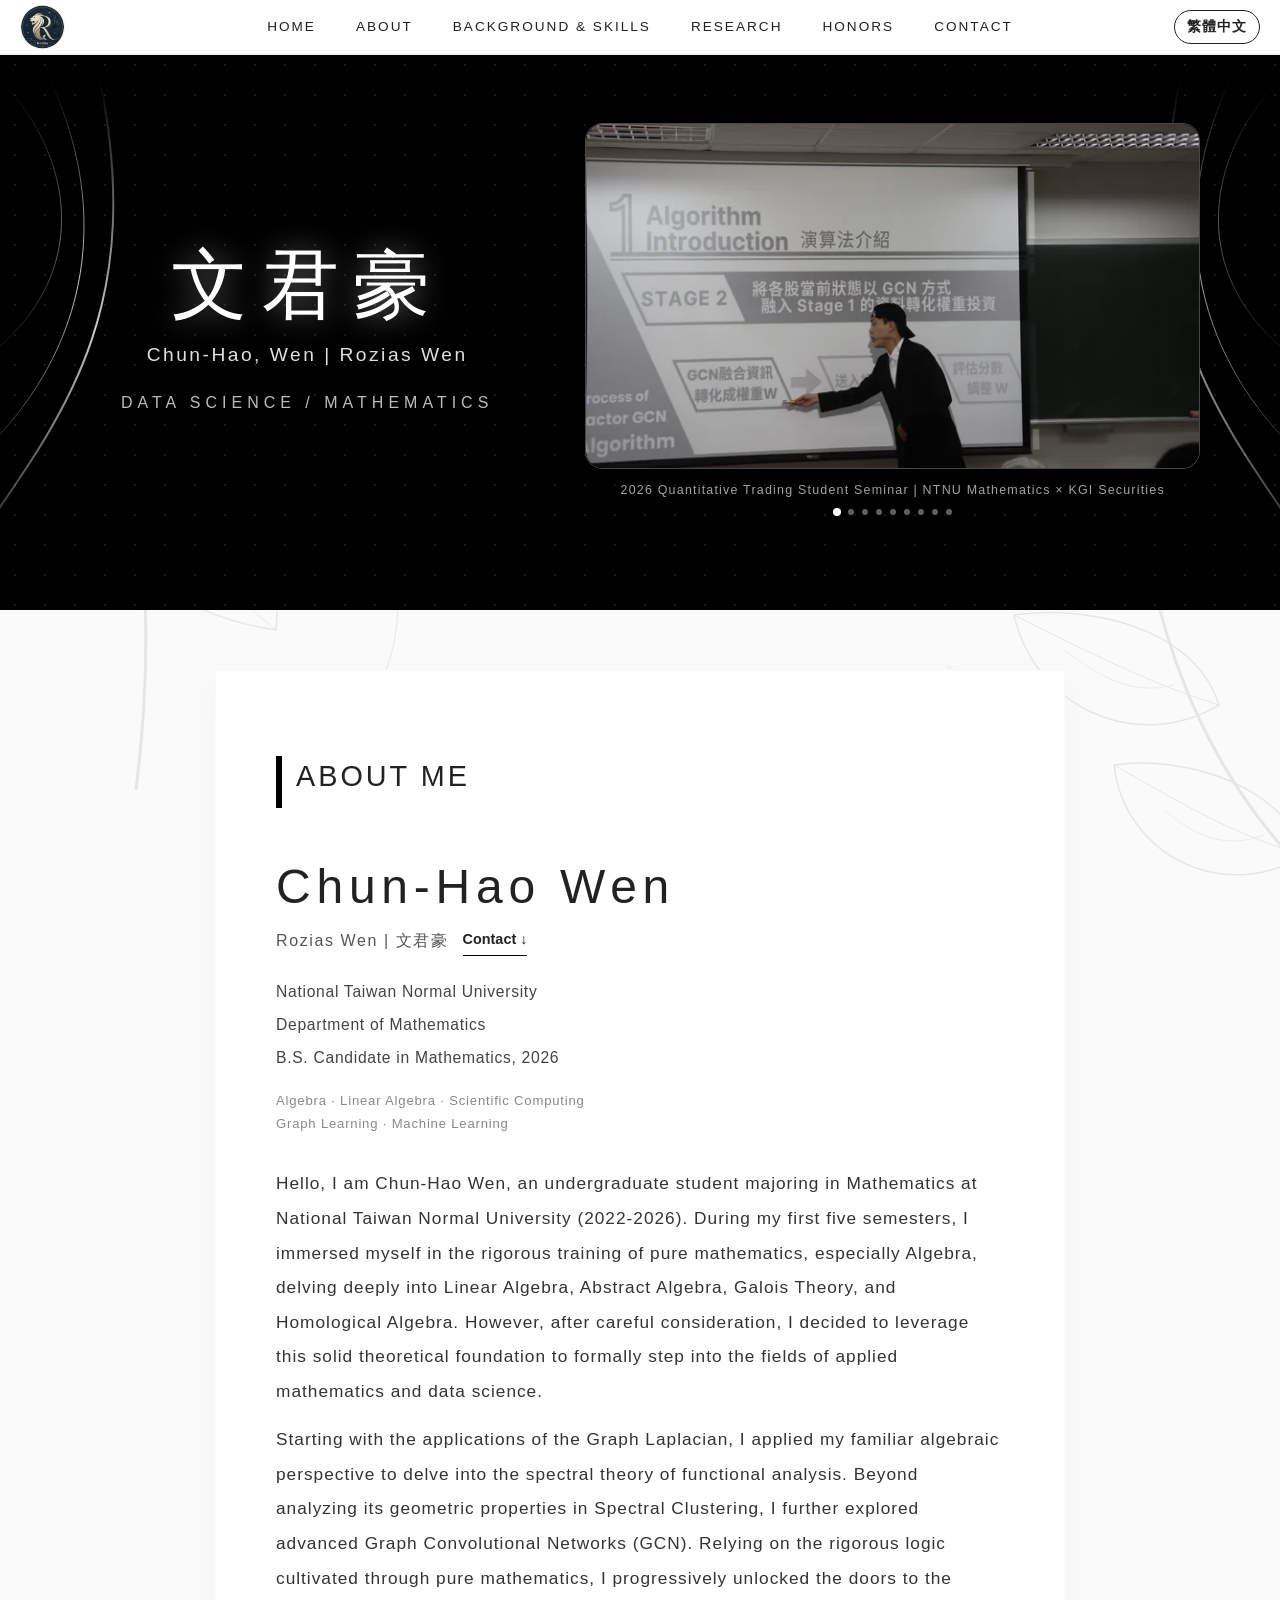
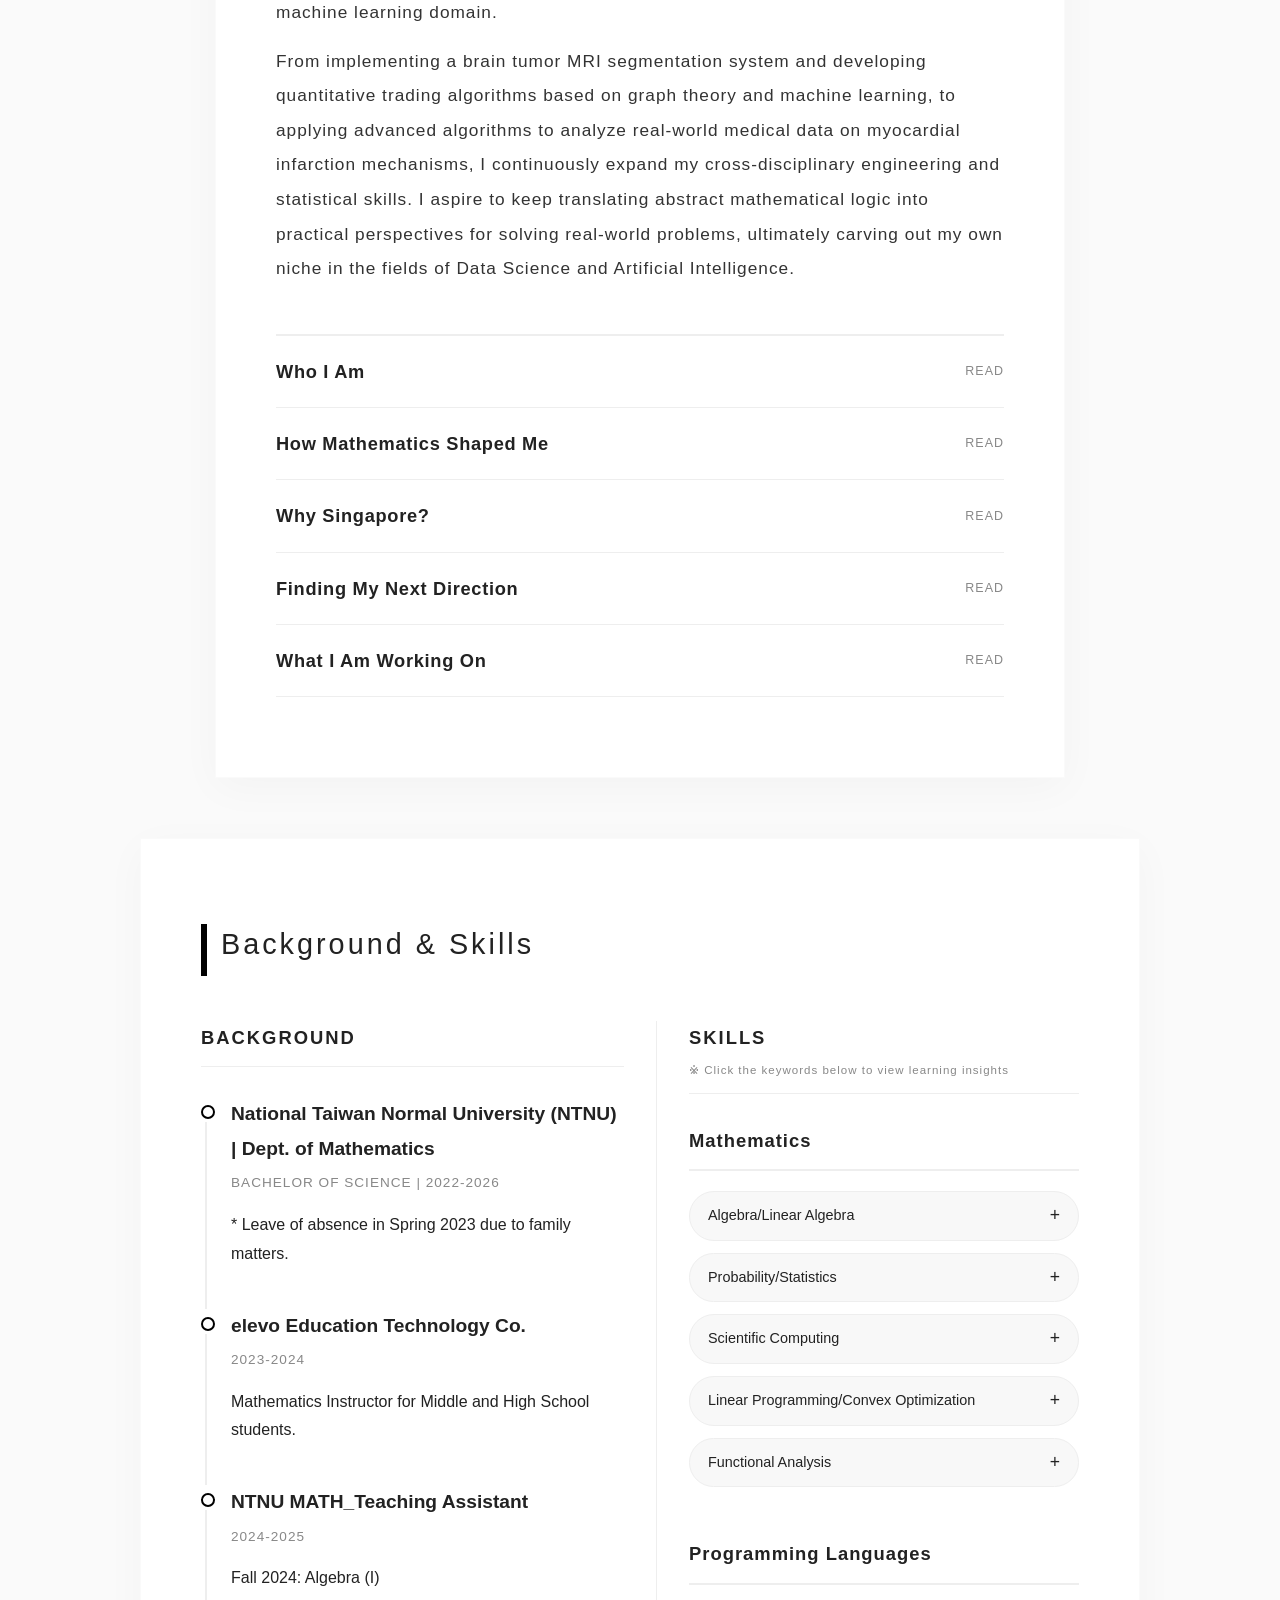
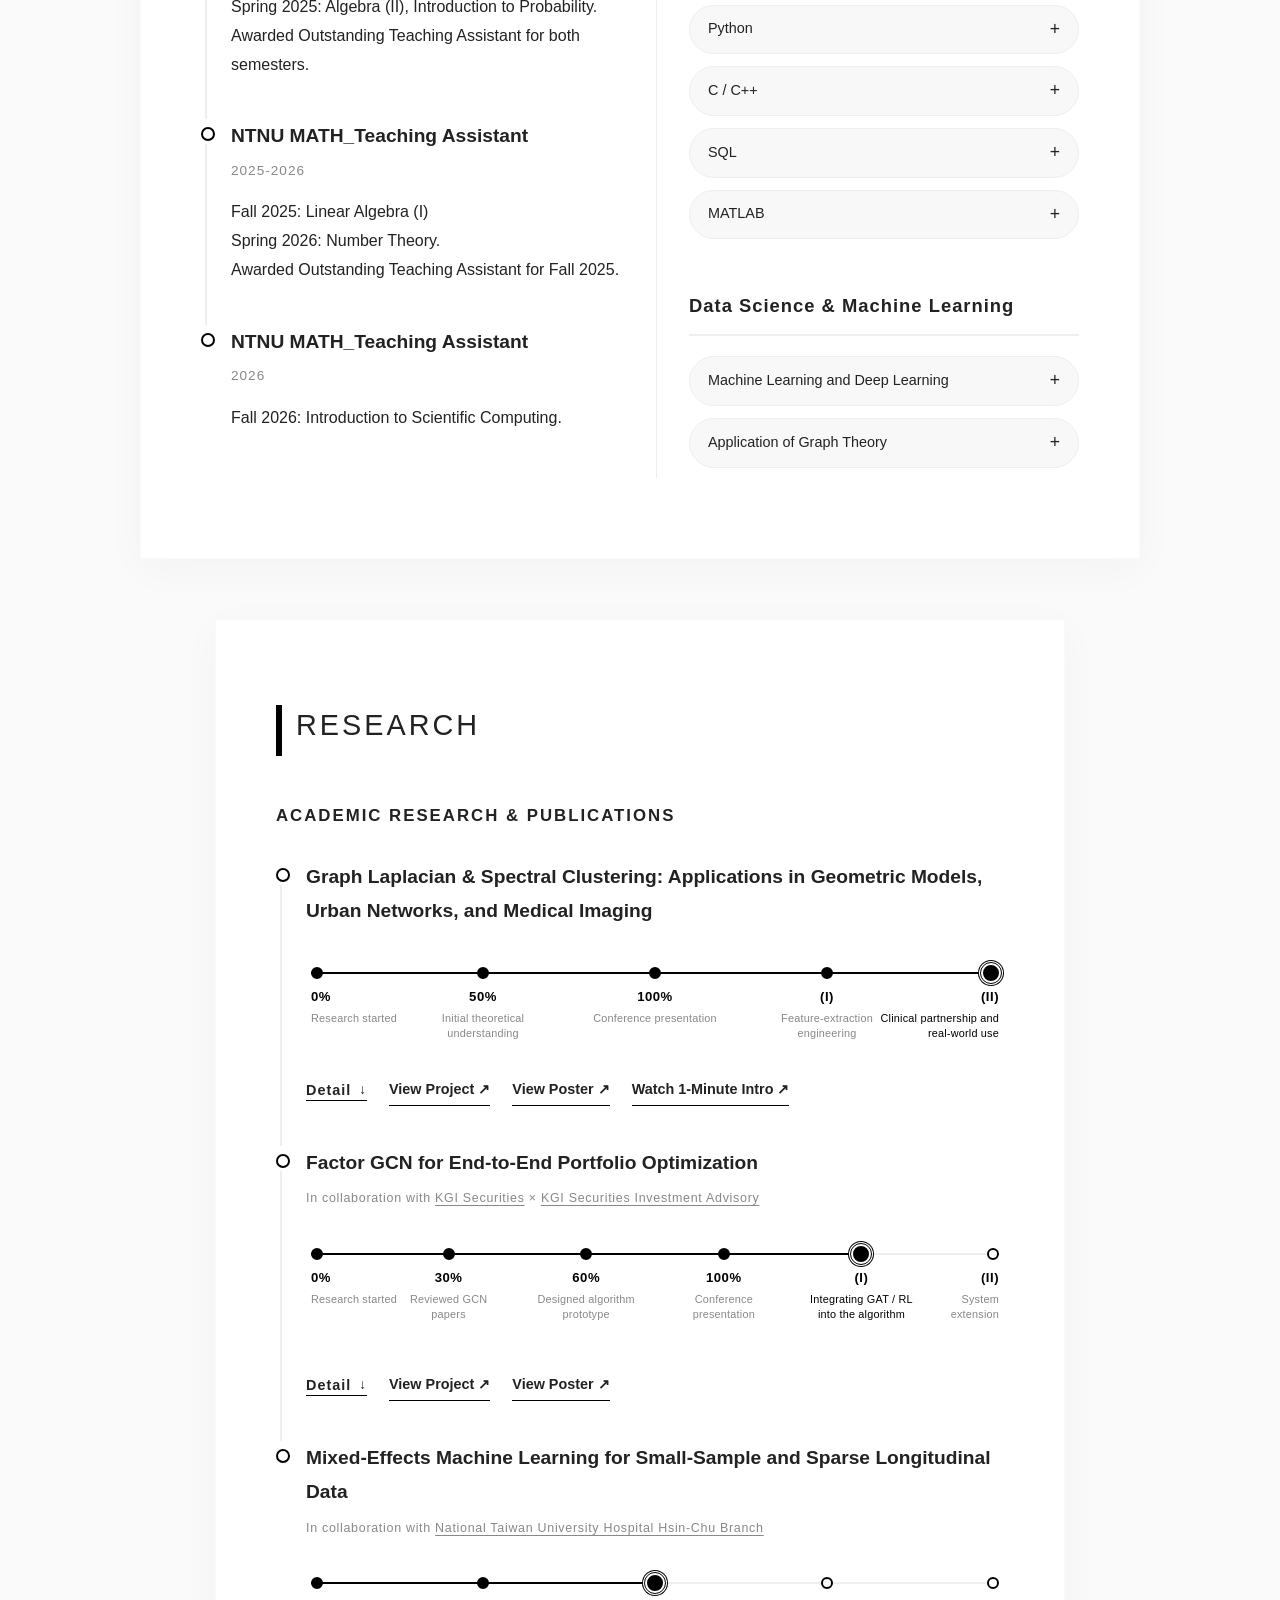
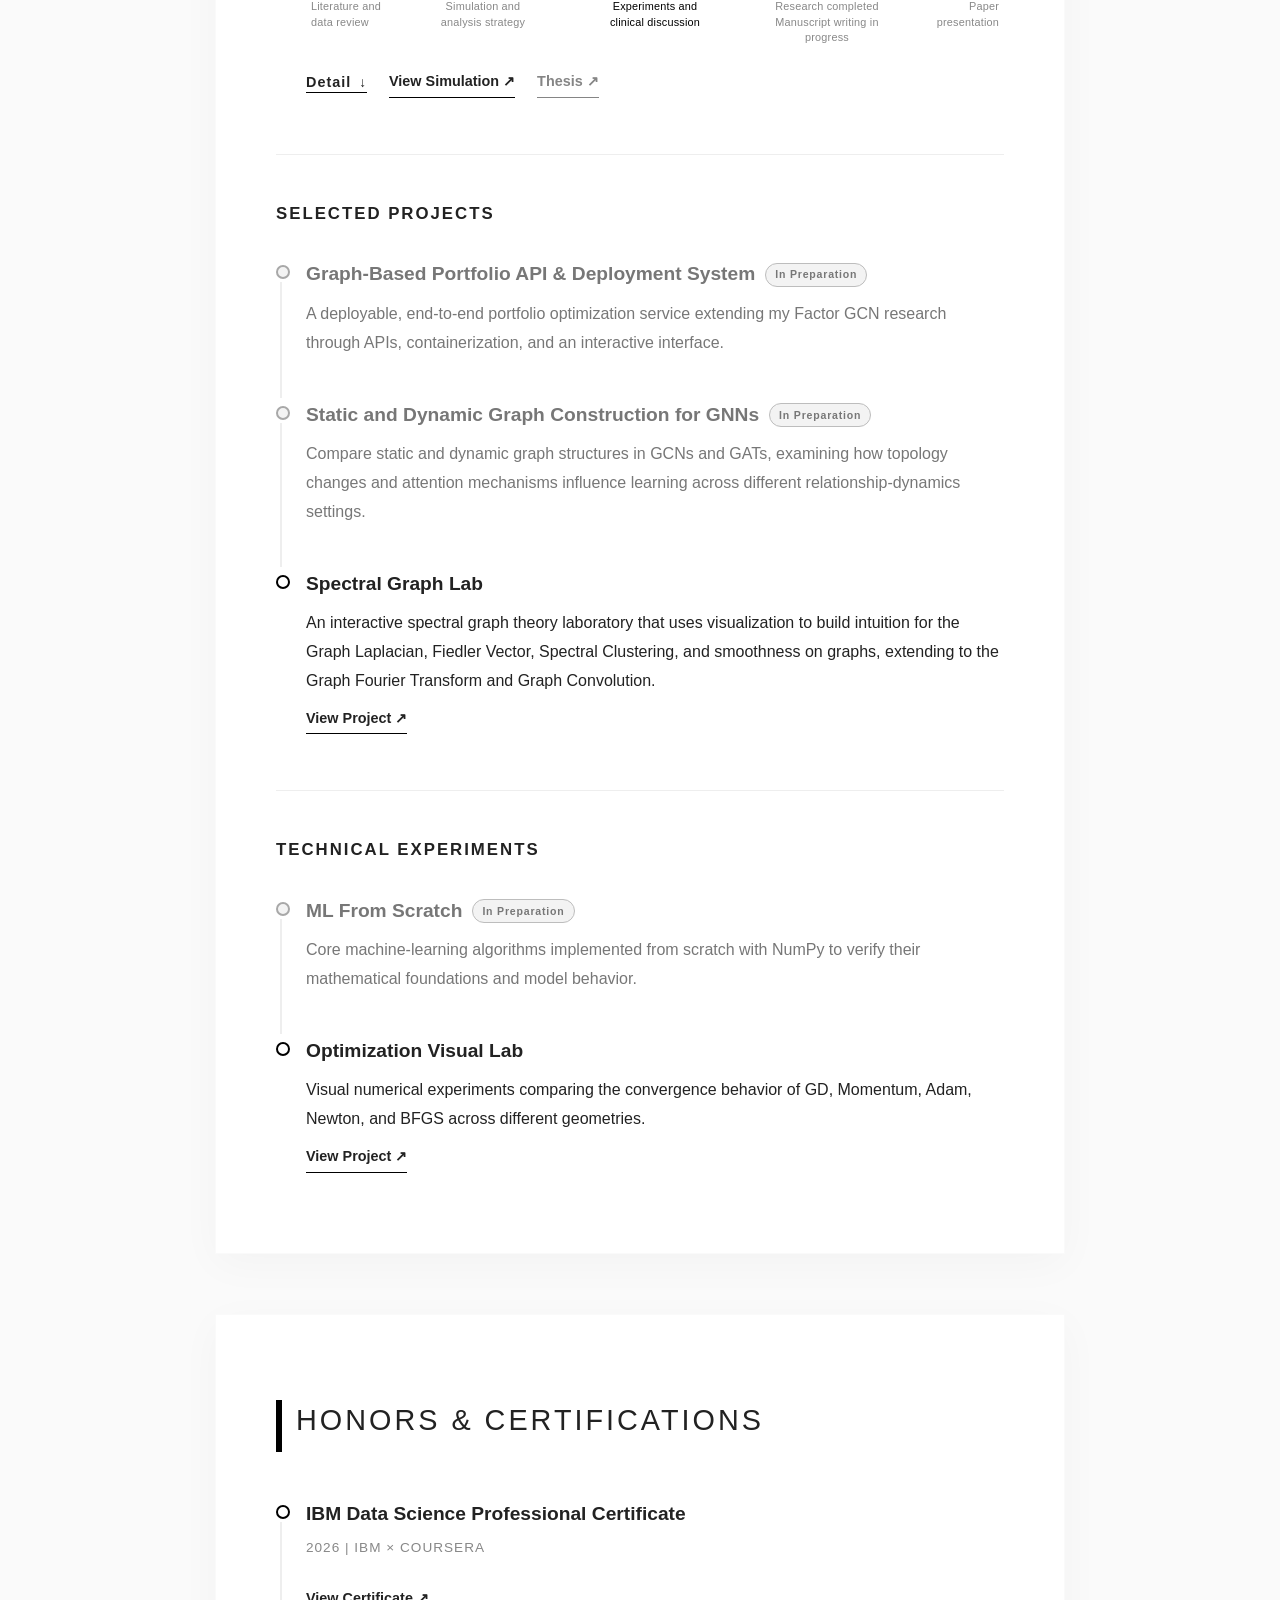
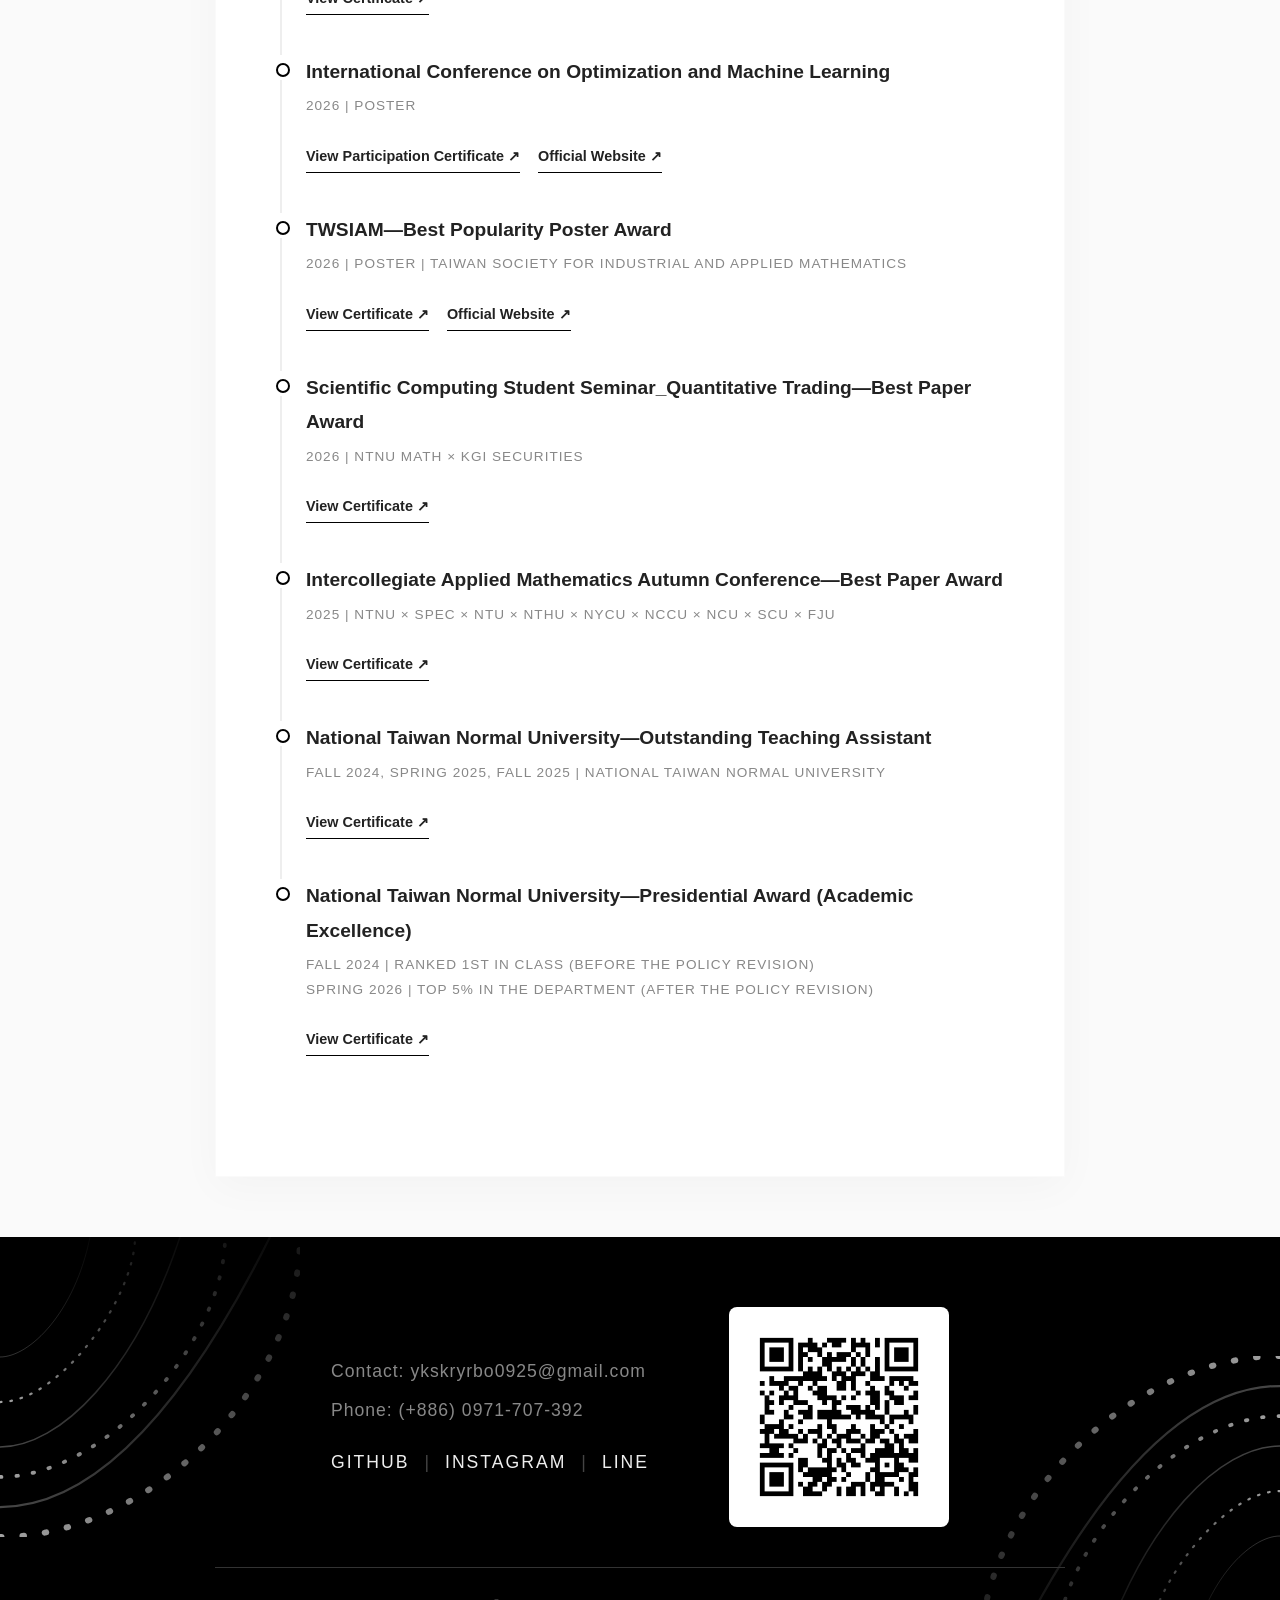
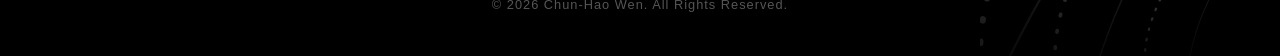
==== index_en.html @ af590670 "Use full university name for teaching assistant honor" ====
<!DOCTYPE html>
<html lang="en">

<head>
    <meta charset="UTF-8">
    <meta name="viewport" content="width=device-width, initial-scale=1.0">
    <title>Rozias | Personal Website</title>
    <link rel="icon" href="assets/optimized/favicon.png" type="image/png">
    <script src="assets/site.js" defer></script>
    <link href="https://fonts.googleapis.com/css2?family=Inter:wght@300;400;600;700&family=Klee+One:wght@400;600&family=Noto+Sans+TC:wght@300;400;600;700&display=swap" rel="stylesheet">
    <style>
        /* 全局設定與黑白灰色彩計畫 */
        :root {
            --bg-color: #fafafa;
            --card-bg: #ffffff;
            --text-color: #222222;
            --gray-light: #eeeeee;
            --gray-medium: #888888;
            --black: #000000;
            --font-desktop: "Helvetica Neue", Arial, "PingFang TC", "Heiti TC", "Microsoft JhengHei", sans-serif;
            --font-mobile: "Inter", "Noto Sans TC", -apple-system, BlinkMacSystemFont, "Segoe UI", "PingFang TC", "Microsoft JhengHei", Arial, sans-serif;
        }

        * {
            margin: 0;
            padding: 0;
            box-sizing: border-box;
            font-family: var(--font-desktop);
            scroll-behavior: smooth;
        }

        html {
            -webkit-text-size-adjust: 100%;
            text-size-adjust: 100%;
        }

        body {
            background-color: var(--bg-color);
            color: var(--text-color);
            line-height: 1.8;
            overflow-x: hidden;
        }

        /* --- 導覽列 --- */
        nav {
            position: fixed;
            top: 0;
            width: 100%;
            background-color: rgba(255, 255, 255, 0.98);
            border-bottom: 1px solid var(--gray-light);
            z-index: 1000;
            padding: 15px 20px;
            box-shadow: 0 2px 10px rgba(0,0,0,0.02);
            display: flex;
            align-items: center;
        }

/* 左側專屬 Icon (Logo) 設定 */
        .nav-logo {
            position: absolute;
            left: 20px;
            top: 50%;
            transform: translateY(-50%);
            display: flex;
            align-items: center;
            z-index: 1001; /* 確保不被遮擋 */
        }

        .nav-logo img {
            height: 45px; /* 控制 Icon 的大小 */
            width: 45px;
            object-fit: cover; /* 確保圖片不變形 */
            border-radius: 50%; /* 如果你想讓方形圖片變成圓形，可以保留這行；如果本來就是透明背景的 Logo，這行可以刪掉 */
            border: 1px solid var(--gray-light); /* 輕微的邊框增加質感，不需要也可刪除 */
            transition: transform 0.3s ease;
        }

        .nav-logo:hover img {
            transform: scale(1.1); /* 滑鼠游標靠近時會微微放大 */
        }


        /* 導覽列連結區塊 (電腦版置中橫排) */
        .nav-links {
            display: flex;
            justify-content: center;
            width: 100%;
        }

        .nav-links a {
            color: var(--text-color);
            text-decoration: none;
            margin: 0 20px;
            font-size: 0.85rem;
            letter-spacing: 2px;
            text-transform: uppercase;
            transition: color 0.3s ease;
        }

        .nav-links a:hover {
            color: var(--gray-medium);
        }

        /* 漢堡按鈕 (電腦版隱藏) */
        .menu-toggle {
            display: none;
            flex-direction: column;
            cursor: pointer;
            padding: 5px;
        }

        .menu-toggle .bar {
            height: 2px;
            width: 20px;
            background-color: var(--text-color);
            margin: 3px 0;
            transition: 0.3s;
        }

        /* 首頁橫幅 (Banner) */
        #home {
            height: 55vh; 
            margin-top: 50px;
            display: flex;
            flex-direction: column;
            justify-content: center;
            align-items: center;
            text-align: center;
            background-color: var(--black);
            max-width: 100%;
            padding: 0 20px;
            position: relative;
            overflow: hidden;
            background-image:radial-gradient(rgba(255,255,255,0.1) 1px, transparent 1px);
            background-repeat: repeat;
            background-size: 30px 30px;
            background-position: 0 0;
        }

        /* 數學幾何流線 */
        .banner-wave {
            position: absolute;
            top: 50%;
            transform: translateY(-50%);
            height: 100%;
            max-height: 500px;
            pointer-events: none;
            z-index: 0;
        }

        .banner-wave-left { left: 0; }
        .banner-wave-right { right: 0; transform: translateY(-50%) scaleX(-1); }

        #home .name-zh {
            font-size: 3.5rem;
            letter-spacing: 16px;
            font-weight: 300;
            margin-bottom: 5px;
            color: #FFFFFF;
            text-shadow: 0 0 30px rgba(255, 255, 255, 0.4);
            z-index: 1;
            margin-right: -16px; 
        }

        #home .name-en {
            font-size: 1.2rem;
            letter-spacing: 5px;
            font-weight: 300;
            color: #E0E0E0;
            margin-bottom: 8px;
            z-index: 1;
        }

        #home .title {
            color: #BBBBBB;
            font-size: 1rem;
            letter-spacing: 6px;
            z-index: 1;
            text-transform: uppercase;
            font-weight: 300;
        }

        /* 內容區塊 (純白卡片設計) */
        .content-box {
            background-color: var(--card-bg);
            padding: 80px 60px;
            max-width: 850px;
            margin: 60px auto; 
            position: relative;
            box-shadow: 0 10px 40px rgba(0,0,0,0.03); 
            border: 1px solid rgba(0,0,0,0.02);
            z-index: 1;
        }

        h2 {
            font-size: 1.8rem;
            font-weight: 400;
            letter-spacing: 3px;
            margin-bottom: 50px;
            position: relative;
            padding-left: 20px;
            display: inline-block;
        }

        h2::before {
            content: '';
            position: absolute;
            left: 0;
            top: 5px;
            width: 6px;
            height: 100%;
            background-color: var(--black);
        }

        .image-placeholder {
            width: 100%;
            height: 350px;
            background-color: #fcfcfc;
            display: flex;
            justify-content: center;
            align-items: center;
            color: var(--gray-medium);
            margin-bottom: 40px;
            border: 1px solid var(--gray-light);
            background-image: repeating-linear-gradient(45deg, transparent, transparent 10px, rgba(0,0,0,0.02) 10px, rgba(0,0,0,0.02) 20px);
        }

        /* 項目列表設計 */
        .list-item {
            margin-bottom: 40px;
            position: relative;
            padding-left: 30px;
        }

        .list-item::before {
            content: '';
            position: absolute;
            left: 0;
            top: 8px;
            width: 10px;
            height: 10px;
            border: 2px solid var(--black);
            border-radius: 50%;
            background-color: var(--card-bg);
        }

        .list-item::after {
            content: '';
            position: absolute;
            left: 4px;
            top: 25px;
            width: 2px;
            height: calc(100% + 15px);
            background-color: var(--gray-light);
        }

        .list-item:last-child::after {
            display: none;
        }

        .list-item h3 {
            font-size: 1.2rem;
            font-weight: 600;
            margin-bottom: 5px;
        }

        .list-item .meta {
            color: var(--gray-medium);
            font-size: 0.85rem;
            letter-spacing: 1px;
            margin-bottom: 15px;
            text-transform: uppercase;
        }

        .research-category + .research-category {
            margin-top: 56px;
            padding-top: 44px;
            border-top: 1px solid var(--gray-light);
        }

        .research-category-title {
            display: flex;
            flex-wrap: wrap;
            align-items: baseline;
            gap: 14px;
            margin: 0 0 28px;
            font-size: 1.05rem;
            font-weight: 600;
            letter-spacing: 2px;
            text-transform: uppercase;
        }

        .research-category-title .secondary-title {
            color: var(--gray-medium);
            font-size: 0.78rem;
            font-weight: 400;
            letter-spacing: 1.5px;
        }

        .research-category .list-item:last-child {
            margin-bottom: 0;
        }

        .research-actions {
            display: flex;
            flex-wrap: wrap;
            align-items: center;
            gap: 22px;
            margin-top: 14px;
        }

        .research-actions .project-link {
            margin-top: 0;
        }

        .research-actions .thesis-placeholder,
        .research-actions .thesis-placeholder:hover {
            appearance: none;
            background: transparent;
            border: 0;
            border-bottom: 1px solid currentColor;
            border-radius: 0;
            padding: 0 0 2px;
            font-family: inherit;
            line-height: inherit;
            letter-spacing: inherit;
            color: #858585;
            opacity: 1;
            cursor: default;
        }

        .research-detail-button {
            appearance: none;
            background: transparent;
            border: 0;
            border-bottom: 1px solid var(--black);
            padding: 0 0 2px;
            display: inline-flex;
            align-items: center;
            gap: 8px;
            cursor: pointer;
            color: var(--text-color);
            font-family: inherit;
            font-size: 0.9rem;
            font-weight: 600;
            letter-spacing: 1px;
            transition: color 0.25s ease, border-color 0.25s ease;
        }

        .research-detail-button::after {
            content: '↓';
            font-size: 0.85rem;
        }

        .research-detail-button[aria-expanded="true"]::after {
            content: '↑';
        }

        .research-detail-button:hover {
            color: var(--gray-medium);
            border-bottom-color: var(--gray-medium);
        }

        .research-detail-button:focus-visible {
            outline: 1px solid var(--black);
            outline-offset: 8px;
        }

        .research-entry-content {
            padding-top: 16px;
        }

        .research-entry-content[hidden] {
            display: none;
        }

        .research-entry-content.is-open {
            animation: reveal-research 0.3s ease-out;
        }

        .research-collaboration {
            margin-top: 7px;
            color: var(--gray-medium);
            font-size: 0.78rem;
            font-weight: 500;
            letter-spacing: 0.7px;
        }

        .research-collaboration a {
            color: inherit;
            text-decoration: underline;
            text-decoration-thickness: 1px;
            text-underline-offset: 3px;
        }

        .research-collaboration a:hover {
            color: var(--text-color);
        }

        .research-note {
            margin-top: 22px;
            padding: 18px 20px;
            border-left: 2px solid var(--black);
            background: #f7f7f7;
        }

        .research-note h4 {
            margin: 0 0 10px;
            font-size: 0.82rem;
            font-weight: 700;
            letter-spacing: 1.4px;
            text-transform: uppercase;
        }

        .research-note p + p {
            margin-top: 10px;
        }

        .research-note-gallery {
            display: grid;
            grid-template-columns: repeat(2, minmax(0, 1fr));
            gap: 14px;
            margin-top: 18px;
        }

        .research-note-gallery figure {
            margin: 0;
        }

        .research-note-gallery img {
            display: block;
            width: 100%;
            height: auto;
            aspect-ratio: 16 / 9;
            object-fit: cover;
            border-radius: 8px;
        }

        .research-note-gallery figcaption {
            margin-top: 7px;
            color: var(--gray-medium);
            font-size: 0.72rem;
            line-height: 1.5;
            letter-spacing: 0.4px;
        }

        .honor-links {
            display: flex;
            flex-wrap: wrap;
            gap: 18px;
        }

        @keyframes reveal-research {
            from {
                opacity: 0;
                transform: translateY(-6px);
            }
            to {
                opacity: 1;
                transform: translateY(0);
            }
        }

        .research-progress {
            --current-progress: 0%;
            margin: 22px 0 12px;
            padding: 14px 0 8px;
        }

        .progress-track {
            height: 16px;
            margin: 0 5px;
            position: relative;
        }

        .progress-track::before,
        .progress-fill {
            content: '';
            position: absolute;
            left: 0;
            right: 0;
            top: 7px;
            height: 2px;
        }

        .progress-track::before {
            background-color: var(--gray-light);
        }

        .progress-fill {
            right: auto;
            width: var(--current-progress);
            background-color: var(--black);
        }

        .progress-dot {
            appearance: none;
            position: absolute;
            top: 2px;
            width: 12px;
            height: 12px;
            padding: 0;
            border: 2px solid var(--black);
            border-radius: 50%;
            background-color: var(--card-bg);
            transform: translateX(-50%);
            cursor: pointer;
            font: inherit;
        }

        .progress-dot::after {
            content: attr(data-tooltip);
            position: absolute;
            left: 50%;
            bottom: calc(100% + 12px);
            width: max-content;
            max-width: min(230px, calc(100vw - 56px));
            padding: 9px 11px;
            background-color: var(--black);
            color: #ffffff;
            font-size: 0.72rem;
            font-weight: 400;
            letter-spacing: 0.3px;
            line-height: 1.5;
            text-align: left;
            white-space: normal;
            opacity: 0;
            visibility: hidden;
            pointer-events: none;
            transform: translate(-50%, 4px);
            transition: opacity 0.2s ease, transform 0.2s ease, visibility 0.2s ease;
            z-index: 20;
        }

        .progress-dot:hover,
        .progress-dot:focus-visible {
            z-index: 20;
        }

        .progress-dot:hover::after,
        .progress-dot:focus-visible::after {
            opacity: 1;
            visibility: visible;
            transform: translate(-50%, 0);
        }

        .progress-dot:focus-visible {
            outline: 1px solid var(--black);
            outline-offset: 6px;
        }

        .progress-dot.start {
            left: 0;
            transform: none;
            background-color: var(--black);
        }

        .progress-dot.start::after {
            left: 0;
            transform: translate(0, 4px);
        }

        .progress-dot.start:hover::after,
        .progress-dot.start:focus-visible::after {
            transform: translate(0, 0);
        }

        .progress-dot.milestone {
            left: var(--step-position);
            background-color: var(--black);
        }

        .progress-dot.future {
            left: var(--step-position);
        }

        .progress-dot.current {
            left: var(--current-progress);
            width: 16px;
            height: 16px;
            top: 0;
            background-color: var(--black);
            box-shadow: 0 0 0 4px var(--card-bg), 0 0 0 5px var(--black);
        }

        .progress-dot.current::before {
            content: '';
            position: absolute;
            inset: -5px;
            box-sizing: border-box;
            border: 1.5px solid var(--black);
            border-radius: 50%;
            pointer-events: none;
            animation: progress-current-ripple 1.35s ease-out infinite;
        }

        @keyframes progress-current-ripple {
            0% { transform: scale(1); opacity: 0.9; }
            100% { transform: scale(2.2); opacity: 0; }
        }

        .progress-dot.end {
            right: 0;
            transform: none;
        }

        .progress-dot.end::after {
            left: auto;
            right: 0;
            transform: translate(0, 4px);
        }

        .progress-dot.end:hover::after,
        .progress-dot.end:focus-visible::after {
            transform: translate(0, 0);
        }

        .progress-scale {
            position: relative;
            min-height: 66px;
            margin: 8px 5px 0;
            color: var(--gray-medium);
            font-size: 0.78rem;
            letter-spacing: 0.5px;
        }

        .progress-scale span {
            position: absolute;
            top: 0;
            width: 18%;
            display: flex;
            flex-direction: column;
            align-items: center;
            text-align: center;
            line-height: 1.25;
        }

        .progress-scale .start {
            left: 0;
            align-items: flex-start;
            text-align: left;
        }

        .progress-scale .milestone {
            left: var(--step-position);
            transform: translateX(-50%);
        }

        .progress-scale .current {
            left: var(--current-progress);
            transform: translateX(-50%);
            color: var(--black);
            font-weight: 600;
        }

        .progress-scale .end {
            right: 0;
            align-items: flex-end;
            text-align: right;
        }

        .progress-scale strong {
            color: var(--black);
            font-size: 0.82rem;
            font-weight: 600;
        }

        .progress-scale small {
            margin-top: 6px;
            font-size: 0.68rem;
            font-weight: 400;
            letter-spacing: 0.2px;
            line-height: 1.4;
        }

        .progress-scale.six-step {
            min-height: 80px;
        }

        .progress-scale.six-step span {
            width: 15%;
        }

        .progress-scale.five-step {
            min-height: 48px;
        }

        .progress-scale.five-step small {
            margin-top: 0;
        }

        @media (max-width: 600px) {
            .progress-dot.current::after {
                left: auto;
                right: -10px;
                transform: translate(0, 4px);
            }

            .progress-dot.current:hover::after,
            .progress-dot.current:focus-visible::after {
                transform: translate(0, 0);
            }
        }

        .research-empty {
            margin: 0;
            padding-left: 30px;
            color: var(--gray-medium);
            font-size: 0.95rem;
            letter-spacing: 1px;
            position: relative;
        }

        .research-empty::before {
            content: '—';
            position: absolute;
            left: 0;
            color: var(--black);
        }

        .planned-project {
            color: #777777;
        }

        .planned-project::before {
            border-color: #a8a8a8;
            background-color: #f3f3f3;
        }

        .planned-project h3,
        .planned-project p {
            color: inherit;
        }

        .planned-project-heading {
            display: flex;
            flex-wrap: wrap;
            align-items: center;
            gap: 10px;
            margin-bottom: 8px;
        }

        .planned-project-heading h3 {
            margin-bottom: 0;
        }

        .preparing-badge {
            display: inline-flex;
            align-items: center;
            min-height: 24px;
            padding: 3px 9px;
            border: 1px solid #bdbdbd;
            border-radius: 999px;
            background: #f3f3f3;
            color: #777777;
            font-size: 0.66rem;
            font-weight: 600;
            letter-spacing: 0.8px;
            line-height: 1;
            white-space: nowrap;
        }

        /* 頁尾 */
        footer {
            background-color: var(--black);
            color: var(--gray-medium);
            padding: 70px 20px 40px;
            font-size: 1.1rem;
            letter-spacing: 1px;
            margin-top: 50px;
            position: relative;
            z-index: 1;
            overflow: hidden;
        }

        .footer-corner-bg {
            position: absolute;
            z-index: -1;
            pointer-events: none;
            width: 300px;
            height: 300px;
            opacity: 0.8;
        }

        .footer-corner-top-left {
            top: 0;
            left: 0;
            transform: rotate(0deg); 
        }

        .footer-corner-bottom-right {
            bottom: 0;
            right: 0;
            transform: rotate(180deg); 
        }

        .footer-content {
            max-width: 850px;
            margin: 0 auto;
        }

        .footer-info {
            display: flex;
            justify-content: center;
            align-items: center;
            gap: 80px;
            margin-bottom: 40px;
            flex-wrap: wrap; 
        }

        .contact-details {
            text-align: left;
        }

        .contact-details p {
            margin-bottom: 8px;
            font-size: 1.1rem;
        }

        .social-links {
            margin: 20px 0 0 0;
            display: flex;
            align-items: center;
            gap: 15px;
        }

        .social-links a {
            color: var(--gray-light);
            text-decoration: none;
            text-transform: uppercase;
            font-size: 1.1rem;
            letter-spacing: 2px;
            transition: color 0.3s ease;
        }

        .social-links a:hover {
            color: #ffffff;
        }

        .social-links .divider {
            color: #444444;
            font-size: 1.1rem;
        }

        .qr-box {
            background-color: #ffffff;
            padding: 10px;
            border-radius: 8px;
            box-shadow: 0 5px 20px rgba(0,0,0,0.5);
            transition: transform 0.4s ease;
        }

        .qr-box img {
            width: 200px;
            height: 200px;
            display: block;
        }

        .qr-box:hover {
            transform: scale(1.05);
        }

        .copyright {
            text-align: center;
            font-size: 0.8rem;
            color: #555555;
            border-top: 1px solid #333333;
            padding-top: 25px;
            margin-top: 20px;
        }

        /* --- About --- */
        .about-profile {
            padding: 4px 0 34px;
            border-bottom: 1px solid var(--gray-light);
        }

        .about-name {
            margin: 0;
            font-size: clamp(2.1rem, 5vw, 3rem);
            font-weight: 400;
            line-height: 1.25;
            letter-spacing: 0.12em;
        }

        .about-name-row {
            display: flex;
            align-items: center;
            justify-content: flex-start;
            gap: 14px;
            flex-wrap: wrap;
        }

        .about-profile-header {
            display: grid;
            grid-template-columns: minmax(0, 1fr) minmax(170px, 220px);
            gap: clamp(28px, 5vw, 56px);
            align-items: start;
        }

        .about-photo-reserve {
            min-height: 215px;
        }

        .about-name-en {
            margin: 10px 0 0;
            color: #555555;
            font-size: 1rem;
            letter-spacing: 1.6px;
        }

        .about-academic-meta {
            margin: 22px 0 0;
            color: #444444;
            font-size: 0.98rem;
            letter-spacing: 0.7px;
        }

        .about-degree-meta {
            margin: 5px 0 0;
            color: #444444;
            font-size: 0.98rem;
            letter-spacing: 0.7px;
        }

        .about-department-meta {
            margin: 5px 0 0;
            color: #444444;
            font-size: 0.98rem;
            letter-spacing: 0.7px;
        }

        .about-subjects {
            margin: 18px 0 0;
            color: var(--gray-medium);
            font-size: 0.82rem;
            line-height: 1.75;
            letter-spacing: 0.8px;
        }

        .about-contact-link {
            margin-top: 0;
        }

        .about-introduction {
            margin: 30px 0 10px;
        }

        .about-introduction.handwriting {
            font-family: "Klee One", cursive, sans-serif;
            font-size: 1.08rem;
            line-height: 2;
            letter-spacing: 1px;
        }

        .about-introduction p {
            margin: 0 0 14px;
        }

        .about-disclosures {
            border-top: 1px solid var(--gray-light);
        }

        .about-disclosure {
            border-bottom: 1px solid var(--gray-light);
        }

        .about-disclosure summary {
            list-style: none;
            display: flex;
            align-items: center;
            justify-content: space-between;
            gap: 24px;
            padding: 22px 0;
            cursor: pointer;
        }

        .about-disclosure summary::-webkit-details-marker {
            display: none;
        }

        .about-disclosure summary:focus-visible {
            outline: 2px solid var(--black);
            outline-offset: 5px;
        }

        .about-disclosure-title {
            font-size: 1.14rem;
            font-weight: 600;
            line-height: 1.5;
            letter-spacing: 0.7px;
        }

        .about-disclosure-action {
            flex: 0 0 auto;
            color: var(--gray-medium);
            font-size: 0.78rem;
            letter-spacing: 1px;
            text-transform: uppercase;
            transition: color 0.25s ease;
        }

        .about-disclosure:hover .about-disclosure-action,
        .about-disclosure[open] .about-disclosure-action {
            color: var(--black);
        }

        .about-disclosure-body {
            padding: 0 0 28px;
        }

        .about-disclosure-body p {
            margin: 0;
        }

        .about-empty {
            min-height: 2px;
        }

        .handwriting {
            font-family: "Klee One", cursive, sans-serif;
            font-size: 1.15rem;
            line-height: 2;
            color: #333333;
            letter-spacing: 1px;
        }

        .project-link {
            display: inline-block;
            margin-top: 10px;
            font-size: 0.9rem;
            font-weight: 600;
            color: var(--text-color);
            text-decoration: none;
            border-bottom: 1px solid var(--black);
            padding-bottom: 2px;
            transition: color 0.3s ease, border-color 0.3s ease;
        }

        .project-link:hover {
            color: var(--gray-medium);
            border-bottom-color: var(--gray-medium);
        }

        .simulation-placeholder {
            padding: 0 0 2px;
            cursor: pointer;
        }

        .simulation-placeholder:hover {
            color: var(--gray-medium);
            border-bottom-color: var(--gray-medium);
        }

        .fade-in {
            opacity: 0;
            transform: translateY(30px);
            transition: opacity 0.8s ease-out, transform 0.8s ease-out;
        }

        .fade-in.appear {
            opacity: 1;
            transform: translateY(0);
        }

        /* 手繪感植物線條背景 */
        .organic-bg {
            position: fixed;
            z-index: -2;
            opacity: 0.08;
            pointer-events: none;
        }
        
        .organic-top-left {
            top: 10%;
            left: -5%;
            width: 45vw;
            max-width: 500px;
        }

        .organic-bottom-right {
            bottom: -5%;
            right: -5%;
            width: 45vw;
            max-width: 500px;
            transform: rotate(180deg);
        }
        
        /* --- 專業技能 (獨立面板切換設計) --- */
        /* --- 區塊操作提示小字 --- */
        .hint-text {
            color: var(--gray-medium);
            font-size: 0.85rem;
            margin-top: -35px;    /* 往上拉近標題 */
            margin-bottom: 40px;  /* 往下推開膠囊內容 */
            padding-left: 20px;   /* 讓它跟標題的文字左側對齊 */
            letter-spacing: 1px;
        }
        .skills-grid {
            display: grid;
            grid-template-columns: 1fr;
            gap: 40px;
            margin-top: 10px;
        }

        .skill-category h3 {
            font-size: 1.15rem;
            font-weight: 600;
            margin-bottom: 20px;
            color: var(--text-color);
            border-bottom: 2px solid var(--gray-light);
            padding-bottom: 12px;
            letter-spacing: 1px;
        }

        /* 標籤按鈕區 (完全獨立於文字) */
        .interactive-tags {
            display: flex;
            flex-wrap: wrap;
            align-items: flex-start;
            gap: 12px;
            margin-bottom: 10px;
        }

        .interactive-tags.stacked-tags {
            display: grid;
            grid-template-columns: minmax(0, 1fr);
        }

        .stacked-tags .tag-button {
            width: 100%;
            justify-content: space-between;
            white-space: normal;
        }

        .tag-button {
            display: inline-flex;
            align-items: center;
            gap: 10px;
            background-color: #f8f8f8;
            color: var(--text-color);
            padding: 8px 18px;
            border-radius: 25px;
            font-size: 0.9rem;
            border: 1px solid var(--gray-light);
            cursor: pointer;
            transition: all 0.3s ease;
            user-select: none;
            white-space: nowrap;
        }

        /* 按鈕啟動與懸浮樣式 */
        .tag-button:hover, .tag-button.active {
            background-color: var(--black);
            color: #ffffff;
            border-color: var(--black);
            box-shadow: 0 4px 10px rgba(0,0,0,0.1);
        }

        .tag-button .plus {
            font-size: 1.1rem;
            font-weight: 300;
            transition: transform 0.4s ease;
        }

        .tag-button.active .plus {
            transform: rotate(45deg); /* 把 + 轉成 × */
        }

        /* 說明文字面板區：點擊後移至對應膠囊正下方 */
        .tag-panels {
            display: none;
        }

        .tag-panel {
            display: none;
            background-color: #fcfcfc;
            border-radius: 12px;
            border: 1px solid var(--gray-light);
        }

        /* 說明文字展開時 */
        .tag-panel.active {
            display: block;
            padding: 20px;
            animation: tag-panel-reveal 0.35s ease both;
        }

        .interactive-tags > .tag-panel {
            flex: 0 0 100%;
            width: 100%;
        }

        .stacked-tags > .tag-panel {
            grid-column: 1 / -1;
        }

        @keyframes tag-panel-reveal {
            from {
                opacity: 0;
                transform: translateY(-6px);
            }
            to {
                opacity: 1;
                transform: translateY(0);
            }
        }

        .tag-panel p {
            margin: 0;
        }

        .combined-section {
            max-width: 1000px;
        }

        .background-skills-grid {
            display: grid;
            grid-template-columns: repeat(2, minmax(0, 1fr));
            gap: 32px;
            align-items: start;
        }

        .background-panel {
            grid-column: 1;
            grid-row: 1;
        }

        .skills-panel {
            grid-column: 2;
            grid-row: 1;
            border-left: 1px solid var(--gray-light);
            padding-left: 32px;
        }

        .combined-panel-title {
            margin: 0 0 30px;
            padding-bottom: 12px;
            border-bottom: 1px solid var(--gray-light);
            font-size: 1.15rem;
            font-weight: 600;
            letter-spacing: 2px;
            text-transform: uppercase;
        }

        .skills-panel-heading {
            display: flex;
            flex-wrap: wrap;
            align-items: baseline;
            gap: 6px 14px;
            margin-bottom: 30px;
            padding-bottom: 12px;
            border-bottom: 1px solid var(--gray-light);
        }

        .skills-panel-heading .combined-panel-title {
            margin: 0;
            padding: 0;
            border-bottom: 0;
        }

        .skills-panel-heading .hint-text {
            margin: 0;
            padding: 0;
            font-size: 0.72rem;
        }

        @media (max-width: 900px) {
            .background-skills-grid {
                grid-template-columns: 1fr;
                gap: 48px;
            }

            .background-panel {
                grid-column: 1;
                grid-row: 1;
            }

            .skills-panel {
                grid-column: 1;
                grid-row: 2;
                border-left: 0;
                border-top: 1px solid var(--gray-light);
                padding: 44px 0 0;
            }
        }

        /* --- 語言切換按鈕 (電腦版) --- */
        /* 使用絕對定位靠右，這樣不會影響到中間選單的完美置中 */
        .lang-switch {
            position: absolute;
            right: 20px;
            color: var(--text-color);
            text-decoration: none;
            font-size: 0.85rem;
            font-weight: 600;
            letter-spacing: 1px;
            border: 1px solid var(--text-color);
            padding: 4px 12px;
            border-radius: 20px; /* 膠囊形狀 */
            transition: all 0.3s ease;
        }

        .lang-switch:hover {
            background-color: var(--black);
            color: #ffffff;
            border-color: var(--black);
        }

        /* --- 手機與平板版專屬設定 --- */
        @media (max-width: 768px) {
            nav {
                justify-content: flex-end; 
            }

            .menu-toggle {
                display: flex; 
            }

            .nav-links {
                display: none; 
                flex-direction: column;
                position: absolute;
                top: 100%;
                left: 0;
                width: 100%;
                background-color: rgba(255, 255, 255, 0.98);
                border-bottom: 1px solid var(--gray-light);
                text-align: center;
                padding: 10px 0;
                box-shadow: 0 5px 10px rgba(0,0,0,0.05);
            }

            .nav-links.active {
                display: flex;
            }

            .nav-links a {
                margin: 15px 0; 
            }

            /* 手機版語言按鈕：取消絕對定位，與漢堡按鈕並排靠右 */
            .lang-switch {
                position: relative;
                right: auto;
                margin-right: 20px; /* 跟右邊的漢堡按鈕拉開一點呼吸空間 */
            }
            
            .content-box {
                margin: 40px 20px;  
                padding: 40px 25px; 
            }

            .organic-top-left, .organic-bottom-right {
                width: 70vw; 
            }

            .skills-grid {
                grid-template-columns: 1fr;
                gap: 35px;
            }

            #home .name-zh {
                font-size: 2.5rem;   
                letter-spacing: 10px;
                margin-right: -10px;
            }
            
            #home .name-en {
                font-size: 0.95rem;  
            }
            
            #home {
                margin-top: 50px;
                height: 65vh; 
            }

            .footer-info {
                flex-direction: column;
                text-align: center;
                gap: 35px;
            }
            .contact-details {
                text-align: center;
            }
            .social-links {
                justify-content: center;
            }
        }

        /* Homepage name and photo carousel */
        #home {
            height: auto;
            min-height: 560px;
            padding: 48px clamp(24px, 5vw, 72px);
            align-items: stretch;
            text-align: center;
        }
        .hero-layout {
            width: 100%;
            max-width: 1120px;
            margin: 0 auto;
            display: grid;
            grid-template-columns: minmax(340px, 0.85fr) minmax(520px, 1.15fr);
            align-items: center;
            gap: clamp(42px, 4vw, 58px);
            position: relative;
            z-index: 2;
        }
        .hero-intro {
            display: flex;
            flex-direction: column;
            align-items: center;
            text-align: center;
            min-width: 0;
        }
        #home .name-zh {
            margin: 0 0 12px;
            font-size: clamp(3.5rem, 6vw, 5.5rem);
            letter-spacing: 14px;
            line-height: 1.1;
        }
        #home .name-en {
            margin: 0 0 18px;
            font-size: clamp(1rem, 1.5vw, 1.25rem);
            letter-spacing: 2.5px;
            line-height: 1.7;
        }
        #home .title {
            margin: 0;
            letter-spacing: 5px;
        }
        .hero-media {
            width: 100%;
            position: relative;
            isolation: isolate;
        }
        .hero-frame {
            width: 100%;
            aspect-ratio: 16 / 9;
            position: relative;
            overflow: hidden;
            isolation: isolate;
            background: #000000;
            border: 1px solid rgba(255, 255, 255, 0.28);
            border-radius: 18px;
            box-shadow: 0 24px 60px rgba(0, 0, 0, 0.42), 0 0 0 1px rgba(255, 255, 255, 0.05) inset;
        }
        .hero-slideshow {
            position: absolute;
            inset: 0;
            z-index: 0;
            opacity: 1;
            transition: opacity 0.5s ease;
            background: #000000;
        }
        .hero-slide {
            position: absolute;
            inset: 0;
            display: grid;
            place-items: center;
            opacity: 0;
            transition: opacity 0.8s ease;
            background: #000000;
        }
        .hero-slide.active { opacity: 1; }
        .hero-slide img {
            width: 100%;
            height: 100%;
            object-fit: contain;
            background: #000000;
        }
        .hero-caption {
            display: none;
        }
        .hero-meta {
            min-height: 68px;
            padding: 12px 12px 0;
            display: flex;
            flex-direction: column;
            align-items: center;
            justify-content: flex-start;
            gap: 9px;
        }
        #home:not(.has-banner-images) .hero-meta { visibility: hidden; }
        .hero-caption-display {
            min-height: 1.5em;
            margin: 0;
            color: rgba(255, 255, 255, 0.82);
            font-size: 0.78rem;
            line-height: 1.5;
            letter-spacing: 1.2px;
            text-align: center;
            white-space: pre-line;
        }
        .banner-wave { z-index: 1; }
        .hero-dots {
            display: flex;
            align-items: center;
            gap: 8px;
        }
        .hero-dot {
            appearance: none;
            width: 6px;
            height: 6px;
            padding: 0;
            border: 0;
            border-radius: 50%;
            background: rgba(255, 255, 255, 0.42);
            cursor: pointer;
            transition: transform 0.35s ease, background 0.35s ease;
        }
        .hero-dot.active {
            background: #ffffff;
            transform: scale(1.35);
        }
        .hero-dot:hover { background: rgba(255, 255, 255, 0.78); }
        .hero-dot:focus-visible {
            outline: 1px solid rgba(255, 255, 255, 0.92);
            outline-offset: 4px;
        }
        @media (max-width: 900px) {
            #home {
                min-height: 0;
                padding: 48px 24px 56px;
            }
            .hero-layout {
                grid-template-columns: 1fr;
                gap: 30px;
            }
            .hero-intro {
                align-items: center;
                text-align: center;
            }
            #home .name-zh {
                font-size: clamp(3rem, 12vw, 4.5rem);
                letter-spacing: 12px;
                margin-right: -12px;
            }
            #home .name-en {
                font-size: 0.95rem;
                letter-spacing: 1.8px;
            }
            .hero-media {
                max-width: 760px;
                margin: 0 auto;
            }
            .hero-meta { min-height: 72px; }
        }
        @media (max-width: 600px) {
            * {
                font-family: var(--font-mobile);
            }
            body {
                line-height: 1.7;
                font-synthesis: none;
            }
            h2 {
                font-size: 1.5rem;
                letter-spacing: 1.4px;
            }
            .handwriting {
                font-family: var(--font-mobile);
                font-size: 1rem;
                line-height: 1.85;
                letter-spacing: 0;
            }
            .about-name {
                font-size: 2rem;
                letter-spacing: 0.08em;
            }
            .about-name-row {
                align-items: flex-start;
                gap: 12px;
            }
            .about-profile-header {
                grid-template-columns: 1fr;
            }
            .about-photo-reserve {
                display: none;
            }
            .about-name-en,
            .about-academic-meta,
            .about-department-meta,
            .about-degree-meta,
            .about-subjects {
                letter-spacing: 0.35px;
            }
            .about-introduction {
                margin-top: 26px;
            }
            .about-introduction.handwriting {
                font-family: var(--font-mobile);
                font-size: 0.98rem;
                line-height: 1.68;
                letter-spacing: 0;
            }
            .about-introduction p {
                margin-bottom: 14px;
            }
            .about-disclosure summary {
                gap: 14px;
                padding: 19px 0;
            }
            .about-disclosure-title {
                font-size: 1.02rem;
                letter-spacing: 0.35px;
            }
            .about-disclosure-action {
                letter-spacing: 0.35px;
            }
            .list-item h3 {
                font-size: 1.08rem;
                line-height: 1.55;
            }
            .list-item .meta,
            .research-category-title,
            .research-category-title .secondary-title,
            .combined-panel-title,
            .skill-category h3,
            .hint-text,
            .research-detail-button,
            .project-link {
                letter-spacing: 0.4px;
            }
            .progress-scale,
            .progress-scale small {
                letter-spacing: 0;
            }
            #home .name-zh {
                font-size: clamp(2.65rem, 13vw, 3.35rem);
                letter-spacing: 8px;
                margin-right: -8px;
            }
            #home .name-en {
                letter-spacing: 1.2px;
            }
            #home .title {
                font-size: 0.88rem;
                letter-spacing: 2.8px;
            }
            .hero-caption-display {
                letter-spacing: 0.4px;
            }
            .research-collaboration {
                letter-spacing: 0.2px;
            }
            .research-note {
                padding: 16px;
            }
            .research-note-gallery {
                grid-template-columns: 1fr;
            }
        }
        @media (prefers-reduced-motion: reduce) {
            .hero-slideshow, .hero-slide, .hero-dot { transition: none; }
            .research-entry-content.is-open { animation: none; }
            .progress-dot::after { transition: none; }
            .progress-dot.current::before { animation: none; }
            .progress-dot.current::before { display: none; }
        }
    </style>
</head>

<body>

    <svg class="organic-bg organic-top-left" viewBox="0 0 500 700" fill="none" stroke="#000000" xmlns="http://www.w3.org/2000/svg">
        <path d="M-50,0 C100,100 250,300 200,700" stroke-width="3" stroke-linecap="round"/>
        <path d="M40,90 C120,40 220,90 230,180 C160,190 60,160 40,90 Z" stroke-width="1.5"/>
        <path d="M40,90 C110,110 160,140 230,180" stroke-width="1"/> 
        <path d="M80,110 C120,95 150,110 180,135" stroke-width="0.8"/>
        <path d="M125,240 C210,190 310,240 330,330 C260,340 150,320 125,240 Z" stroke-width="1.5"/>
        <path d="M125,240 C190,260 250,290 330,330" stroke-width="1"/>
        <path d="M170,260 C210,250 240,265 280,295" stroke-width="0.8"/>
        <path d="M185,420 C270,390 350,450 340,540 C270,530 180,490 185,420 Z" stroke-width="1.5"/>
        <path d="M185,420 C240,450 280,490 340,540" stroke-width="1"/>
        <path d="M280,100 C350,150 320,250 400,280" stroke-width="1" stroke-dasharray="4 4"/>
        <path d="M380,450 C450,420 480,500 450,580" stroke-width="1"/>
    </svg>

    <svg class="organic-bg organic-bottom-right" viewBox="0 0 500 700" fill="none" stroke="#000000" xmlns="http://www.w3.org/2000/svg">
        <path d="M-50,0 C100,100 250,300 200,700" stroke-width="3" stroke-linecap="round"/>
        <path d="M40,90 C120,40 220,90 230,180 C160,190 60,160 40,90 Z" stroke-width="1.5"/>
        <path d="M40,90 C110,110 160,140 230,180" stroke-width="1"/>
        <path d="M80,110 C120,95 150,110 180,135" stroke-width="0.8"/>
        <path d="M125,240 C210,190 310,240 330,330 C260,340 150,320 125,240 Z" stroke-width="1.5"/>
        <path d="M125,240 C190,260 250,290 330,330" stroke-width="1"/>
        <path d="M170,260 C210,250 240,265 280,295" stroke-width="0.8"/>
        <path d="M185,420 C270,390 350,450 340,540 C270,530 180,490 185,420 Z" stroke-width="1.5"/>
        <path d="M185,420 C240,450 280,490 340,540" stroke-width="1"/>
        <path d="M280,100 C350,150 320,250 400,280" stroke-width="1" stroke-dasharray="4 4"/>
    </svg>

    <nav>
        <a href="#" class="nav-logo">
            <img src="assets/optimized/icon.webp" alt="Rozias Icon" width="512" height="512" decoding="async">
        </a>

        <div class="nav-links" id="nav-links">
            <a href="#">Home</a>
            <a href="#about">About</a>
            <a href="#background-skills">Background & Skills</a>
            <a href="#research">Research</a>
            <a href="#honors">Honors</a>
            <a href="#contact">Contact</a>
        </div>

        <a href="index.html" class="lang-switch">繁體中文</a>

        <div class="menu-toggle" id="mobile-menu">
            <span class="bar"></span>
            <span class="bar"></span>
            <span class="bar"></span>
        </div>
    </nav>

    <section id="home" aria-label="Homepage banner">
        <svg class="banner-wave banner-wave-left" viewBox="0 0 200 500" fill="none" xmlns="http://www.w3.org/2000/svg">
            <defs>
                <linearGradient id="sharpGrad" x1="0%" y1="100%" x2="0%" y2="0%">
                    <stop offset="0%" stop-color="#FFFFFF" stop-opacity="0" />
                    <stop offset="50%" stop-color="#FFFFFF" stop-opacity="0.8" />
                    <stop offset="100%" stop-color="#FFFFFF" stop-opacity="0" />
                </linearGradient>
            </defs>
            <path d="M-50,500 C50,350 150,250 100,0" stroke="url(#sharpGrad)" stroke-width="2" stroke-linecap="round"/>
            <path d="M-50,400 C80,300 120,150 50,0" stroke="url(#sharpGrad)" stroke-width="1" stroke-linecap="round"/>
            <path d="M-50,300 C100,220 80,80 0,0" stroke="url(#sharpGrad)" stroke-width="0.5" stroke-linecap="round"/>
        </svg>

        <svg class="banner-wave banner-wave-right" viewBox="0 0 200 500" fill="none" xmlns="http://www.w3.org/2000/svg">
            <path d="M-50,500 C50,350 150,250 100,0" stroke="url(#sharpGrad)" stroke-width="2" stroke-linecap="round"/>
            <path d="M-50,400 C80,300 120,150 50,0" stroke="url(#sharpGrad)" stroke-width="1" stroke-linecap="round"/>
            <path d="M-50,300 C100,220 80,80 0,0" stroke="url(#sharpGrad)" stroke-width="0.5" stroke-linecap="round"/>
        </svg>

        <div class="hero-layout">
            <div class="hero-intro">
                <h1 class="fade-in name-zh">文君豪</h1>
                <div class="fade-in name-en">Chun-Hao, Wen | Rozias Wen</div>
                <p class="fade-in title">Data Science / Mathematics</p>
            </div>

            <div class="hero-media" aria-label="Automatic research and activity photo carousel">
                <div class="hero-frame">
                    <div class="hero-slideshow" data-banner-carousel aria-live="off">
                        <figure class="hero-slide active"><img src="assets/optimized/banner-00.webp" alt="Presenting quantitative trading research at the Scientific Computing Student Seminar" fetchpriority="high" width="1280" height="720" decoding="async" srcset="assets/optimized/banner-00-640.webp 640w, assets/optimized/banner-00.webp 1280w" sizes="(max-width: 900px) calc(100vw - 48px), 620px"><figcaption class="hero-caption">2026 Quantitative Trading Student Seminar | NTNU Mathematics × KGI Securities</figcaption></figure>
                        <figure class="hero-slide"><img data-src="assets/optimized/banner-01.webp" alt="Presenting a research poster at ICOML 2026" loading="lazy" width="1280" height="720" decoding="async" data-srcset="assets/optimized/banner-01-640.webp 640w, assets/optimized/banner-01.webp 1280w" sizes="(max-width: 900px) calc(100vw - 48px), 620px"><figcaption class="hero-caption">ICOML 2026 | Research poster presentation and academic exchange</figcaption></figure>
                        <figure class="hero-slide"><img data-src="assets/optimized/banner-02.webp" alt="Discussing research with international scholars at ICOML 2026" loading="lazy" width="1280" height="720" decoding="async" data-srcset="assets/optimized/banner-02-640.webp 640w, assets/optimized/banner-02.webp 1280w" sizes="(max-width: 900px) calc(100vw - 48px), 620px"><figcaption class="hero-caption">ICOML 2026 | Discussing research methods and findings with scholars</figcaption></figure>
                        <figure class="hero-slide"><img data-src="assets/optimized/banner-03.webp" alt="National Taiwan Normal University team photo at the 2026 TWSIAM Annual Meeting" loading="lazy" width="1280" height="720" decoding="async" data-srcset="assets/optimized/banner-03-640.webp 640w, assets/optimized/banner-03.webp 1280w" sizes="(max-width: 900px) calc(100vw - 48px), 620px"><figcaption class="hero-caption">2026 TWSIAM Annual Meeting | National Taiwan Normal University team photo</figcaption></figure>
                        <figure class="hero-slide"><img data-src="assets/optimized/banner-04.webp" alt="Algebra teaching assistant session" loading="lazy" width="959" height="540" decoding="async" data-srcset="assets/optimized/banner-04-640.webp 640w, assets/optimized/banner-04.webp 959w" sizes="(max-width: 900px) calc(100vw - 48px), 620px"><figcaption class="hero-caption">Algebra Teaching Assistant Session</figcaption></figure>
                        <figure class="hero-slide"><img data-src="assets/optimized/banner-05.webp" alt="Attending the 2025 Intercollegiate Applied Mathematics Student Seminar" loading="lazy" width="1280" height="720" decoding="async" data-srcset="assets/optimized/banner-05-640.webp 640w, assets/optimized/banner-05.webp 1280w" sizes="(max-width: 900px) calc(100vw - 48px), 620px"><figcaption class="hero-caption">2025 Intercollegiate Applied Mathematics Student Seminar</figcaption></figure>
                        <figure class="hero-slide"><img data-src="assets/optimized/banner-06.webp" alt="Research exchange at ICOML 2026" loading="lazy" width="1280" height="720" decoding="async" data-srcset="assets/optimized/banner-06-640.webp 640w, assets/optimized/banner-06.webp 1280w" sizes="(max-width: 900px) calc(100vw - 48px), 620px"><figcaption class="hero-caption">ICOML 2026 | Research exchange and discussion</figcaption></figure>
                        <figure class="hero-slide"><img data-src="assets/optimized/banner-07.webp" alt="Presenting a brain tumor spectral clustering poster at the 2026 TWSIAM Annual Meeting" loading="lazy" width="1108" height="886" decoding="async" data-srcset="assets/optimized/banner-07-640.webp 640w, assets/optimized/banner-07.webp 1108w" sizes="(max-width: 900px) calc(100vw - 48px), 620px"><figcaption class="hero-caption">2026 TWSIAM Annual Meeting | Brain tumor spectral clustering poster</figcaption></figure>
                        <figure class="hero-slide"><img data-src="assets/optimized/banner-08.webp" alt="ICOML 2026 staff group photo" loading="lazy" width="1280" height="720" decoding="async" data-srcset="assets/optimized/banner-08-640.webp 640w, assets/optimized/banner-08.webp 1280w" sizes="(max-width: 900px) calc(100vw - 48px), 620px"><figcaption class="hero-caption">ICOML 2026 | Staff group photo</figcaption></figure>
                    </div>
                </div>
                <div class="hero-meta">
                    <p class="hero-caption-display" data-banner-caption aria-live="polite">2026 Quantitative Trading Student Seminar | NTNU Mathematics × KGI Securities</p>
                    <div class="hero-dots" data-banner-dots aria-label="Select a carousel photo">
                        <button type="button" class="hero-dot active" aria-label="Show photo 1" aria-current="true"></button>
                        <button type="button" class="hero-dot" aria-label="Show photo 2"></button>
                        <button type="button" class="hero-dot" aria-label="Show photo 3"></button>
                        <button type="button" class="hero-dot" aria-label="Show photo 4"></button>
                        <button type="button" class="hero-dot" aria-label="Show photo 5"></button>
                        <button type="button" class="hero-dot" aria-label="Show photo 6"></button>
                        <button type="button" class="hero-dot" aria-label="Show photo 7"></button>
                        <button type="button" class="hero-dot" aria-label="Show photo 8"></button>
                        <button type="button" class="hero-dot" aria-label="Show photo 9"></button>
                    </div>
                </div>
            </div>
        </div>
    </section>

    <section id="about" class="content-box">
        <h2 class="fade-in">ABOUT ME</h2>
        <div class="about-profile fade-in">
            <div class="about-profile-header">
                <div class="about-profile-info">
                    <p class="about-name">Chun-Hao Wen</p>
                    <div class="about-name-row">
                        <p class="about-name-en">Rozias Wen | 文君豪</p>
                        <a href="#contact" class="project-link about-contact-link">Contact ↓</a>
                    </div>
                    <p class="about-academic-meta">National Taiwan Normal University</p>
                    <p class="about-department-meta">Department of Mathematics</p>
                    <p class="about-degree-meta">B.S. Candidate in Mathematics, 2026</p>
                    <p class="about-subjects">Algebra · Linear Algebra · Scientific Computing<br>Graph Learning · Machine Learning</p>
                </div>
                <div class="about-photo-reserve" aria-hidden="true"></div>
            </div>
            <div class="about-introduction handwriting">
                <p>Hello, I am Chun-Hao Wen, an undergraduate student majoring in Mathematics at National Taiwan Normal University (2022-2026). During my first five semesters, I immersed myself in the rigorous training of pure mathematics, especially Algebra, delving deeply into Linear Algebra, Abstract Algebra, Galois Theory, and Homological Algebra. However, after careful consideration, I decided to leverage this solid theoretical foundation to formally step into the fields of applied mathematics and data science.</p>
                <p>Starting with the applications of the Graph Laplacian, I applied my familiar algebraic perspective to delve into the spectral theory of functional analysis. Beyond analyzing its geometric properties in Spectral Clustering, I further explored advanced Graph Convolutional Networks (GCN). Relying on the rigorous logic cultivated through pure mathematics, I progressively unlocked the doors to the machine learning domain.</p>
                <p>From implementing a brain tumor MRI segmentation system and developing quantitative trading algorithms based on graph theory and machine learning, to applying advanced algorithms to analyze real-world medical data on myocardial infarction mechanisms, I continuously expand my cross-disciplinary engineering and statistical skills. I aspire to keep translating abstract mathematical logic into practical perspectives for solving real-world problems, ultimately carving out my own niche in the fields of Data Science and Artificial Intelligence.</p>
            </div>
        </div>

        <div class="about-disclosures">
            <details class="about-disclosure fade-in">
                <summary>
                    <span class="about-disclosure-title">Who I Am</span>
                    <span class="about-disclosure-action">Read</span>
                </summary>
                <div class="about-disclosure-body about-empty" aria-hidden="true"></div>
            </details>

            <details class="about-disclosure fade-in">
                <summary>
                    <span class="about-disclosure-title">How Mathematics Shaped Me</span>
                    <span class="about-disclosure-action">Read</span>
                </summary>
                <div class="about-disclosure-body">
                    <p class="handwriting">Algebra and linear algebra first made the idea of mathematical structure feel tangible to me. I came to see mathematics not simply as calculation, but as a language for understanding relationships and form. That fascination once made me want to continue deeply into pure mathematics; it also led me to self-study Galois Theory over the summer and explore Homological Algebra. Even as my research interests expanded, this training remains the starting point for how I frame problems, build models, and pursue rigor.</p>
                </div>
            </details>

            <details class="about-disclosure fade-in">
                <summary>
                    <span class="about-disclosure-title">Why Singapore?</span>
                    <span class="about-disclosure-action">Read</span>
                </summary>
                <div class="about-disclosure-body">
                    <p class="handwriting">My first visit to Singapore in 2018 left a strong impression of a city shaped by development and order. Returning in early 2025 and speaking with local students made the learning environment I seek much clearer: efficient, ambitious, and grounded in high personal standards. It is a place I would honestly call my own idea of a utopia. That aspiration has led me to set my sights on graduate study in machine learning, data science, or artificial intelligence at NUS or NTU.</p>
                </div>
            </details>

            <details class="about-disclosure fade-in">
                <summary>
                    <span class="about-disclosure-title">Finding My Next Direction</span>
                    <span class="about-disclosure-action">Read</span>
                </summary>
                <div class="about-disclosure-body">
                    <p class="handwriting">Moving toward machine learning was not a rejection of pure mathematics. It was a deliberate choice after reflecting on my temperament, interests, and the kinds of problems I want to work on. Receiving the Best Paper Award at the 2025 Intercollegiate Applied Mathematics Autumn Conference showed me that my mathematical ideas could travel into new settings, while scientific computing revealed the connection among models, data, and algorithms. From Graph Laplacian to GCN, I found that my training in pure mathematics and logical reasoning had not been left behind; it had opened a new door into ML.</p>
                </div>
            </details>

            <details class="about-disclosure fade-in">
                <summary>
                    <span class="about-disclosure-title">What I Am Working On</span>
                    <span class="about-disclosure-action">Read</span>
                </summary>
                <div class="about-disclosure-body about-empty" aria-hidden="true"></div>
            </details>
        </div>
    </section>

    <section id="background-skills" class="content-box combined-section">
        <h2 class="fade-in">Background & Skills</h2>

        <div class="background-skills-grid">
            <div id="skills" class="combined-panel skills-panel">
                <div class="skills-panel-heading fade-in">
                    <h3 class="combined-panel-title">Skills</h3>
                    <p class="hint-text">※ Click the keywords below to view learning insights</p>
                </div>
        
        <div class="skills-grid fade-in">
            <div class="skill-category">
                <h3>Mathematics</h3>
                <div class="interactive-tags stacked-tags">
                    <div class="tag-button" data-target="math-1">Algebra/Linear Algebra <span class="plus">+</span></div>
                    <div class="tag-button" data-target="math-2">Probability/Statistics <span class="plus">+</span></div>
                    <div class="tag-button" data-target="math-3">Scientific Computing <span class="plus">+</span></div>
                    <div class="tag-button" data-target="math-4">Linear Programming/Convex Optimization <span class="plus">+</span></div>
                    <div class="tag-button" data-target="math-5">Functional Analysis <span class="plus">+</span></div>
                </div>
                <div class="tag-panels">
                    <div class="tag-panel" id="math-1">
                        <p class="handwriting">Algebra explores the "structural" nature of mathematics. When writing code or analyzing real-world problems, algebra and linear algebra help me rapidly construct clear mathematical models in my mind. Linear relationships are ubiquitous in real life; especially in computer science, the concepts of matrices and vector spaces serve as the core foundational logic for data processing, graph architectures, and modern machine learning.</p>
                    </div>
                    <div class="tag-panel" id="math-2">
                        <p class="handwriting">Probability and statistics are the sciences of quantifying "uncertainty," providing a rigorous mathematical perspective for ML. They enable me to uncover the underlying distribution patterns of data and accurately assess risks. When facing real-world data full of noise or complex structures, this knowledge allows me to build robust prediction models tailored to various scenarios and establish objective, solid criteria for evaluating model performance by strictly clarifying different types of errors.</p>
                    </div>
                    <div class="tag-panel" id="math-3">
                        <p class="handwriting">Scientific computing is the critical bridge connecting pure mathematical theory with computer implementation. While pursuing theoretical precision, handling inevitable computational errors and limit approximations in practice is crucial. It trained me to build a mindset centered on "computational cost," "algorithm efficiency," and "convergence," applying rigorous mathematical knowledge to provide precise ideas and strict proofs for efficient code that solves real-world problems.</p>
                    </div>
                    <div class="tag-panel" id="math-4">
                        <p class="handwriting">Currently studying and actively researching in this domain.</p>
                    </div>
                    <div class="tag-panel" id="math-5">
                        <p class="handwriting">Functional analysis is a core mathematical branch exploring function spaces and operator theory. To thoroughly understand the foundational logic of Spectral Theory within Graph Laplacian, I initiated a self-study of this subject. By analyzing the properties of infinite-dimensional spaces and operator behaviors, I aim to gain a macroscopic perspective on optimization problems in machine learning and lay a solid theoretical foundation for delving into model generalization.</p>
                    </div>
                </div>
            </div>

            <div class="skill-category">
                <h3>Programming Languages</h3>
                <div class="interactive-tags stacked-tags">
                    <div class="tag-button" data-target="prog-1">Python <span class="plus">+</span></div>
                    <div class="tag-button" data-target="prog-2">C / C++ <span class="plus">+</span></div>
                    <div class="tag-button" data-target="prog-3">SQL <span class="plus">+</span></div>
                    <div class="tag-button" data-target="prog-4">MATLAB <span class="plus">+</span></div>
                </div>
                <div class="tag-panels">
                    <div class="tag-panel" id="prog-1">
                        <p class="handwriting">As the primary language for realizing data science, Python, which I have cultivated since high school, offers powerful and flexible development features. In the Special Topics in Scientific Computing course, it provided tremendous assistance across various technical levels: from complex data cleaning and building intricate models to the final data visualization, it has been my most powerful asset.</p>
                    </div>
                    <div class="tag-panel" id="prog-2">
                        <p class="handwriting">Learning C language is the ultimate refinement of low-level computational thinking and memory management, and one of the most rewarding skills I acquired while studying at the National Taiwan University of Science and Technology (NTUST). It trained me to analyze programs from a hardware perspective and deeply understand the principles of instruction compilation and low-level execution, laying an irreplaceable foundation for implementing high-performance algorithms and complex data structures.</p>
                    </div>
                    <div class="tag-panel" id="prog-3">
                        <p class="handwriting">Through the IBM Data Science Professional Certificate program, I mastered this essential tool for navigating and extracting massive real-world datasets. For a math major with rigorous logical training, the relational thinking of SQL resonates strongly, allowing me to highly efficiently refine key features required for modeling from vast databases.</p>
                    </div>
                    <div class="tag-panel" id="prog-4">
                        <p class="handwriting">MATLAB is a vital mathematical language I deeply mastered during college. It provides an unparalleled environment for matrix operations and numerical analysis; to me, it is not merely a "giant scientific calculator" but my most proficient engine when constructing pure math models and rapidly verifying algorithm prototypes.</p>
                    </div>
                </div>
            </div>

            <div class="skill-category">
                <h3>Data Science & Machine Learning</h3>
                <div class="interactive-tags stacked-tags">
                    <div class="tag-button" data-target="ds-1">Machine Learning and Deep Learning <span class="plus">+</span></div>
                    <div class="tag-button" data-target="ds-2">Application of Graph Theory <span class="plus">+</span></div>
                </div>
                <div class="tag-panels">
                    <div class="tag-panel" id="ds-1">
                        <p class="handwriting">Machine learning is my starting point in data science. Although I couldn't formally enroll in the "Introduction to Machine Learning" course at NTU due to capacity limits, I learned its core architectures and operational principles through recorded lectures. Looking forward, I am setting my sights on the Master's program in Data Science and Machine Learning (DSML) at the National University of Singapore (NUS), hoping to construct a more complete and profound ML knowledge system in a top-tier academic institution.</p>
                    </div>
                    <div class="tag-panel" id="ds-2">
                        <p class="handwriting">Graph theory is, in my view, the most intuitive and powerful tool to translate the complex networks and topological structures of the real world into mathematical language, with linear algebra acting as its core operational foundation. Even without formally taking a graph theory course, I have deeply implemented its concepts in my research. From investigating the spectral properties of Graph Laplacian to constructing Graph Convolutional Networks (GCN) and Graph Attention Networks (GAT) to extract complex node features, the integration of graph theory and machine learning is my current and most passionate research focus.</p>
                    </div>
                </div>
            </div>
                </div>
            </div>

            <div id="background" class="combined-panel background-panel">
                <h3 class="combined-panel-title fade-in">Background</h3>
        
        <div class="list-item fade-in">
            <h3>National Taiwan Normal University (NTNU) | Dept. of Mathematics</h3>
            <div class="meta">Bachelor of Science | 2022-2026</div>
            <p>* Leave of absence in Spring 2023 due to family matters.</p>
        </div>

        <div class="list-item fade-in">
            <h3>elevo Education Technology Co.</h3>
            <div class="meta">2023-2024</div>
            <p>Mathematics Instructor for Middle and High School students.</p>
        </div>

        <div class="list-item fade-in">
            <h3>NTNU MATH_Teaching Assistant</h3>
            <div class="meta">2024-2025</div>
            <p>Fall 2024: Algebra (I)<br>Spring 2025: Algebra (II), Introduction to Probability.</p>
            <p>Awarded Outstanding Teaching Assistant for both semesters.</p>
        </div>

        <div class="list-item fade-in">
            <h3>NTNU MATH_Teaching Assistant</h3>
            <div class="meta">2025-2026</div>
            <p>Fall 2025: Linear Algebra (I)<br>Spring 2026: Number Theory.</p>
            <p>Awarded Outstanding Teaching Assistant for Fall 2025.</p>
        </div>

        <div class="list-item fade-in">
            <h3>NTNU MATH_Teaching Assistant</h3>
            <div class="meta">2026</div>
            <p>Fall 2026: Introduction to Scientific Computing.</p>
        </div>
                </div>
            </div>
    </section>

    <section id="research" class="content-box">
        <h2 class="fade-in">RESEARCH</h2>

        <div class="research-category">
            <h3 class="research-category-title fade-in">Academic Research & Publications</h3>

            <div class="list-item research-project fade-in">
                <h3>Graph Laplacian & Spectral Clustering: Applications in Geometric Models, Urban Networks, and Medical Imaging</h3>

                <div class="research-progress" style="--current-progress: 100%;" aria-label="Brain tumor research progress: 0% research started, 50% initial theoretical understanding, 100% conference presentation, Extension I feature-extraction engineering, Extension II clinical partnership and real-world use; currently at Extension II">
                    <div class="progress-track">
                        <span class="progress-fill" aria-hidden="true"></span>
                        <button type="button" class="progress-dot start" data-tooltip="Established the research problem and spectral-clustering framework" aria-label="0%: Established the research problem and spectral-clustering framework"></button>
                        <button type="button" class="progress-dot milestone" style="--step-position: 25%;" data-tooltip="Developed an initial understanding of Graph Laplacian and spectral-clustering theory" aria-label="50%: Developed an initial understanding of Graph Laplacian and spectral-clustering theory"></button>
                        <button type="button" class="progress-dot milestone" style="--step-position: 50%;" data-tooltip="Presented at a conference and achieved the original research goal" aria-label="100%: Presented at a conference and achieved the original research goal"></button>
                        <button type="button" class="progress-dot milestone" style="--step-position: 75%;" data-tooltip="Added feature-extraction engineering for brain MRI image segmentation" aria-label="Extension I: Added feature-extraction engineering for brain MRI image segmentation"></button>
                        <button type="button" class="progress-dot current" style="transform: translateX(-100%);" data-tooltip="Seeking clinical partners for real-world use and feedback" aria-label="Current Extension II: Seeking clinical partners for real-world use and feedback"></button>
                    </div>
                    <div class="progress-scale" aria-hidden="true">
                        <span class="start"><strong>0%</strong><small>Research started</small></span>
                        <span class="milestone" style="--step-position: 25%;"><strong>50%</strong><small>Initial theoretical understanding</small></span>
                        <span class="milestone" style="--step-position: 50%;"><strong>100%</strong><small>Conference presentation</small></span>
                        <span class="milestone" style="--step-position: 75%;"><strong>(I)</strong><small>Feature-extraction engineering</small></span>
                        <span class="current" style="transform: translateX(-100%); align-items: flex-end; text-align: right;"><strong>(II)</strong><small>Clinical partnership and real-world use</small></span>
                    </div>
                </div>

                <div class="research-actions">
                    <button type="button" class="research-detail-button" aria-expanded="false" aria-controls="brain-tumor-detail-en">Detail</button>
                    <a href="https://rozias0925.github.io/FY26-Graph-Clustering-Intro/" target="_blank" rel="noopener" class="project-link">View Project ↗</a>
                    <a href="assets/posters/brain-tumor-spectral-clustering-poster.pdf?v=20260828-2" target="_blank" rel="noopener" class="project-link">View Poster ↗</a>
                    <a href="https://drive.google.com/file/d/1hTg62XypVPyWt7PBU8AVuaSjZH34FYay/view?usp=drive_link" target="_blank" rel="noopener" class="project-link">Watch 1-Minute Intro ↗</a>
                </div>
                <div class="research-entry-content" id="brain-tumor-detail-en" hidden>
                    <p>
                        Utilized the Stanford Bunny geometric model to demonstrate the core of the algorithm, and empirically validated sociology theories (like urban economics) that are typically hard to prove by integrating modern ML methods. Later applied this algorithmic framework to the medical AI field, accurately identifying brain tumor images to assist clinical diagnoses, aiming to effectively reduce the workload of medical professionals.
                    </p>
                    <p style="margin-top: 10px;">
                        The second phase of the research introduced Feature Extraction Engineering to segment MRI images into tumor and non-tumor regions. Future work aims to incorporate the Dice Coefficient for continuous improvement, developing a clinical assistant tool.
                    </p>
                    <aside class="research-note" aria-label="Research contributions and presentations">
                        <h4>Note</h4>
                        <p>This project was conducted jointly with Hsin-Yi Ko, a fellow student in the Department of Mathematics. My primary contributions included mathematical and theoretical study, research conception and methodology design, algorithm implementation, and subsequent extensions; Hsin-Yi Ko primarily contributed through joint discussions and oral presentations.</p>
                        <p>As the project continued to evolve, successive stages were presented at the 2025 Intercollegiate Applied Mathematics Conference, the 2026 TWSIAM Annual Meeting, and ICOML 2026.</p>
                        <div class="research-note-gallery" aria-label="Brain tumor research presentation photos">
                            <figure>
                                <img src="assets/optimized/brain-tumor-twsiam-2026.webp" alt="Chun-Hao Wen with co-researcher Hsin-Yi Ko at the 2026 TWSIAM Annual Meeting" loading="lazy" width="1200" height="675" decoding="async" srcset="assets/optimized/brain-tumor-twsiam-2026-640.webp 640w, assets/optimized/brain-tumor-twsiam-2026.webp 1200w" sizes="(max-width: 700px) calc(100vw - 64px), 480px">
                                <figcaption>2026 TWSIAM | With co-researcher Hsin-Yi Ko</figcaption>
                            </figure>
                            <figure>
                                <img src="assets/optimized/brain-tumor-icoml-2026.webp" alt="Chun-Hao Wen presenting the brain tumor spectral-clustering research at ICOML 2026" loading="lazy" width="1200" height="800" decoding="async" srcset="assets/optimized/brain-tumor-icoml-2026-640.webp 640w, assets/optimized/brain-tumor-icoml-2026.webp 1200w" sizes="(max-width: 700px) calc(100vw - 64px), 480px">
                                <figcaption>ICOML 2026 | Brain tumor spectral-clustering research exchange</figcaption>
                            </figure>
                        </div>
                    </aside>
                </div>
            </div>

            <div class="list-item research-project fade-in">
                <h3>Factor GCN for End-to-End Portfolio Optimization</h3>
                <div class="research-collaboration">In collaboration with <a href="https://www.kgi.com.tw/zh-tw/" target="_blank" rel="noopener">KGI Securities</a> × <a href="https://www.kgisia.com.tw/zh-tw/" target="_blank" rel="noopener">KGI Securities Investment Advisory</a></div>

                <div class="research-progress" style="--current-progress: 80%;" aria-label="Factor GCN research progress: 0% research started, 30% reviewed GCN papers, 60% designed the algorithm prototype, 100% conference presentation, Extension I integrating GAT and RL into the algorithm, Extension II system extension; currently at Extension I">
                    <div class="progress-track">
                        <span class="progress-fill" aria-hidden="true"></span>
                        <button type="button" class="progress-dot start" data-tooltip="Defined the end-to-end portfolio-optimization research direction" aria-label="0%: Defined the end-to-end portfolio-optimization research direction"></button>
                        <button type="button" class="progress-dot milestone" style="--step-position: 20%;" data-tooltip="Reviewed GCN papers and organized the model architecture" aria-label="30%: Reviewed GCN papers and organized the model architecture"></button>
                        <button type="button" class="progress-dot milestone" style="--step-position: 40%;" data-tooltip="Designed the Factor GCN algorithm prototype and weight-output pipeline" aria-label="60%: Designed the Factor GCN algorithm prototype and weight-output pipeline"></button>
                        <button type="button" class="progress-dot milestone" style="--step-position: 60%;" data-tooltip="Presented at a conference and achieved the original research goal" aria-label="100%: Presented at a conference and achieved the original research goal"></button>
                        <button type="button" class="progress-dot current" data-tooltip="Continuing the KGI Securities collaboration to integrate GAT and RL into the algorithm" aria-label="Current Extension I: Continuing the KGI Securities collaboration to integrate GAT and RL into the algorithm"></button>
                        <button type="button" class="progress-dot end" data-tooltip="Extend the complete system and explore future deployment" aria-label="Extension II: Extend the complete system and explore future deployment"></button>
                    </div>
                    <div class="progress-scale six-step" aria-hidden="true">
                        <span class="start"><strong>0%</strong><small>Research started</small></span>
                        <span class="milestone" style="--step-position: 20%;"><strong>30%</strong><small>Reviewed GCN papers</small></span>
                        <span class="milestone" style="--step-position: 40%;"><strong>60%</strong><small>Designed algorithm prototype</small></span>
                        <span class="milestone" style="--step-position: 60%;"><strong>100%</strong><small>Conference presentation</small></span>
                        <span class="current"><strong>(I)</strong><small>Integrating GAT / RL into the algorithm</small></span>
                        <span class="end"><strong>(II)</strong><small>System<br>extension</small></span>
                    </div>
                </div>

                <div class="research-actions">
                    <button type="button" class="research-detail-button" aria-expanded="false" aria-controls="factor-gcn-detail-en">Detail</button>
                    <a href="https://rozias0925.github.io/FY26-Graph-Portfolio/" target="_blank" rel="noopener" class="project-link">View Project ↗</a>
                    <a href="assets/posters/factor-gcn-portfolio-optimization-poster.pdf" target="_blank" rel="noopener" class="project-link">View Poster ↗</a>
                </div>
                <div class="research-entry-content" id="factor-gcn-detail-en" hidden>
                    <p>
                        To overcome the pain points of traditional portfolios being susceptible to "spurious correlations" and the HRP model being limited by historical price noise, this research proposed a Factor GCN model based on graph theory architecture. Through Graph Convolutional Networks, the algorithm deeply fuses long-term fundamental factors with short-term momentum features, effectively filtering market noise, and dynamically outputs optimal asset allocation weights in an end-to-end manner to maximize the return per unit of risk.
                    </p>
                    <aside class="research-note" aria-label="Research advising and presentations">
                        <h4>Note</h4>
                        <p>This is an independent research project advised by 戴立庭, a quantitative researcher at KGI Securities, who provided financial-domain knowledge and guidance on research direction and model refinement.</p>
                        <p>The project was presented at the 2026 Scientific Computing Student Seminar_Quantitative Trading and ICOML 2026.</p>
                        <div class="research-note-gallery" aria-label="Factor GCN presentation photos">
                            <figure>
                                <img src="assets/optimized/factor-gcn-presentation-2026.webp" alt="Chun-Hao Wen presenting Factor GCN quantitative trading research at the 2026 Scientific Computing Student Seminar" loading="lazy" width="1200" height="800" decoding="async" srcset="assets/optimized/factor-gcn-presentation-2026-640.webp 640w, assets/optimized/factor-gcn-presentation-2026.webp 1200w" sizes="(max-width: 700px) calc(100vw - 64px), 480px">
                                <figcaption>2026 Scientific Computing Student Seminar | Quantitative Trading</figcaption>
                            </figure>
                            <figure>
                                <img src="assets/optimized/banner-01.webp" alt="Presenting the Factor GCN research poster at ICOML 2026" loading="lazy" width="1280" height="720" decoding="async" srcset="assets/optimized/banner-01-640.webp 640w, assets/optimized/banner-01.webp 1280w" sizes="(max-width: 700px) calc(100vw - 64px), 480px">
                                <figcaption>ICOML 2026 | Research poster presentation</figcaption>
                            </figure>
                        </div>
                    </aside>
                </div>
            </div>

            <div class="list-item research-project fade-in">
                <h3>Mixed-Effects Machine Learning for Small-Sample and Sparse Longitudinal Data</h3>
                <div class="research-collaboration">In collaboration with <a href="https://www.hch.gov.tw/" target="_blank" rel="noopener">National Taiwan University Hospital Hsin-Chu Branch</a></div>

                <div class="research-progress medical-research-progress" style="--current-progress: 50%;" aria-label="Medical research progress: literature and data review, simulation and analysis strategy, experiments and clinical discussion, research completed and manuscript writing in progress, paper presentation; currently at experiments and clinical discussion">
                    <div class="progress-track">
                        <span class="progress-fill" aria-hidden="true"></span>
                        <button type="button" class="progress-dot start" data-tooltip="Review relevant data and literature to establish the research question and methodology" aria-label="Phase one: Literature and data review"></button>
                        <button type="button" class="progress-dot milestone" style="--step-position: 25%;" data-tooltip="Completed simulations and established the analysis strategy" aria-label="Phase two: Simulation and analysis strategy"></button>
                        <button type="button" class="progress-dot current" data-tooltip="Conduct experiments and continue discussion with clinical collaborators" aria-label="Current phase three: Experiments and clinical discussion"></button>
                        <button type="button" class="progress-dot future" style="--step-position: 75%;" data-tooltip="Research completed; manuscript writing in progress" aria-label="Phase four: Research completed, manuscript writing in progress"></button>
                        <button type="button" class="progress-dot end" data-tooltip="Complete paper presentation" aria-label="Phase five: Paper presentation"></button>
                    </div>
                    <div class="progress-scale five-step" aria-hidden="true">
                        <span class="start"><small>Literature and<br>data review</small></span>
                        <span class="milestone" style="--step-position: 25%;"><small>Simulation and<br>analysis strategy</small></span>
                        <span class="current"><small>Experiments and<br>clinical discussion</small></span>
                        <span class="milestone" style="--step-position: 75%;"><small>Research completed<br>Manuscript writing in progress</small></span>
                        <span class="end"><small>Paper<br>presentation</small></span>
                    </div>
                </div>
                <div class="research-actions">
                    <button type="button" class="research-detail-button" aria-expanded="false" aria-controls="medical-research-detail-en">Detail</button>
                    <a href="https://rozias0925.github.io/Rozias-Website/thesis/#en-overview" target="_blank" rel="noopener noreferrer" class="project-link">View Simulation ↗</a>
                    <button type="button" class="project-link thesis-placeholder" disabled>Thesis ↗</button>
                </div>
                <div class="research-entry-content" id="medical-research-detail-en" hidden>
                    <p>
                        This joint study with National Taiwan University Hospital Hsinchu Branch now includes a public simulation report covering the designs, scenarios, and aggregate results of two studies on small-sample longitudinal prediction, variable selection, function recovery, and direction identification. All simulation data are synthetic; no patient information was used.
                    </p>
                </div>
            </div>
        </div>

        <div class="research-category">
            <h3 class="research-category-title fade-in">Selected Projects</h3>

            <div class="list-item planned-project fade-in">
                <div class="planned-project-heading">
                    <h3>Graph-Based Portfolio API &amp; Deployment System</h3>
                    <span class="preparing-badge">In Preparation</span>
                </div>
                <p>A deployable, end-to-end portfolio optimization service extending my Factor GCN research through APIs, containerization, and an interactive interface.</p>
            </div>

            <div class="list-item planned-project fade-in">
                <div class="planned-project-heading">
                    <h3>Static and Dynamic Graph Construction for GNNs</h3>
                    <span class="preparing-badge">In Preparation</span>
                </div>
                <p>Compare static and dynamic graph structures in GCNs and GATs, examining how topology changes and attention mechanisms influence learning across different relationship-dynamics settings.</p>
            </div>

            <div class="list-item fade-in">
                <div class="planned-project-heading">
                    <h3>Spectral Graph Lab</h3>
                </div>
                <p>An interactive spectral graph theory laboratory that uses visualization to build intuition for the Graph Laplacian, Fiedler Vector, Spectral Clustering, and smoothness on graphs, extending to the Graph Fourier Transform and Graph Convolution.</p>
                <a href="https://rozias0925.github.io/FY26-Spectral-Graph-Lab/" target="_blank" rel="noopener" class="project-link">View Project ↗</a>
            </div>
        </div>

        <div class="research-category">
            <h3 class="research-category-title fade-in">Technical Experiments</h3>

            <div class="list-item planned-project fade-in">
                <div class="planned-project-heading">
                    <h3>ML From Scratch</h3>
                    <span class="preparing-badge">In Preparation</span>
                </div>
                <p>Core machine-learning algorithms implemented from scratch with NumPy to verify their mathematical foundations and model behavior.</p>
            </div>

            <div class="list-item fade-in">
                <div class="planned-project-heading">
                    <h3>Optimization Visual Lab</h3>
                </div>
                <p>Visual numerical experiments comparing the convergence behavior of GD, Momentum, Adam, Newton, and BFGS across different geometries.</p>
                <a href="https://rozias0925.github.io/FY26-Optimization-Lab/" target="_blank" rel="noopener" class="project-link">View Project ↗</a>
            </div>
        </div>
    </section>

    <section id="honors" class="content-box">
        <h2 class="fade-in">HONORS & CERTIFICATIONS</h2>

        <div class="list-item fade-in">
            <h3>IBM Data Science Professional Certificate</h3>
            <div class="meta">2026 | IBM × Coursera</div>
            <a href="assets/certificates/ibm-data-science-professional-certificate.pdf" target="_blank" rel="noopener" class="project-link">View Certificate ↗</a>
        </div>

        <div class="list-item fade-in">
            <h3>International Conference on Optimization and Machine Learning</h3>
            <div class="meta">2026 | Poster</div>
            <div class="honor-links">
                <a href="assets/certificates/icoml-participation-certificate-2026.pdf" target="_blank" rel="noopener" class="project-link">View Participation Certificate ↗</a>
                <a href="https://www.math.ntnu.edu.tw/workshop/icoml2026/" target="_blank" rel="noopener" class="project-link">Official Website ↗</a>
            </div>
        </div>

        <div class="list-item fade-in">
            <h3>TWSIAM—Best Popularity Poster Award</h3>
            <div class="meta">2026 | Poster | Taiwan Society for Industrial and Applied Mathematics</div>
            <div class="honor-links">
                <a href="assets/certificates/tsiamm-best-popularity-poster-award-2026.pdf" target="_blank" rel="noopener" class="project-link">View Certificate ↗</a>
                <a href="https://twsiam2026.math.fju.edu.tw/" target="_blank" rel="noopener" class="project-link">Official Website ↗</a>
            </div>
        </div>

        <div class="list-item fade-in">
            <h3>Scientific Computing Student Seminar_Quantitative Trading—Best Paper Award</h3>
            <div class="meta">2026 | NTNU Math × KGI Securities</div>
            <a href="assets/certificates/scientific-computing-best-paper-award-2026.pdf" target="_blank" rel="noopener" class="project-link">View Certificate ↗</a>
        </div>

        <div class="list-item fade-in">
            <h3>Intercollegiate Applied Mathematics Autumn Conference—Best Paper Award</h3>
            <div class="meta">2025 | NTNU × SPEC × NTU × NTHU × NYCU × NCCU × NCU × SCU × FJU</div>
            <a href="assets/certificates/intercollegiate-applied-math-best-paper-award-2025.pdf" target="_blank" rel="noopener" class="project-link">View Certificate ↗</a>
        </div>

        <div class="list-item fade-in">
            <h3>National Taiwan Normal University—Outstanding Teaching Assistant</h3>
            <div class="meta">Fall 2024, Spring 2025, Fall 2025 | National Taiwan Normal University</div>
            <a href="assets/certificates/outstanding-teaching-assistant.pdf" target="_blank" rel="noopener" class="project-link">View Certificate ↗</a>
        </div>

        <div class="list-item fade-in">
            <h3>National Taiwan Normal University—Presidential Award (Academic Excellence)</h3>
            <div class="meta">Fall 2024 | Ranked 1st in class (before the policy revision)<br>Spring 2026 | Top 5% in the department (after the policy revision)</div>
            <a href="assets/certificates/presidential-award-academic-excellence-fall-2024.pdf" target="_blank" rel="noopener" class="project-link">View Certificate ↗</a>
        </div>
    </section>

    <footer id="contact">
        <svg class="footer-corner-bg footer-corner-top-left" viewBox="0 0 200 200" xmlns="http://www.w3.org/2000/svg">
            <defs>
                <linearGradient id="fadeGrad" x1="0%" y1="100%" x2="100%" y2="0%">
                    <stop offset="0%" stop-color="rgba(255,255,255,0.35)" />
                    <stop offset="100%" stop-color="rgba(255,255,255,0.05)" />
                </linearGradient>
                <linearGradient id="fadeGradDot" x1="0%" y1="100%" x2="100%" y2="0%">
                    <stop offset="0%" stop-color="rgba(255,255,255,0.8)" />
                    <stop offset="100%" stop-color="rgba(255,255,255,0.1)" />
                </linearGradient>
            </defs>
            <path d="M 0 180 C 60 180 120 120 180 0" fill="none" stroke="url(#fadeGrad)" stroke-width="1.5" />
            <path d="M 0 140 C 40 140 90 90 120 0" fill="none" stroke="url(#fadeGrad)" stroke-width="1" />
            <path d="M 0 80 C 20 80 50 50 60 0" fill="none" stroke="url(#fadeGrad)" stroke-width="0.5" />
            <path d="M 0 200 C 100 200 200 100 200 0" fill="none" stroke="url(#fadeGradDot)" stroke-width="4" stroke-dasharray="1 14" stroke-linecap="round" />
            <path d="M 0 160 C 70 160 150 70 150 0" fill="none" stroke="url(#fadeGradDot)" stroke-width="2.5" stroke-dasharray="1 10" stroke-linecap="round" />
            <path d="M 0 110 C 40 110 90 40 90 0" fill="none" stroke="url(#fadeGradDot)" stroke-width="1.5" stroke-dasharray="1 6" stroke-linecap="round" />
        </svg>

        <svg class="footer-corner-bg footer-corner-bottom-right" viewBox="0 0 200 200" xmlns="http://www.w3.org/2000/svg">
            <path d="M 0 180 C 60 180 120 120 180 0" fill="none" stroke="url(#fadeGrad)" stroke-width="1.5" />
            <path d="M 0 140 C 40 140 90 90 120 0" fill="none" stroke="url(#fadeGrad)" stroke-width="1" />
            <path d="M 0 80 C 20 80 50 50 60 0" fill="none" stroke="url(#fadeGrad)" stroke-width="0.5" />
            <path d="M 0 200 C 100 200 200 100 200 0" fill="none" stroke="url(#fadeGradDot)" stroke-width="4" stroke-dasharray="1 14" stroke-linecap="round" />
            <path d="M 0 160 C 70 160 150 70 150 0" fill="none" stroke="url(#fadeGradDot)" stroke-width="2.5" stroke-dasharray="1 10" stroke-linecap="round" />
            <path d="M 0 110 C 40 110 90 40 90 0" fill="none" stroke="url(#fadeGradDot)" stroke-width="1.5" stroke-dasharray="1 6" stroke-linecap="round" />
        </svg>

        <div class="footer-content">
            <div class="footer-info fade-in">
                <div class="contact-details">
                    <p>Contact: ykskryrbo0925@gmail.com</p>
                    <p>Phone: (+886) 0971-707-392</p>
                    <div class="social-links">
                        <a href="https://github.com/Rozias0925" target="_blank" rel="noopener noreferrer">GitHub</a>
                        <span class="divider">|</span>
                        <a href="https://www.instagram.com/rozias_9_25/" target="_blank" rel="noopener">Instagram</a>
                        <span class="divider">|</span>
                        <a href="https://l.messenger.com/l.php?u=https%3A%2F%2Fline.me%2Fti%2Fp%2FM-xq8_Zrvc" target="_blank" rel="noopener">LINE</a>
                    </div>
                </div>

                <div class="qr-box">
                    <img src="line_contact.png" alt="LINE QR Code" width="250" height="250" loading="lazy" decoding="async">
                </div>
            </div>

            <p class="copyright">&copy; 2026 Chun-Hao Wen. All Rights Reserved.</p>
        </div>
    </footer>

    <script>
        document.addEventListener("DOMContentLoaded", function() {
            document.querySelectorAll('.research-detail-button').forEach(button => {
                const panel = document.getElementById(button.getAttribute('aria-controls'));
                if (!panel) return;

                button.addEventListener('click', () => {
                    const willOpen = button.getAttribute('aria-expanded') !== 'true';
                    button.setAttribute('aria-expanded', String(willOpen));
                    panel.hidden = !willOpen;
                    panel.classList.toggle('is-open', willOpen);
                });
            });

            // 滑動顯示特效
            const faders = document.querySelectorAll('.fade-in');

            const appearOptions = {
                threshold: 0.1,
                rootMargin: "0px 0px -20px 0px"
            };

            const appearOnScroll = new IntersectionObserver(function(entries) {
                entries.forEach(entry => {
                    if (entry.isIntersecting) {
                        entry.target.classList.add('appear');
                    } else {
                        entry.target.classList.remove('appear');
                    }
                });
            }, appearOptions);

            faders.forEach(fader => {
                appearOnScroll.observe(fader);
            });

            // 漢堡選單互動邏輯
            const mobileMenu = document.getElementById('mobile-menu');
            const navLinks = document.getElementById('nav-links');

            mobileMenu.addEventListener('click', function() {
                navLinks.classList.toggle('active');
            });

            const links = navLinks.querySelectorAll('a');
            links.forEach(link => {
                link.addEventListener('click', () => {
                    navLinks.classList.remove('active');
                });
            });

            // Move each skill description directly beneath the selected pill.
            const tagButtons = document.querySelectorAll('.tag-button');
            
            tagButtons.forEach(button => {
                button.addEventListener('click', () => {
                    const targetId = button.getAttribute('data-target');
                    const targetPanel = document.getElementById(targetId);
                    const currentCategory = button.closest('.skill-category');
                    const isActive = button.classList.contains('active');
                    const activeBtn = currentCategory.querySelector('.tag-button.active');
                    const activePanel = currentCategory.querySelector('.tag-panel.active');
                    
                    if (isActive) {
                        button.classList.remove('active');
                        targetPanel.classList.remove('active');
                    } else {
                        if (activePanel) {
                            activeBtn.classList.remove('active');
                            activePanel.classList.remove('active');
                        }

                        button.insertAdjacentElement('afterend', targetPanel);
                        requestAnimationFrame(() => {
                            button.classList.add('active');
                            targetPanel.classList.add('active');
                        });
                    }
                });
            });

        });

        // --- 點擊右下角 Icon 絲滑回到頂端 ---
            const backToTopBtn = document.getElementById('back-to-top');
            if (backToTopBtn) {
                backToTopBtn.addEventListener('click', function(e) {
                    e.preventDefault(); // 阻止原本預設的跳轉，避免網址列多出 '#'
                    window.scrollTo({
                        top: 0,
                        behavior: 'smooth' // 觸發「刷～」的絲滑滑動效果
                    });
                });
            }
            
    </script>

</body>
</html>
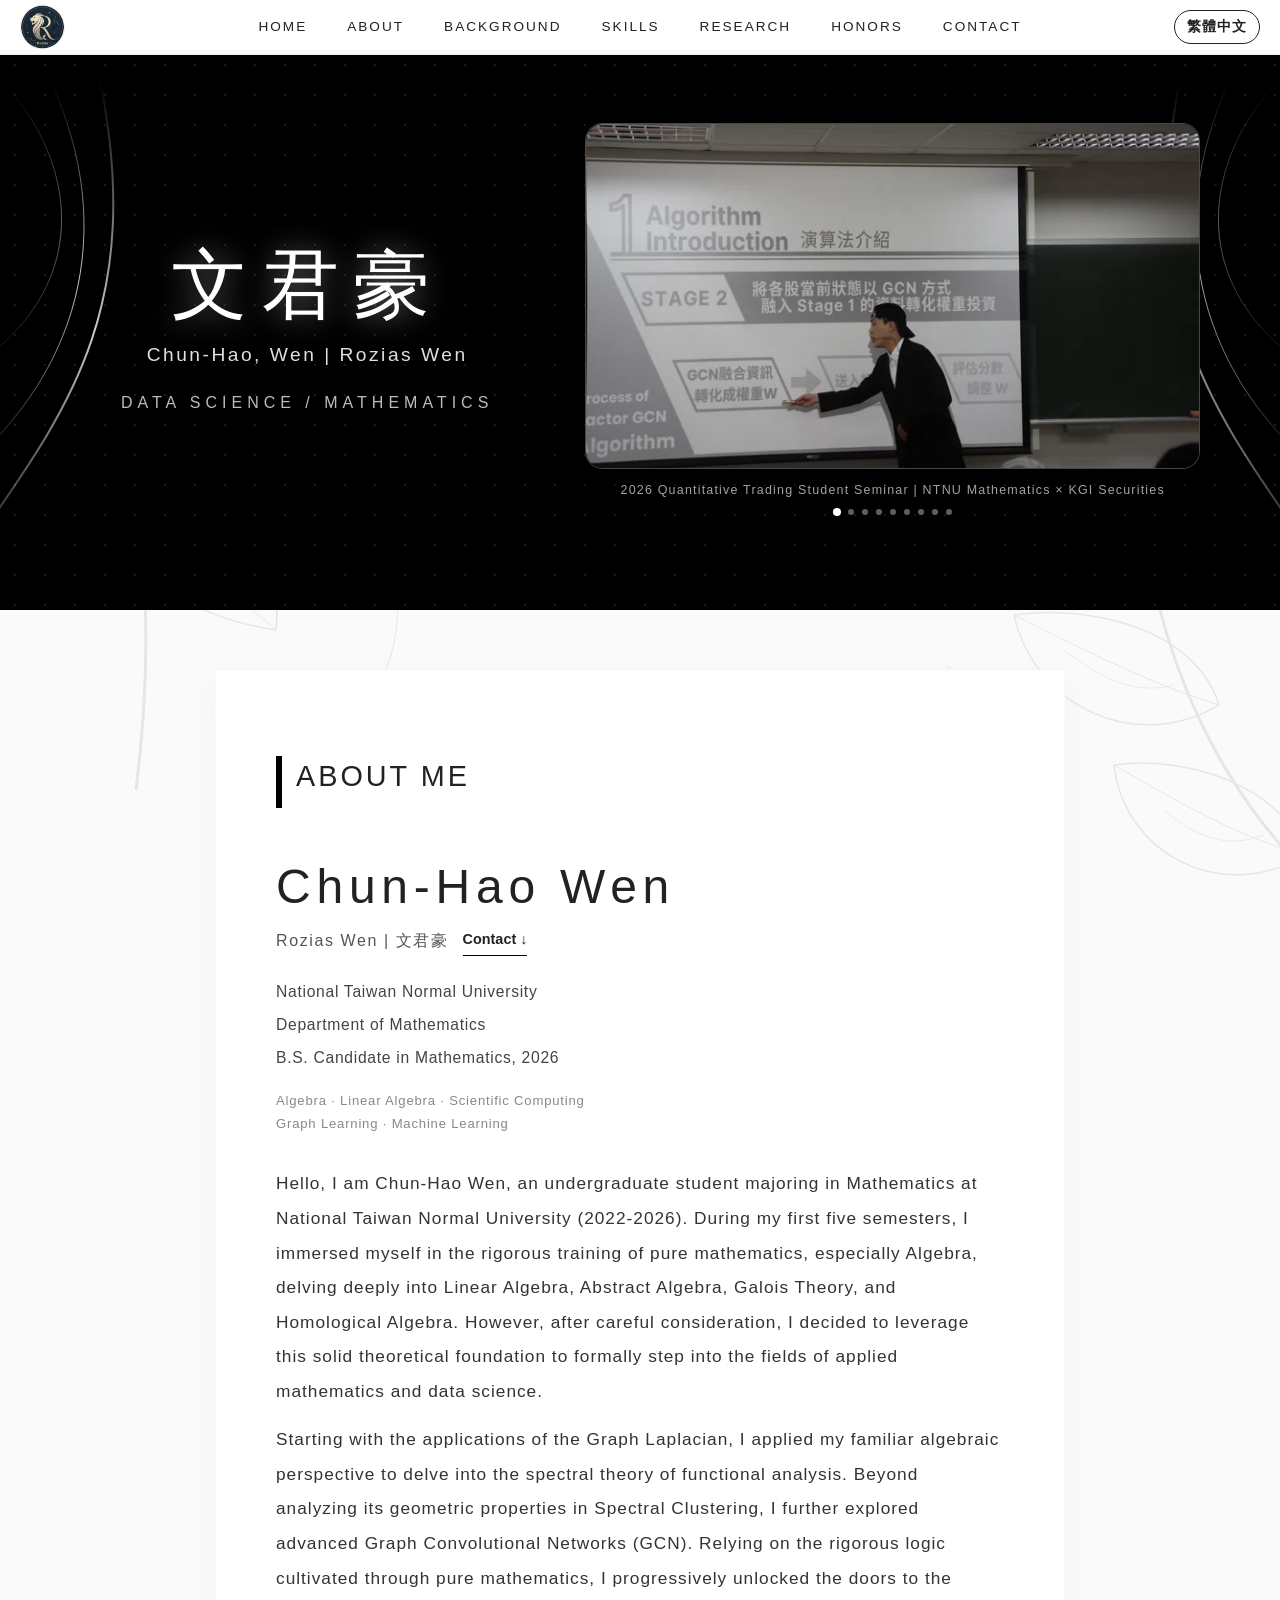
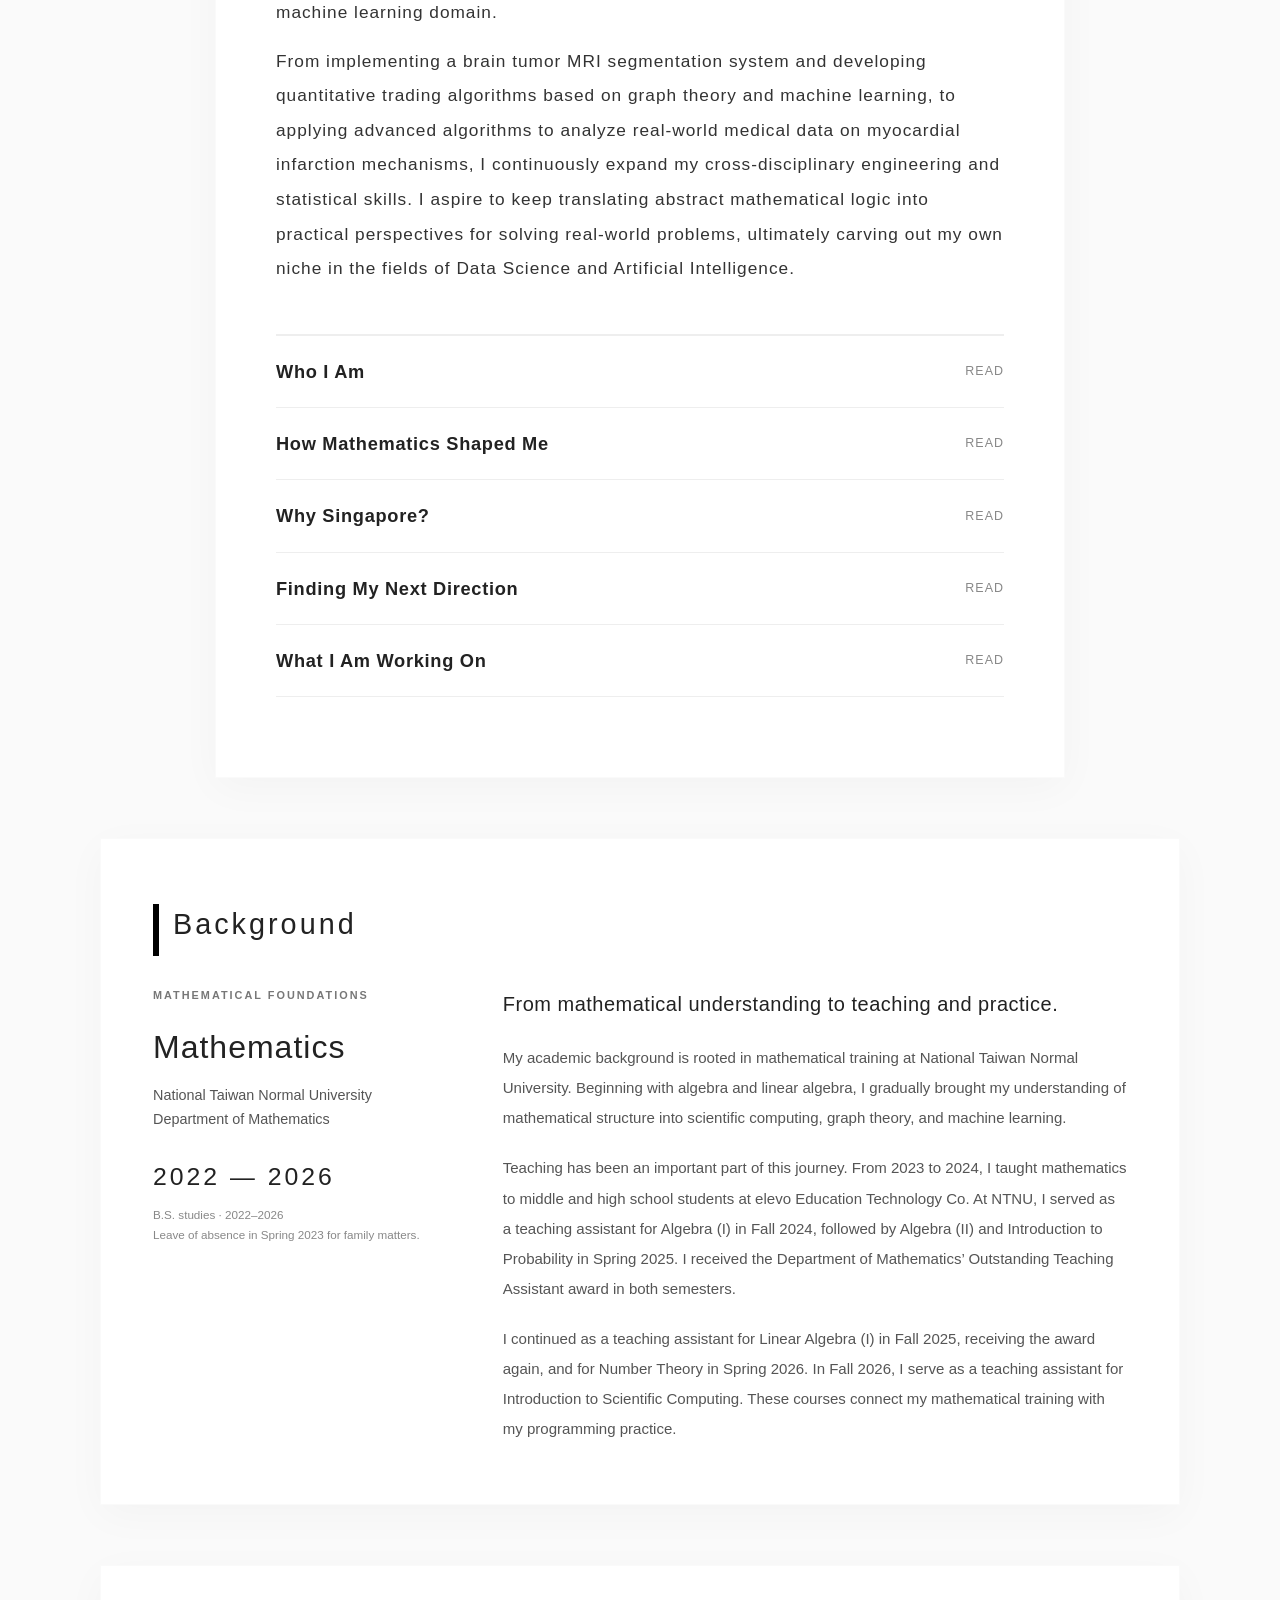
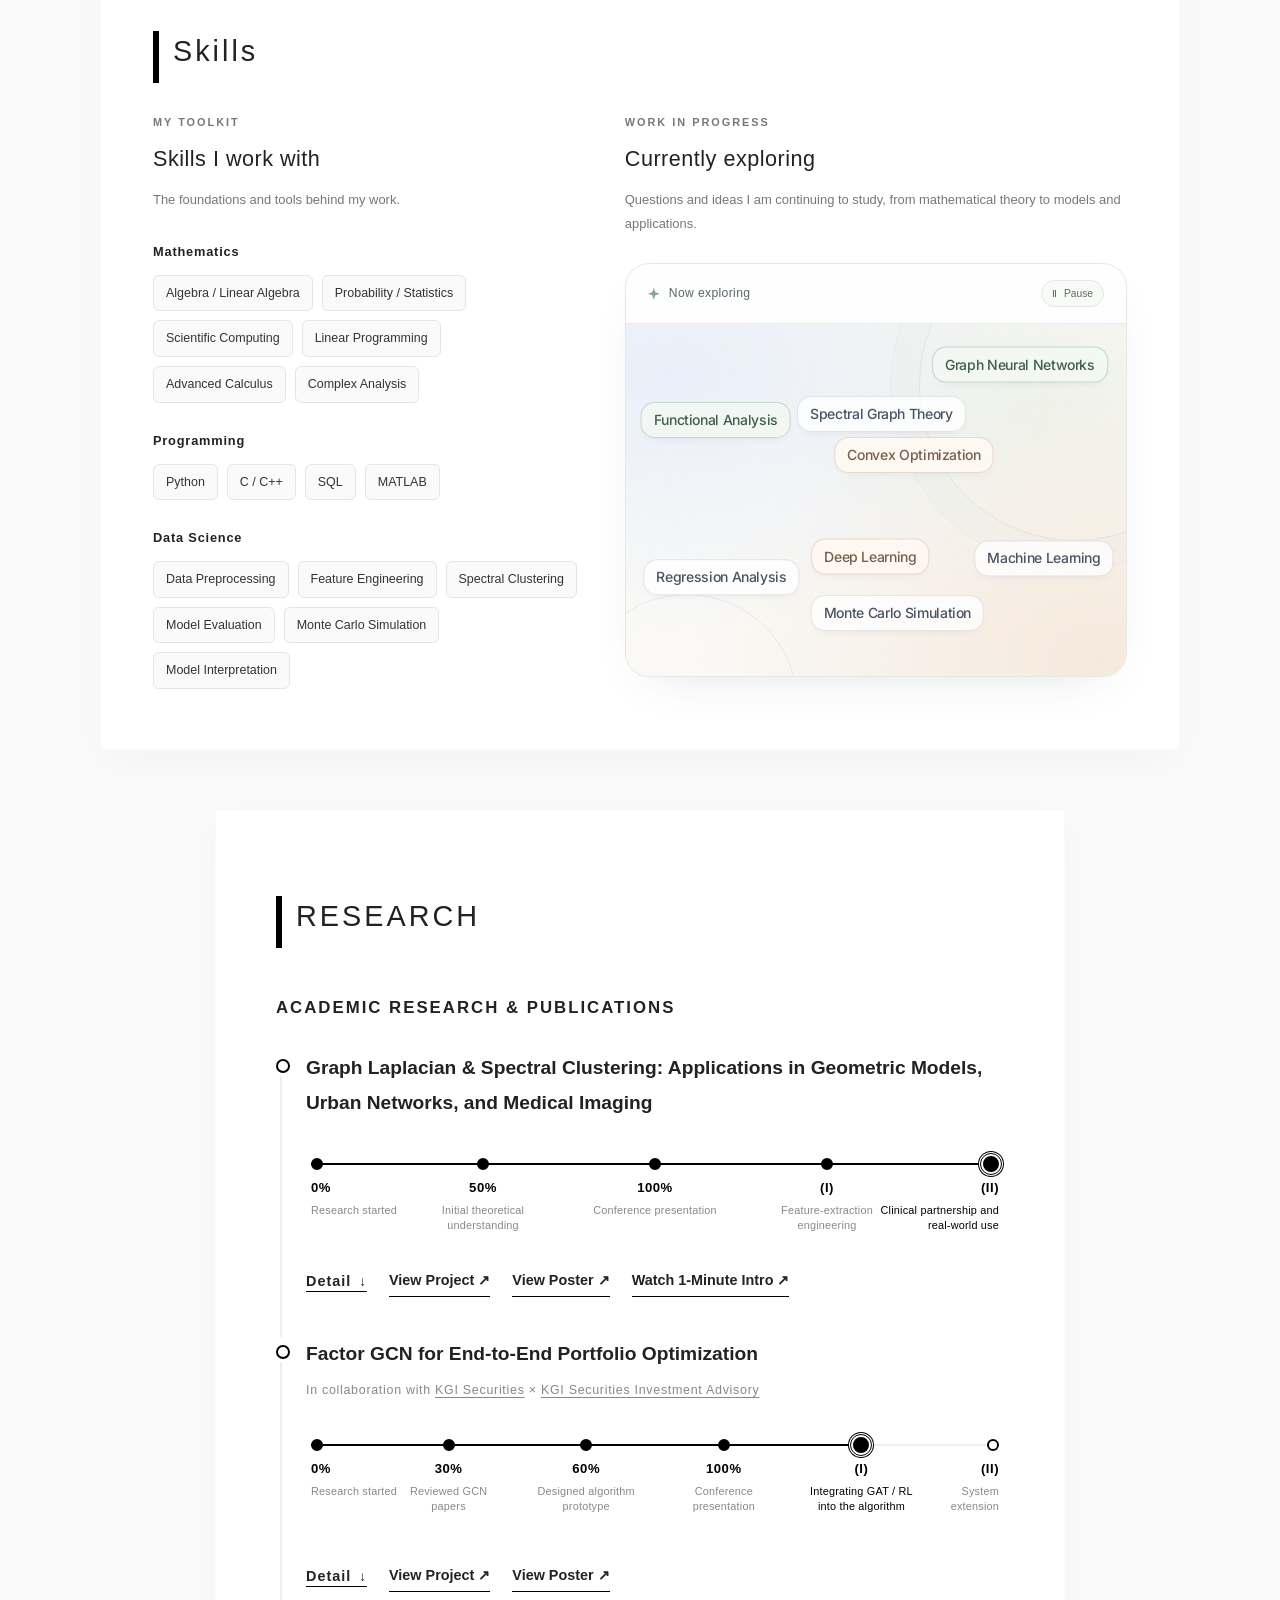
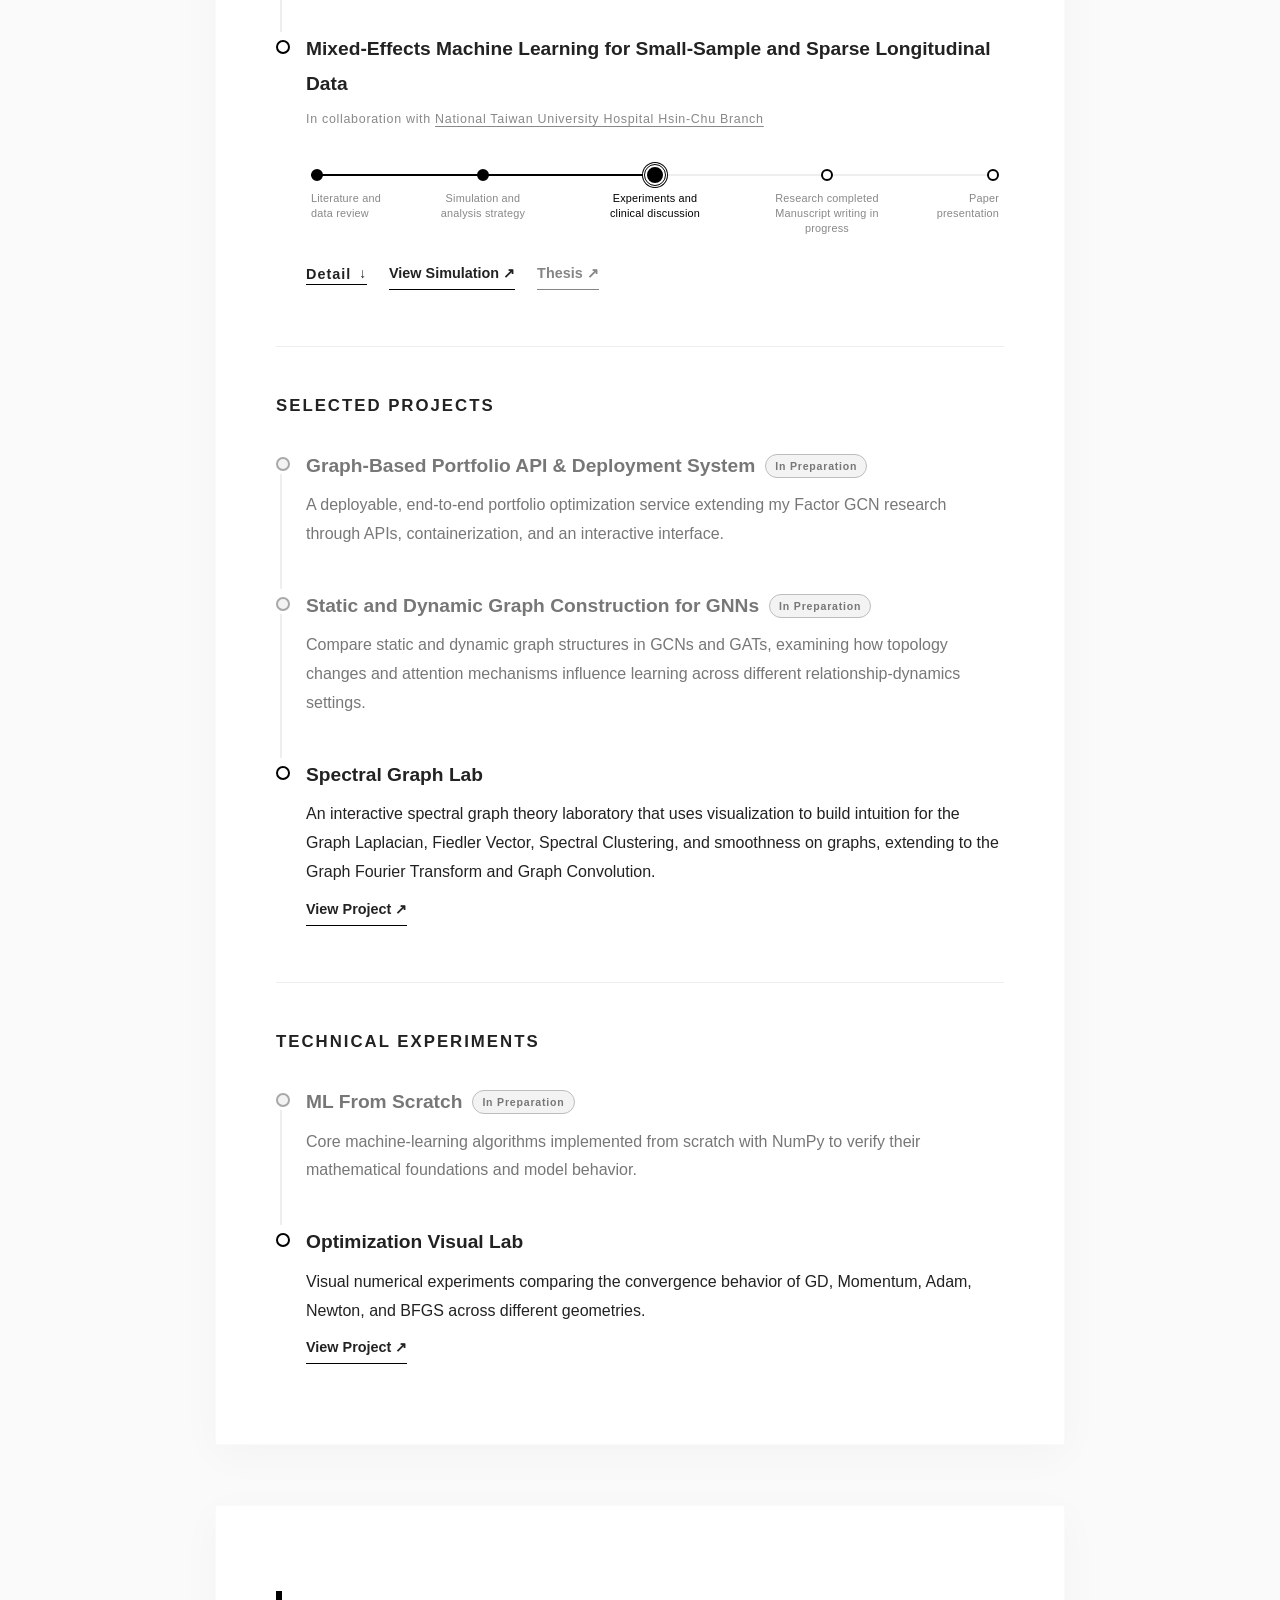
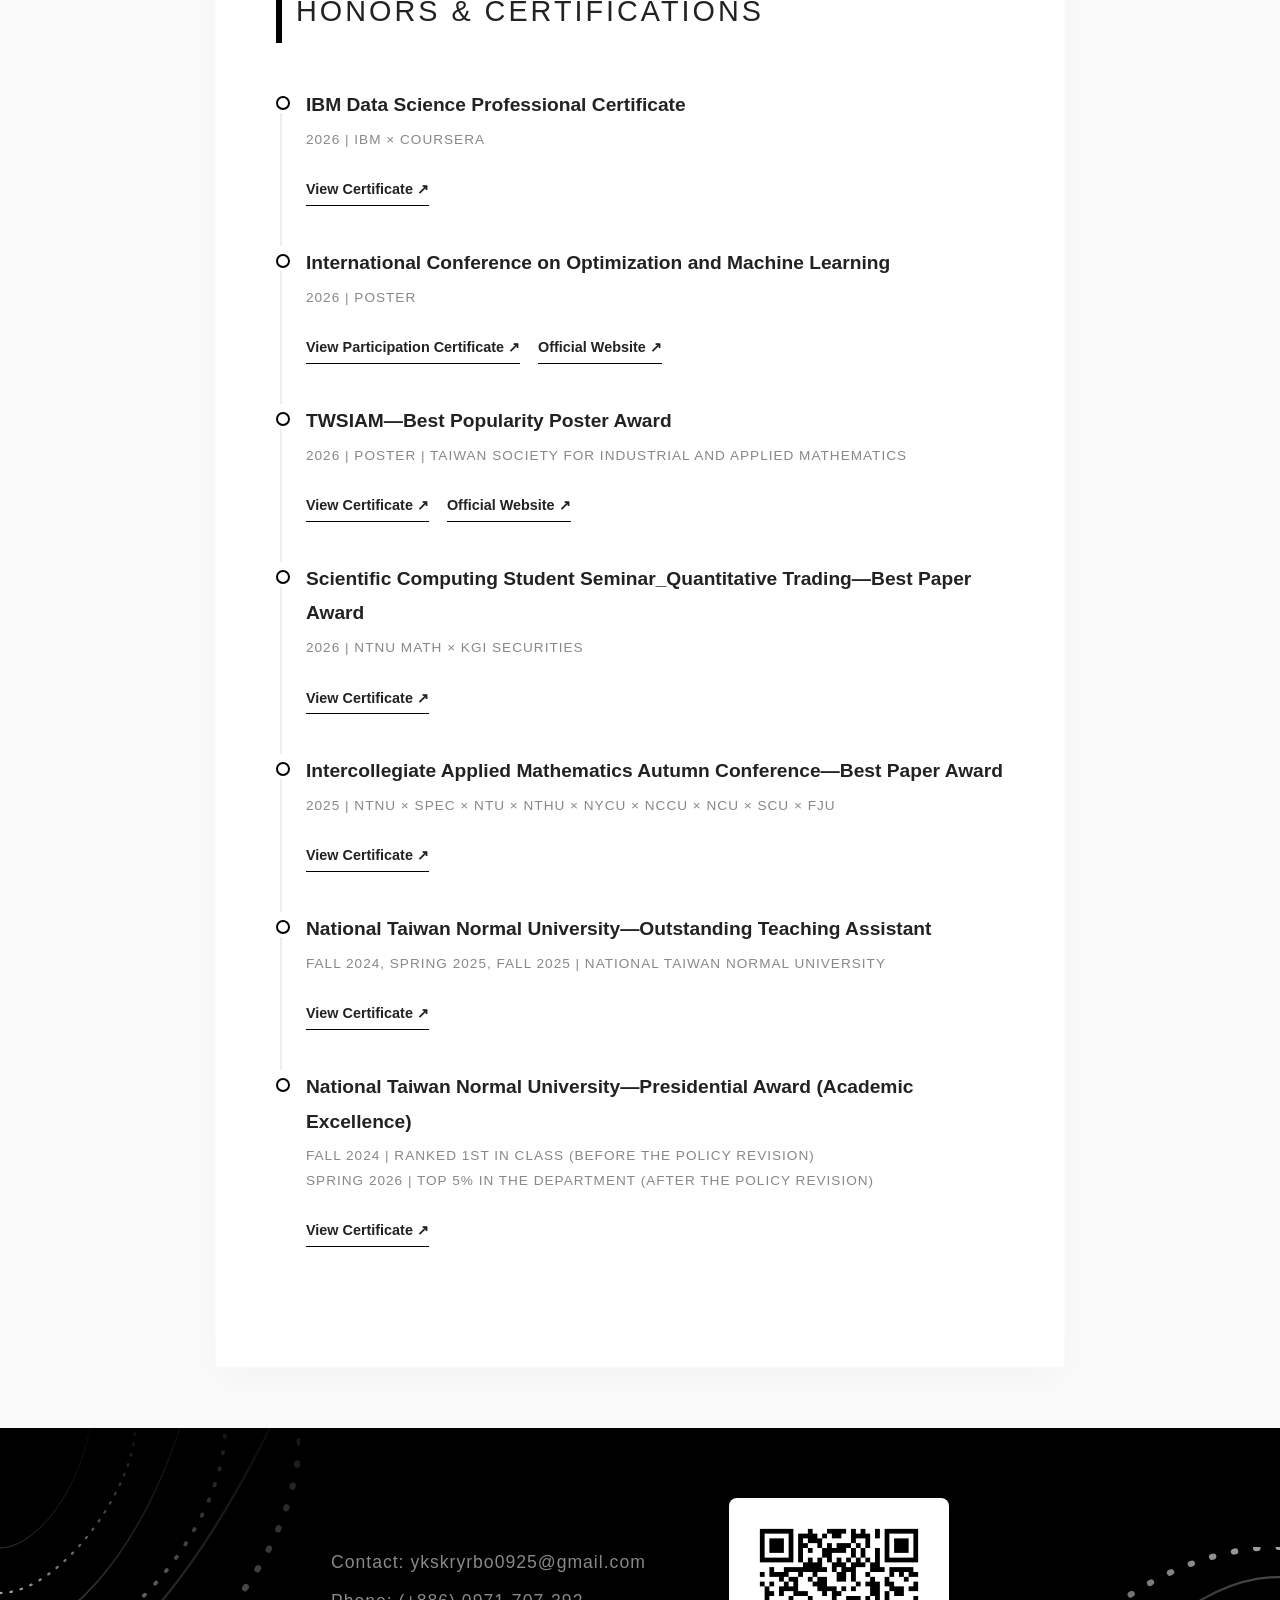
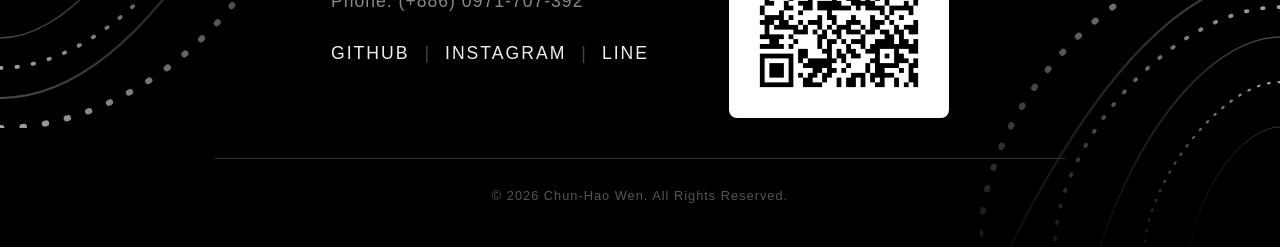
==== commit 924adea3: "Separate background and redesign animated skills wall" ====
--- a/index_en.html
+++ b/index_en.html
@@ -7,6 +7,7 @@
     <title>Rozias | Personal Website</title>
     <link rel="icon" href="assets/optimized/favicon.png" type="image/png">
     <script src="assets/site.js" defer></script>
+    <script src="assets/skills-wall.js" defer></script>
     <link href="https://fonts.googleapis.com/css2?family=Inter:wght@300;400;600;700&family=Klee+One:wght@400;600&family=Noto+Sans+TC:wght@300;400;600;700&display=swap" rel="stylesheet">
     <style>
         /* 全局設定與黑白灰色彩計畫 */
@@ -1086,206 +1087,7 @@
             transform: rotate(180deg);
         }
         
-        /* --- 專業技能 (獨立面板切換設計) --- */
-        /* --- 區塊操作提示小字 --- */
-        .hint-text {
-            color: var(--gray-medium);
-            font-size: 0.85rem;
-            margin-top: -35px;    /* 往上拉近標題 */
-            margin-bottom: 40px;  /* 往下推開膠囊內容 */
-            padding-left: 20px;   /* 讓它跟標題的文字左側對齊 */
-            letter-spacing: 1px;
-        }
-        .skills-grid {
-            display: grid;
-            grid-template-columns: 1fr;
-            gap: 40px;
-            margin-top: 10px;
-        }
-
-        .skill-category h3 {
-            font-size: 1.15rem;
-            font-weight: 600;
-            margin-bottom: 20px;
-            color: var(--text-color);
-            border-bottom: 2px solid var(--gray-light);
-            padding-bottom: 12px;
-            letter-spacing: 1px;
-        }
-
-        /* 標籤按鈕區 (完全獨立於文字) */
-        .interactive-tags {
-            display: flex;
-            flex-wrap: wrap;
-            align-items: flex-start;
-            gap: 12px;
-            margin-bottom: 10px;
-        }
-
-        .interactive-tags.stacked-tags {
-            display: grid;
-            grid-template-columns: minmax(0, 1fr);
-        }
-
-        .stacked-tags .tag-button {
-            width: 100%;
-            justify-content: space-between;
-            white-space: normal;
-        }
-
-        .tag-button {
-            display: inline-flex;
-            align-items: center;
-            gap: 10px;
-            background-color: #f8f8f8;
-            color: var(--text-color);
-            padding: 8px 18px;
-            border-radius: 25px;
-            font-size: 0.9rem;
-            border: 1px solid var(--gray-light);
-            cursor: pointer;
-            transition: all 0.3s ease;
-            user-select: none;
-            white-space: nowrap;
-        }
-
-        /* 按鈕啟動與懸浮樣式 */
-        .tag-button:hover, .tag-button.active {
-            background-color: var(--black);
-            color: #ffffff;
-            border-color: var(--black);
-            box-shadow: 0 4px 10px rgba(0,0,0,0.1);
-        }
-
-        .tag-button .plus {
-            font-size: 1.1rem;
-            font-weight: 300;
-            transition: transform 0.4s ease;
-        }
-
-        .tag-button.active .plus {
-            transform: rotate(45deg); /* 把 + 轉成 × */
-        }
-
-        /* 說明文字面板區：點擊後移至對應膠囊正下方 */
-        .tag-panels {
-            display: none;
-        }
-
-        .tag-panel {
-            display: none;
-            background-color: #fcfcfc;
-            border-radius: 12px;
-            border: 1px solid var(--gray-light);
-        }
-
-        /* 說明文字展開時 */
-        .tag-panel.active {
-            display: block;
-            padding: 20px;
-            animation: tag-panel-reveal 0.35s ease both;
-        }
-
-        .interactive-tags > .tag-panel {
-            flex: 0 0 100%;
-            width: 100%;
-        }
-
-        .stacked-tags > .tag-panel {
-            grid-column: 1 / -1;
-        }
-
-        @keyframes tag-panel-reveal {
-            from {
-                opacity: 0;
-                transform: translateY(-6px);
-            }
-            to {
-                opacity: 1;
-                transform: translateY(0);
-            }
-        }
-
-        .tag-panel p {
-            margin: 0;
-        }
-
-        .combined-section {
-            max-width: 1000px;
-        }
-
-        .background-skills-grid {
-            display: grid;
-            grid-template-columns: repeat(2, minmax(0, 1fr));
-            gap: 32px;
-            align-items: start;
-        }
-
-        .background-panel {
-            grid-column: 1;
-            grid-row: 1;
-        }
-
-        .skills-panel {
-            grid-column: 2;
-            grid-row: 1;
-            border-left: 1px solid var(--gray-light);
-            padding-left: 32px;
-        }
-
-        .combined-panel-title {
-            margin: 0 0 30px;
-            padding-bottom: 12px;
-            border-bottom: 1px solid var(--gray-light);
-            font-size: 1.15rem;
-            font-weight: 600;
-            letter-spacing: 2px;
-            text-transform: uppercase;
-        }
-
-        .skills-panel-heading {
-            display: flex;
-            flex-wrap: wrap;
-            align-items: baseline;
-            gap: 6px 14px;
-            margin-bottom: 30px;
-            padding-bottom: 12px;
-            border-bottom: 1px solid var(--gray-light);
-        }
-
-        .skills-panel-heading .combined-panel-title {
-            margin: 0;
-            padding: 0;
-            border-bottom: 0;
-        }
-
-        .skills-panel-heading .hint-text {
-            margin: 0;
-            padding: 0;
-            font-size: 0.72rem;
-        }
-
-        @media (max-width: 900px) {
-            .background-skills-grid {
-                grid-template-columns: 1fr;
-                gap: 48px;
-            }
-
-            .background-panel {
-                grid-column: 1;
-                grid-row: 1;
-            }
-
-            .skills-panel {
-                grid-column: 1;
-                grid-row: 2;
-                border-left: 0;
-                border-top: 1px solid var(--gray-light);
-                padding: 44px 0 0;
-            }
-        }
-
-        /* --- 語言切換按鈕 (電腦版) --- */
+        /* --- 語言切換按鈕 --- */
         /* 使用絕對定位靠右，這樣不會影響到中間選單的完美置中 */
         .lang-switch {
             position: absolute;
@@ -1355,10 +1157,6 @@
                 width: 70vw; 
             }
 
-            .skills-grid {
-                grid-template-columns: 1fr;
-                gap: 35px;
-            }
 
             #home .name-zh {
                 font-size: 2.5rem;   
@@ -1616,9 +1414,6 @@
             .list-item .meta,
             .research-category-title,
             .research-category-title .secondary-title,
-            .combined-panel-title,
-            .skill-category h3,
-            .hint-text,
             .research-detail-button,
             .project-link {
                 letter-spacing: 0.4px;
@@ -1660,6 +1455,7 @@
             .progress-dot.current::before { display: none; }
         }
     </style>
+    <link rel="stylesheet" href="assets/profile.css">
 </head>
 
 <body>
@@ -1699,7 +1495,8 @@
         <div class="nav-links" id="nav-links">
             <a href="#">Home</a>
             <a href="#about">About</a>
-            <a href="#background-skills">Background & Skills</a>
+            <a href="#background">Background</a>
+            <a href="#skills">Skills</a>
             <a href="#research">Research</a>
             <a href="#honors">Honors</a>
             <a href="#contact">Contact</a>
@@ -1846,123 +1643,90 @@
         </div>
     </section>
 
-    <section id="background-skills" class="content-box combined-section">
-        <h2 class="fade-in">Background & Skills</h2>
-
-        <div class="background-skills-grid">
-            <div id="skills" class="combined-panel skills-panel">
-                <div class="skills-panel-heading fade-in">
-                    <h3 class="combined-panel-title">Skills</h3>
-                    <p class="hint-text">※ Click the keywords below to view learning insights</p>
-                </div>
-        
-        <div class="skills-grid fade-in">
-            <div class="skill-category">
-                <h3>Mathematics</h3>
-                <div class="interactive-tags stacked-tags">
-                    <div class="tag-button" data-target="math-1">Algebra/Linear Algebra <span class="plus">+</span></div>
-                    <div class="tag-button" data-target="math-2">Probability/Statistics <span class="plus">+</span></div>
-                    <div class="tag-button" data-target="math-3">Scientific Computing <span class="plus">+</span></div>
-                    <div class="tag-button" data-target="math-4">Linear Programming/Convex Optimization <span class="plus">+</span></div>
-                    <div class="tag-button" data-target="math-5">Functional Analysis <span class="plus">+</span></div>
-                </div>
-                <div class="tag-panels">
-                    <div class="tag-panel" id="math-1">
-                        <p class="handwriting">Algebra explores the "structural" nature of mathematics. When writing code or analyzing real-world problems, algebra and linear algebra help me rapidly construct clear mathematical models in my mind. Linear relationships are ubiquitous in real life; especially in computer science, the concepts of matrices and vector spaces serve as the core foundational logic for data processing, graph architectures, and modern machine learning.</p>
+    <section id="background" class="content-box">
+        <span id="background-skills" class="legacy-profile-anchor" aria-hidden="true"></span>
+        <h2 class="fade-in">Background</h2>
+        <div class="background-layout">
+            <div class="background-study fade-in">
+                <p class="profile-eyebrow">Mathematical foundations</p>
+                <h3 class="background-degree">Mathematics</h3>
+                <p class="background-school">National Taiwan Normal University<br>Department of Mathematics</p>
+                <p class="background-years">2022 — 2026</p>
+                <p class="background-note">B.S. studies · 2022–2026<br>Leave of absence in Spring 2023 for family matters.</p>
+            </div>
+            <div class="background-story fade-in">
+                <h3>From mathematical understanding to teaching and practice.</h3>
+                <p data-background-paragraph="0">My academic background is rooted in mathematical training at National Taiwan Normal University. Beginning with algebra and linear algebra, I gradually brought my understanding of mathematical structure into scientific computing, graph theory, and machine learning.</p>
+                <p data-background-paragraph="1">Teaching has been an important part of this journey. From 2023 to 2024, I taught mathematics to middle and high school students at elevo Education Technology Co. At NTNU, I served as a teaching assistant for Algebra (I) in Fall 2024, followed by Algebra (II) and Introduction to Probability in Spring 2025. I received the Department of Mathematics’ Outstanding Teaching Assistant award in both semesters.</p>
+                <p data-background-paragraph="2">I continued as a teaching assistant for Linear Algebra (I) in Fall 2025, receiving the award again, and for Number Theory in Spring 2026. In Fall 2026, I serve as a teaching assistant for Introduction to Scientific Computing. These courses connect my mathematical training with my programming practice.</p>
+            </div>
+        </div>
+    </section>
+
+    <section id="skills" class="content-box">
+        <h2 class="fade-in">Skills</h2>
+        <div class="skills-layout">
+            <div id="skills-established" class="skills-established fade-in">
+                <p class="profile-eyebrow">My toolkit</p>
+                <h3 class="skills-column-heading">Skills I work with</h3>
+                <p class="skills-intro">The foundations and tools behind my work.</p>
+                <div class="skill-category">
+                    <h4>Mathematics</h4>
+                    <div class="skill-tags">
+                        <span class="skill-tag">Algebra / Linear Algebra</span>
+                        <span class="skill-tag">Probability / Statistics</span>
+                        <span class="skill-tag">Scientific Computing</span>
+                        <span class="skill-tag">Linear Programming</span>
+                        <span class="skill-tag">Advanced Calculus</span>
+                        <span class="skill-tag">Complex Analysis</span>
                     </div>
-                    <div class="tag-panel" id="math-2">
-                        <p class="handwriting">Probability and statistics are the sciences of quantifying "uncertainty," providing a rigorous mathematical perspective for ML. They enable me to uncover the underlying distribution patterns of data and accurately assess risks. When facing real-world data full of noise or complex structures, this knowledge allows me to build robust prediction models tailored to various scenarios and establish objective, solid criteria for evaluating model performance by strictly clarifying different types of errors.</p>
+                </div>
+                <div class="skill-category">
+                    <h4>Programming</h4>
+                    <div class="skill-tags">
+                        <span class="skill-tag">Python</span>
+                        <span class="skill-tag">C / C++</span>
+                        <span class="skill-tag">SQL</span>
+                        <span class="skill-tag">MATLAB</span>
                     </div>
-                    <div class="tag-panel" id="math-3">
-                        <p class="handwriting">Scientific computing is the critical bridge connecting pure mathematical theory with computer implementation. While pursuing theoretical precision, handling inevitable computational errors and limit approximations in practice is crucial. It trained me to build a mindset centered on "computational cost," "algorithm efficiency," and "convergence," applying rigorous mathematical knowledge to provide precise ideas and strict proofs for efficient code that solves real-world problems.</p>
+                </div>
+                <div class="skill-category">
+                    <h4>Data Science</h4>
+                    <div class="skill-tags">
+                        <span class="skill-tag">Data Preprocessing</span>
+                        <span class="skill-tag">Feature Engineering</span>
+                        <span class="skill-tag">Spectral Clustering</span>
+                        <span class="skill-tag">Model Evaluation</span>
+                        <span class="skill-tag">Monte Carlo Simulation</span>
+                        <span class="skill-tag">Model Interpretation</span>
                     </div>
-                    <div class="tag-panel" id="math-4">
-                        <p class="handwriting">Currently studying and actively researching in this domain.</p>
+                </div>
+            </div>
+            <div id="skills-exploring" class="skills-exploring fade-in">
+                <p class="profile-eyebrow">Work in progress</p>
+                <h3 class="skills-column-heading">Currently exploring</h3>
+                <p class="skills-intro">Questions and ideas I am continuing to study, from mathematical theory to models and applications.</p>
+                <div class="learning-monitor">
+                    <div class="monitor-toolbar">
+                        <span class="monitor-channel">Now exploring</span>
+                        <button type="button" class="wall-toggle" data-wall-toggle data-pause-label="Pause" data-resume-label="Resume" aria-pressed="false" aria-controls="learning-wall">
+                            <span data-wall-toggle-icon aria-hidden="true">Ⅱ</span>
+                            <span data-wall-toggle-label>Pause</span>
+                        </button>
                     </div>
-                    <div class="tag-panel" id="math-5">
-                        <p class="handwriting">Functional analysis is a core mathematical branch exploring function spaces and operator theory. To thoroughly understand the foundational logic of Spectral Theory within Graph Laplacian, I initiated a self-study of this subject. By analyzing the properties of infinite-dimensional spaces and operator behaviors, I aim to gain a macroscopic perspective on optimization problems in machine learning and lay a solid theoretical foundation for delving into model generalization.</p>
+                    <div id="learning-wall" class="learning-wall" data-skills-wall role="group" aria-label="Topics I am currently studying">
+                        <span class="learning-keyword" data-weight="large">Functional Analysis</span>
+                        <span class="learning-keyword" data-weight="medium">Spectral Graph Theory</span>
+                        <span class="learning-keyword" data-weight="medium">Convex Optimization</span>
+                        <span class="learning-keyword" data-weight="large">Graph Neural Networks</span>
+                        <span class="learning-keyword" data-weight="medium">Regression Analysis</span>
+                        <span class="learning-keyword" data-weight="medium">Deep Learning</span>
+                        <span class="learning-keyword" data-weight="medium">Monte Carlo Simulation</span>
+                        <span class="learning-keyword" data-weight="medium">Machine Learning</span>
                     </div>
                 </div>
             </div>
-
-            <div class="skill-category">
-                <h3>Programming Languages</h3>
-                <div class="interactive-tags stacked-tags">
-                    <div class="tag-button" data-target="prog-1">Python <span class="plus">+</span></div>
-                    <div class="tag-button" data-target="prog-2">C / C++ <span class="plus">+</span></div>
-                    <div class="tag-button" data-target="prog-3">SQL <span class="plus">+</span></div>
-                    <div class="tag-button" data-target="prog-4">MATLAB <span class="plus">+</span></div>
-                </div>
-                <div class="tag-panels">
-                    <div class="tag-panel" id="prog-1">
-                        <p class="handwriting">As the primary language for realizing data science, Python, which I have cultivated since high school, offers powerful and flexible development features. In the Special Topics in Scientific Computing course, it provided tremendous assistance across various technical levels: from complex data cleaning and building intricate models to the final data visualization, it has been my most powerful asset.</p>
-                    </div>
-                    <div class="tag-panel" id="prog-2">
-                        <p class="handwriting">Learning C language is the ultimate refinement of low-level computational thinking and memory management, and one of the most rewarding skills I acquired while studying at the National Taiwan University of Science and Technology (NTUST). It trained me to analyze programs from a hardware perspective and deeply understand the principles of instruction compilation and low-level execution, laying an irreplaceable foundation for implementing high-performance algorithms and complex data structures.</p>
-                    </div>
-                    <div class="tag-panel" id="prog-3">
-                        <p class="handwriting">Through the IBM Data Science Professional Certificate program, I mastered this essential tool for navigating and extracting massive real-world datasets. For a math major with rigorous logical training, the relational thinking of SQL resonates strongly, allowing me to highly efficiently refine key features required for modeling from vast databases.</p>
-                    </div>
-                    <div class="tag-panel" id="prog-4">
-                        <p class="handwriting">MATLAB is a vital mathematical language I deeply mastered during college. It provides an unparalleled environment for matrix operations and numerical analysis; to me, it is not merely a "giant scientific calculator" but my most proficient engine when constructing pure math models and rapidly verifying algorithm prototypes.</p>
-                    </div>
-                </div>
-            </div>
-
-            <div class="skill-category">
-                <h3>Data Science & Machine Learning</h3>
-                <div class="interactive-tags stacked-tags">
-                    <div class="tag-button" data-target="ds-1">Machine Learning and Deep Learning <span class="plus">+</span></div>
-                    <div class="tag-button" data-target="ds-2">Application of Graph Theory <span class="plus">+</span></div>
-                </div>
-                <div class="tag-panels">
-                    <div class="tag-panel" id="ds-1">
-                        <p class="handwriting">Machine learning is my starting point in data science. Although I couldn't formally enroll in the "Introduction to Machine Learning" course at NTU due to capacity limits, I learned its core architectures and operational principles through recorded lectures. Looking forward, I am setting my sights on the Master's program in Data Science and Machine Learning (DSML) at the National University of Singapore (NUS), hoping to construct a more complete and profound ML knowledge system in a top-tier academic institution.</p>
-                    </div>
-                    <div class="tag-panel" id="ds-2">
-                        <p class="handwriting">Graph theory is, in my view, the most intuitive and powerful tool to translate the complex networks and topological structures of the real world into mathematical language, with linear algebra acting as its core operational foundation. Even without formally taking a graph theory course, I have deeply implemented its concepts in my research. From investigating the spectral properties of Graph Laplacian to constructing Graph Convolutional Networks (GCN) and Graph Attention Networks (GAT) to extract complex node features, the integration of graph theory and machine learning is my current and most passionate research focus.</p>
-                    </div>
-                </div>
-            </div>
-                </div>
-            </div>
-
-            <div id="background" class="combined-panel background-panel">
-                <h3 class="combined-panel-title fade-in">Background</h3>
-        
-        <div class="list-item fade-in">
-            <h3>National Taiwan Normal University (NTNU) | Dept. of Mathematics</h3>
-            <div class="meta">Bachelor of Science | 2022-2026</div>
-            <p>* Leave of absence in Spring 2023 due to family matters.</p>
         </div>
-
-        <div class="list-item fade-in">
-            <h3>elevo Education Technology Co.</h3>
-            <div class="meta">2023-2024</div>
-            <p>Mathematics Instructor for Middle and High School students.</p>
-        </div>
-
-        <div class="list-item fade-in">
-            <h3>NTNU MATH_Teaching Assistant</h3>
-            <div class="meta">2024-2025</div>
-            <p>Fall 2024: Algebra (I)<br>Spring 2025: Algebra (II), Introduction to Probability.</p>
-            <p>Awarded Outstanding Teaching Assistant for both semesters.</p>
-        </div>
-
-        <div class="list-item fade-in">
-            <h3>NTNU MATH_Teaching Assistant</h3>
-            <div class="meta">2025-2026</div>
-            <p>Fall 2025: Linear Algebra (I)<br>Spring 2026: Number Theory.</p>
-            <p>Awarded Outstanding Teaching Assistant for Fall 2025.</p>
-        </div>
-
-        <div class="list-item fade-in">
-            <h3>NTNU MATH_Teaching Assistant</h3>
-            <div class="meta">2026</div>
-            <p>Fall 2026: Introduction to Scientific Computing.</p>
-        </div>
-                </div>
-            </div>
     </section>
 
     <section id="research" class="content-box">
@@ -2312,35 +2076,6 @@
                 });
             });
 
-            // Move each skill description directly beneath the selected pill.
-            const tagButtons = document.querySelectorAll('.tag-button');
-            
-            tagButtons.forEach(button => {
-                button.addEventListener('click', () => {
-                    const targetId = button.getAttribute('data-target');
-                    const targetPanel = document.getElementById(targetId);
-                    const currentCategory = button.closest('.skill-category');
-                    const isActive = button.classList.contains('active');
-                    const activeBtn = currentCategory.querySelector('.tag-button.active');
-                    const activePanel = currentCategory.querySelector('.tag-panel.active');
-                    
-                    if (isActive) {
-                        button.classList.remove('active');
-                        targetPanel.classList.remove('active');
-                    } else {
-                        if (activePanel) {
-                            activeBtn.classList.remove('active');
-                            activePanel.classList.remove('active');
-                        }
-
-                        button.insertAdjacentElement('afterend', targetPanel);
-                        requestAnimationFrame(() => {
-                            button.classList.add('active');
-                            targetPanel.classList.add('active');
-                        });
-                    }
-                });
-            });
 
         });
 
--- a/assets/profile.css
+++ b/assets/profile.css
@@ -0,0 +1,397 @@
+/* Profile sections with a quiet, light canvas for the learning keywords. */
+#background,
+#skills {
+    width: calc(100% - 48px);
+    max-width: 1080px;
+    padding: 60px 52px;
+    scroll-margin-top: 96px;
+}
+
+#background h2,
+#skills h2 {
+    margin-bottom: 36px;
+}
+
+.legacy-profile-anchor {
+    position: absolute;
+    top: 0;
+    scroll-margin-top: 96px;
+}
+
+.profile-eyebrow {
+    color: #777777;
+    font-size: 0.68rem;
+    font-weight: 600;
+    letter-spacing: 2px;
+    line-height: 1.6;
+    text-transform: uppercase;
+}
+
+.background-layout {
+    display: grid;
+    grid-template-columns: 0.8fr 1.7fr;
+    gap: 56px;
+    align-items: start;
+}
+
+.background-degree {
+    margin: 18px 0 12px;
+    font-size: clamp(1.55rem, 2.6vw, 2rem);
+    font-weight: 400;
+    letter-spacing: 1px;
+    line-height: 1.5;
+}
+
+.background-school {
+    color: #555555;
+    font-size: 0.9rem;
+    line-height: 1.7;
+}
+
+.background-years {
+    margin-top: 26px;
+    font-size: 1.55rem;
+    font-weight: 300;
+    letter-spacing: 3px;
+    line-height: 1.5;
+}
+
+.background-note {
+    margin-top: 10px;
+    color: #888888;
+    font-size: 0.73rem;
+    line-height: 1.7;
+}
+
+.background-story h3 {
+    margin: 0 0 22px;
+    font-size: 1.25rem;
+    font-weight: 500;
+    line-height: 1.7;
+    letter-spacing: 0.5px;
+}
+
+.background-story p {
+    color: #555555;
+    font-size: 0.94rem;
+    line-height: 2;
+}
+
+.background-story p + p {
+    margin-top: 20px;
+}
+
+.skills-layout {
+    display: grid;
+    grid-template-columns: 0.92fr 1.08fr;
+    gap: 44px;
+    align-items: start;
+}
+
+.skills-established,
+.skills-exploring {
+    min-width: 0;
+}
+
+.skills-column-heading {
+    margin: 8px 0 10px;
+    font-size: 1.35rem;
+    font-weight: 500;
+    letter-spacing: 0.5px;
+}
+
+.skills-intro {
+    margin-bottom: 28px;
+    color: #777777;
+    font-size: 0.81rem;
+    line-height: 1.8;
+}
+
+.skill-category + .skill-category {
+    margin-top: 26px;
+}
+
+.skill-category h4 {
+    margin-bottom: 12px;
+    font-size: 0.8rem;
+    font-weight: 600;
+    letter-spacing: 0.8px;
+}
+
+.skill-tags {
+    display: flex;
+    flex-wrap: wrap;
+    align-items: flex-start;
+    gap: 9px;
+}
+
+.skill-tag {
+    display: inline-block;
+    max-width: 100%;
+    padding: 7px 12px;
+    border: 1px solid #e5e5e5;
+    border-radius: 6px;
+    background: #fafafa;
+    color: #333333;
+    font-size: 0.78rem;
+    line-height: 1.65;
+}
+
+.wall-toggle:focus-visible {
+    outline: 2px solid #647c8a;
+    outline-offset: 4px;
+}
+
+.learning-monitor {
+    position: relative;
+    overflow: hidden;
+    border: 1px solid #e6e8e6;
+    border-radius: 24px;
+    background: #fafbf9;
+    color: #35444b;
+    box-shadow: 0 18px 48px -30px rgba(66, 87, 99, 0.25);
+}
+
+.monitor-toolbar {
+    display: flex;
+    align-items: center;
+    justify-content: space-between;
+    gap: 12px;
+    min-height: 60px;
+    padding: 16px 22px;
+    border-bottom: 1px solid #e8ece8;
+    background: rgba(255, 255, 255, 0.8);
+}
+
+.monitor-channel {
+    display: inline-flex;
+    align-items: center;
+    min-width: 0;
+    gap: 9px;
+    color: #56686a;
+    font-size: 0.76rem;
+    font-weight: 500;
+    letter-spacing: 0.35px;
+    line-height: 1.8;
+}
+
+.monitor-channel::before {
+    content: '';
+    flex: none;
+    width: 12px;
+    height: 12px;
+    background: #8aa49a;
+    clip-path: polygon(50% 0, 63% 37%, 100% 50%, 63% 63%, 50% 100%, 37% 63%, 0 50%, 37% 37%);
+}
+
+.wall-toggle {
+    appearance: none;
+    display: inline-flex;
+    flex-shrink: 0;
+    align-items: center;
+    gap: 7px;
+    padding: 5px 10px;
+    border: 1px solid #e1e7e2;
+    border-radius: 20px;
+    background: #f8faf7;
+    color: #5b6b64;
+    font: inherit;
+    font-size: 0.64rem;
+    line-height: 1.5;
+    white-space: nowrap;
+    cursor: pointer;
+    transition: border-color 0.2s ease, background 0.2s ease, color 0.2s ease;
+}
+
+.wall-toggle:hover {
+    border-color: #b9cac0;
+    background: #edf3ed;
+    color: #354b3f;
+}
+
+.learning-wall {
+    position: relative;
+    display: flex;
+    flex-wrap: wrap;
+    align-content: center;
+    justify-content: center;
+    gap: 20px;
+    min-height: 352px;
+    padding: 24px;
+    overflow: hidden;
+    isolation: isolate;
+    background: radial-gradient(ellipse at 8% 14%, #e9eff9 0%, transparent 60%),
+        radial-gradient(ellipse at 95% 95%, #f5e9dc 0%, transparent 60%),
+        radial-gradient(ellipse at 82% 22%, #eef2e9 0%, transparent 50%),
+        #faf9f6;
+}
+
+.learning-wall::before {
+    content: '';
+    position: absolute;
+    width: 310px;
+    height: 310px;
+    top: -95px;
+    right: -105px;
+    z-index: -1;
+    border: 1px solid rgba(124, 153, 139, 0.14);
+    border-radius: 50%;
+    box-shadow: 0 0 0 28px rgba(255, 255, 255, 0.22),
+        0 0 0 29px rgba(124, 153, 139, 0.07);
+    pointer-events: none;
+}
+
+.learning-wall::after {
+    content: '';
+    position: absolute;
+    width: 220px;
+    height: 220px;
+    bottom: -140px;
+    left: -50px;
+    z-index: -1;
+    border: 1px solid rgba(146, 155, 179, 0.16);
+    border-radius: 50%;
+    pointer-events: none;
+}
+
+.learning-keyword {
+    display: inline-flex;
+    align-items: center;
+    max-width: 100%;
+    padding: 7px 12px;
+    border: 1px solid rgba(205, 213, 219, 0.6);
+    border-radius: 14px;
+    background: rgba(255, 255, 255, 0.78);
+    color: #485466;
+    font-family: 'Inter', sans-serif;
+    font-size: 0.875rem;
+    font-weight: 500;
+    line-height: 1.4;
+    letter-spacing: -0.025em;
+    box-shadow: 0 4px 12px -8px rgba(49, 67, 83, 0.2);
+    white-space: nowrap;
+}
+
+.learning-keyword[data-weight="large"] {
+    border-color: rgba(182, 203, 193, 0.75);
+    background: rgba(242, 248, 243, 0.92);
+    color: #405d50;
+}
+
+.learning-keyword:nth-child(3n) {
+    border-color: rgba(220, 204, 188, 0.7);
+    background: rgba(255, 249, 242, 0.92);
+    color: #765f4e;
+}
+
+.learning-wall[data-wall-ready="true"] {
+    display: block;
+    height: 352px;
+    padding: 0;
+}
+
+.learning-wall[data-wall-ready="true"] .learning-keyword {
+    position: absolute;
+    top: 0;
+    left: 0;
+    will-change: transform;
+}
+
+@media (min-width: 769px) and (max-width: 1100px) {
+    .nav-links a {
+        margin: 0 10px;
+        font-size: 0.78rem;
+        letter-spacing: 1px;
+    }
+}
+
+@media (max-width: 900px) {
+    #background,
+    #skills {
+        padding: 44px 32px;
+    }
+    .background-layout {
+        grid-template-columns: 0.8fr 1.5fr;
+        gap: 32px;
+    }
+    .skills-layout {
+        gap: 28px;
+    }
+}
+
+@media (max-width: 768px) {
+    #background,
+    #skills {
+        width: calc(100% - 40px);
+        margin: 40px auto;
+        padding: 40px 25px;
+    }
+    .background-layout,
+    .skills-layout {
+        grid-template-columns: 1fr;
+        gap: 36px;
+    }
+    .background-study {
+        padding-bottom: 28px;
+        border-bottom: 1px solid #eeeeee;
+    }
+    .background-degree {
+        margin: 12px 0 6px;
+    }
+    .background-years {
+        margin-top: 14px;
+    }
+    .background-story h3 {
+        font-size: 1.12rem;
+    }
+    .skills-exploring {
+        padding-top: 30px;
+        border-top: 1px solid #eeeeee;
+    }
+    .skills-intro {
+        margin-bottom: 22px;
+    }
+    .monitor-toolbar {
+        padding: 12px 13px;
+        gap: 8px;
+    }
+    .monitor-channel {
+        gap: 7px;
+        font-size: 0.71rem;
+    }
+    .learning-wall,
+    .learning-wall[data-wall-ready="true"] {
+        min-height: 320px;
+        height: 320px;
+    }
+}
+
+@media (max-width: 420px) {
+    .monitor-toolbar {
+        padding: 11px 10px;
+    }
+    .monitor-channel {
+        font-size: 0.65rem;
+        gap: 5px;
+    }
+    .wall-toggle {
+        gap: 5px;
+        padding: 4px 7px;
+        font-size: 0.6rem;
+    }
+    .learning-keyword {
+        padding: 5px 8px;
+        border-radius: 11px;
+    }
+    .learning-wall,
+    .learning-wall[data-wall-ready="true"] {
+        min-height: 296px;
+        height: 296px;
+    }
+}
+
+@media (prefers-reduced-motion: reduce) {
+    .wall-toggle {
+        transition: none;
+    }
+}
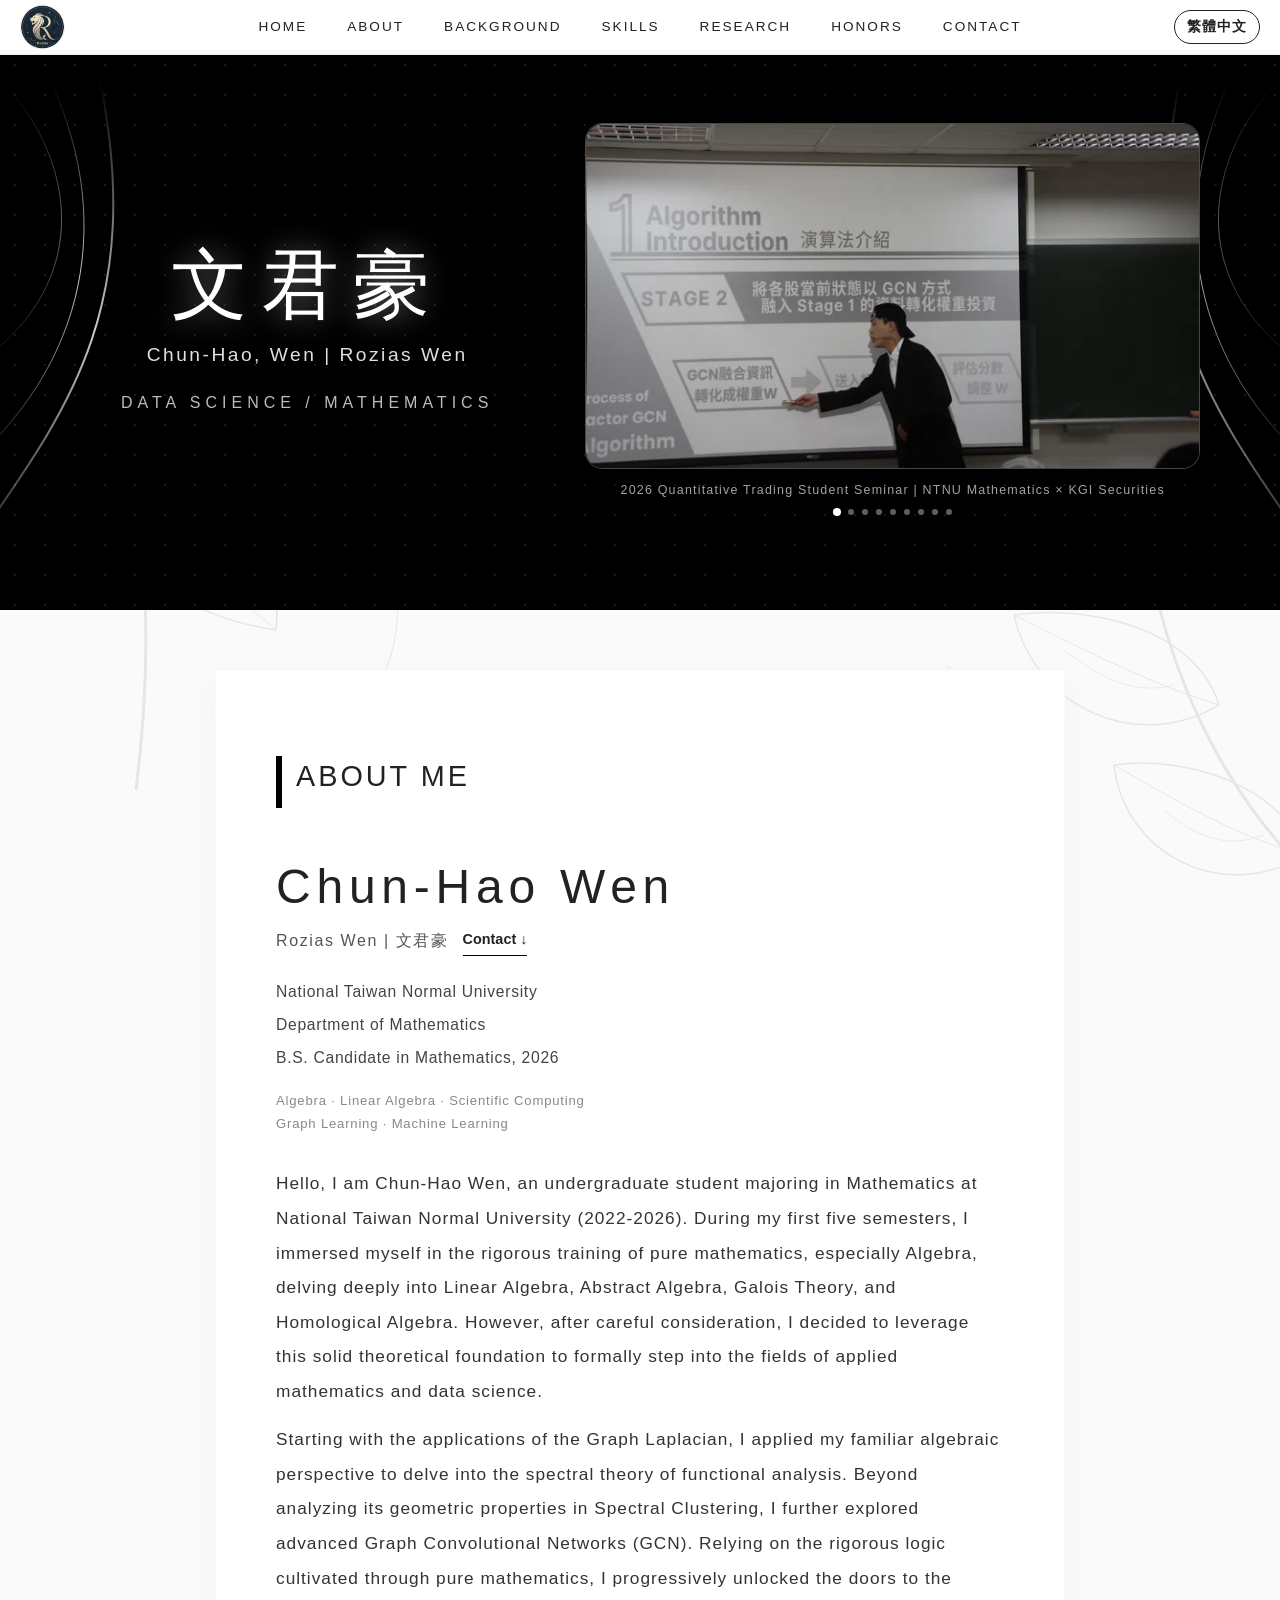
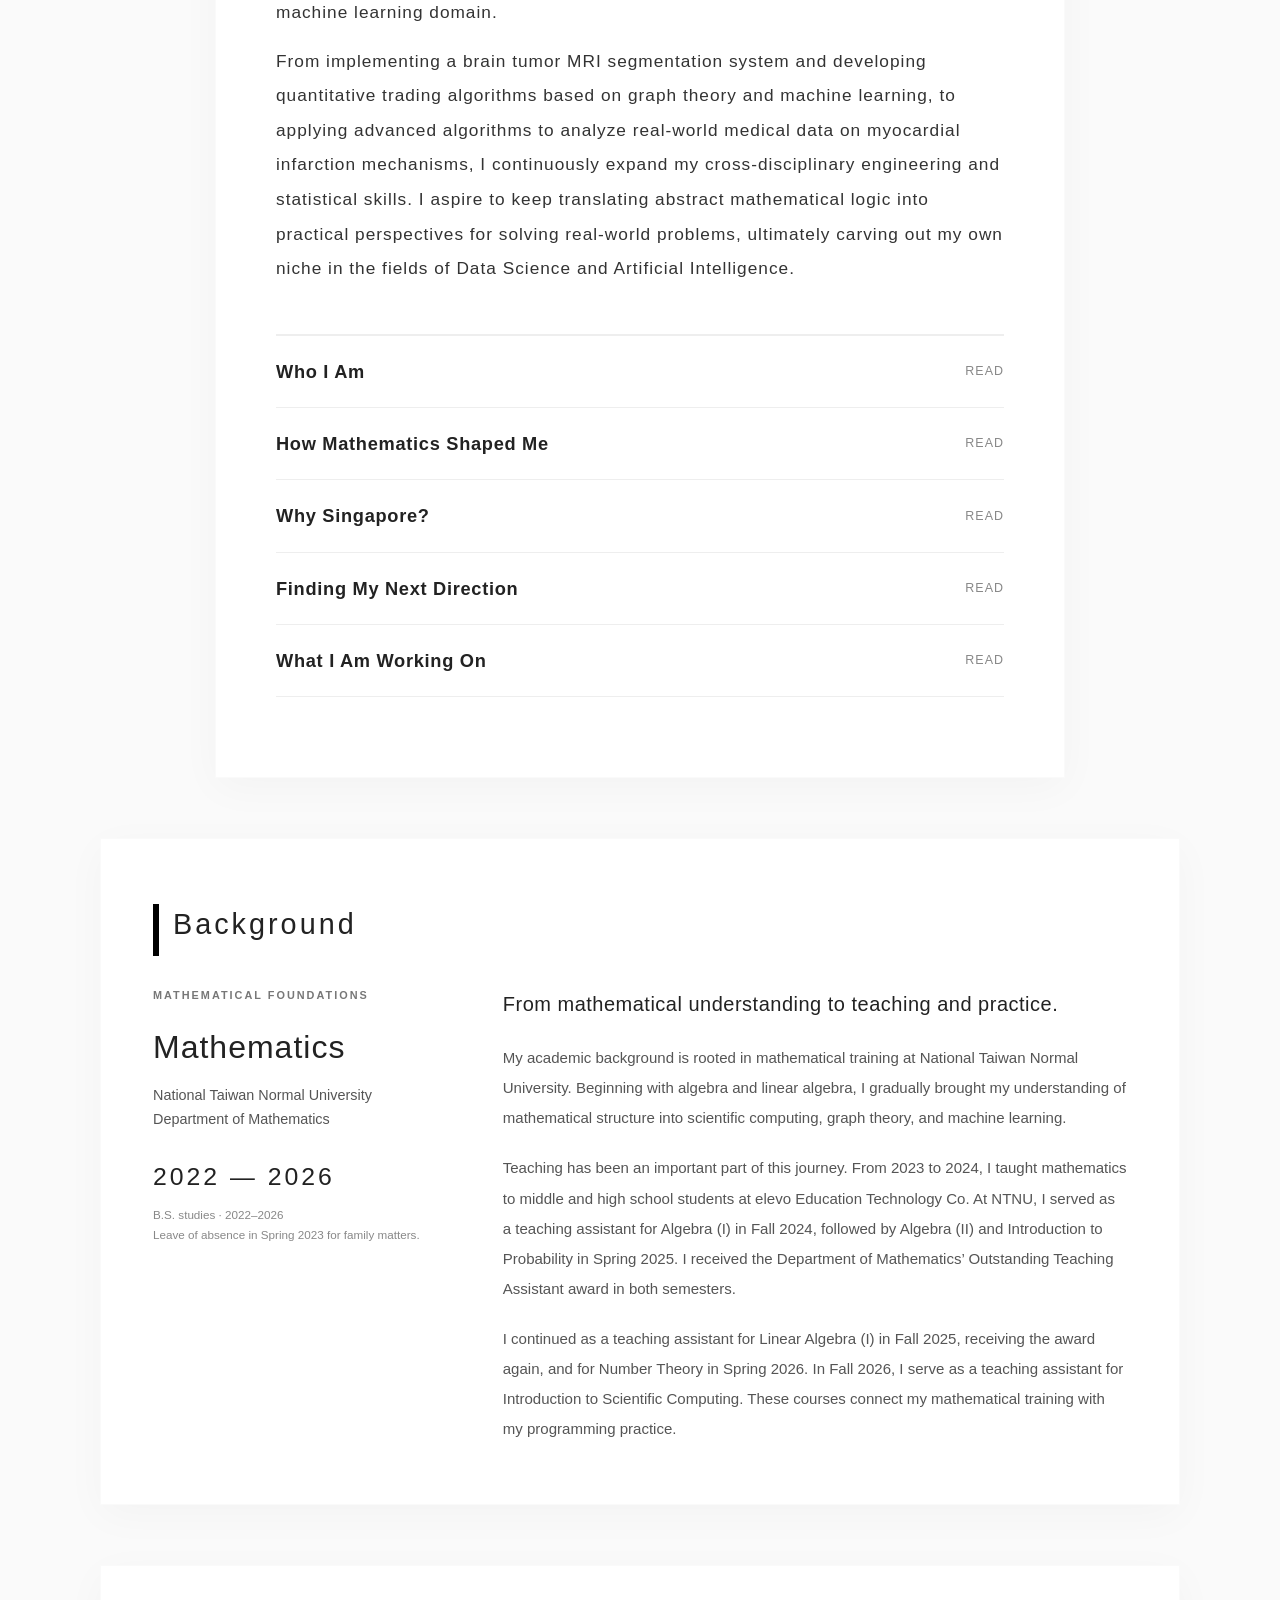
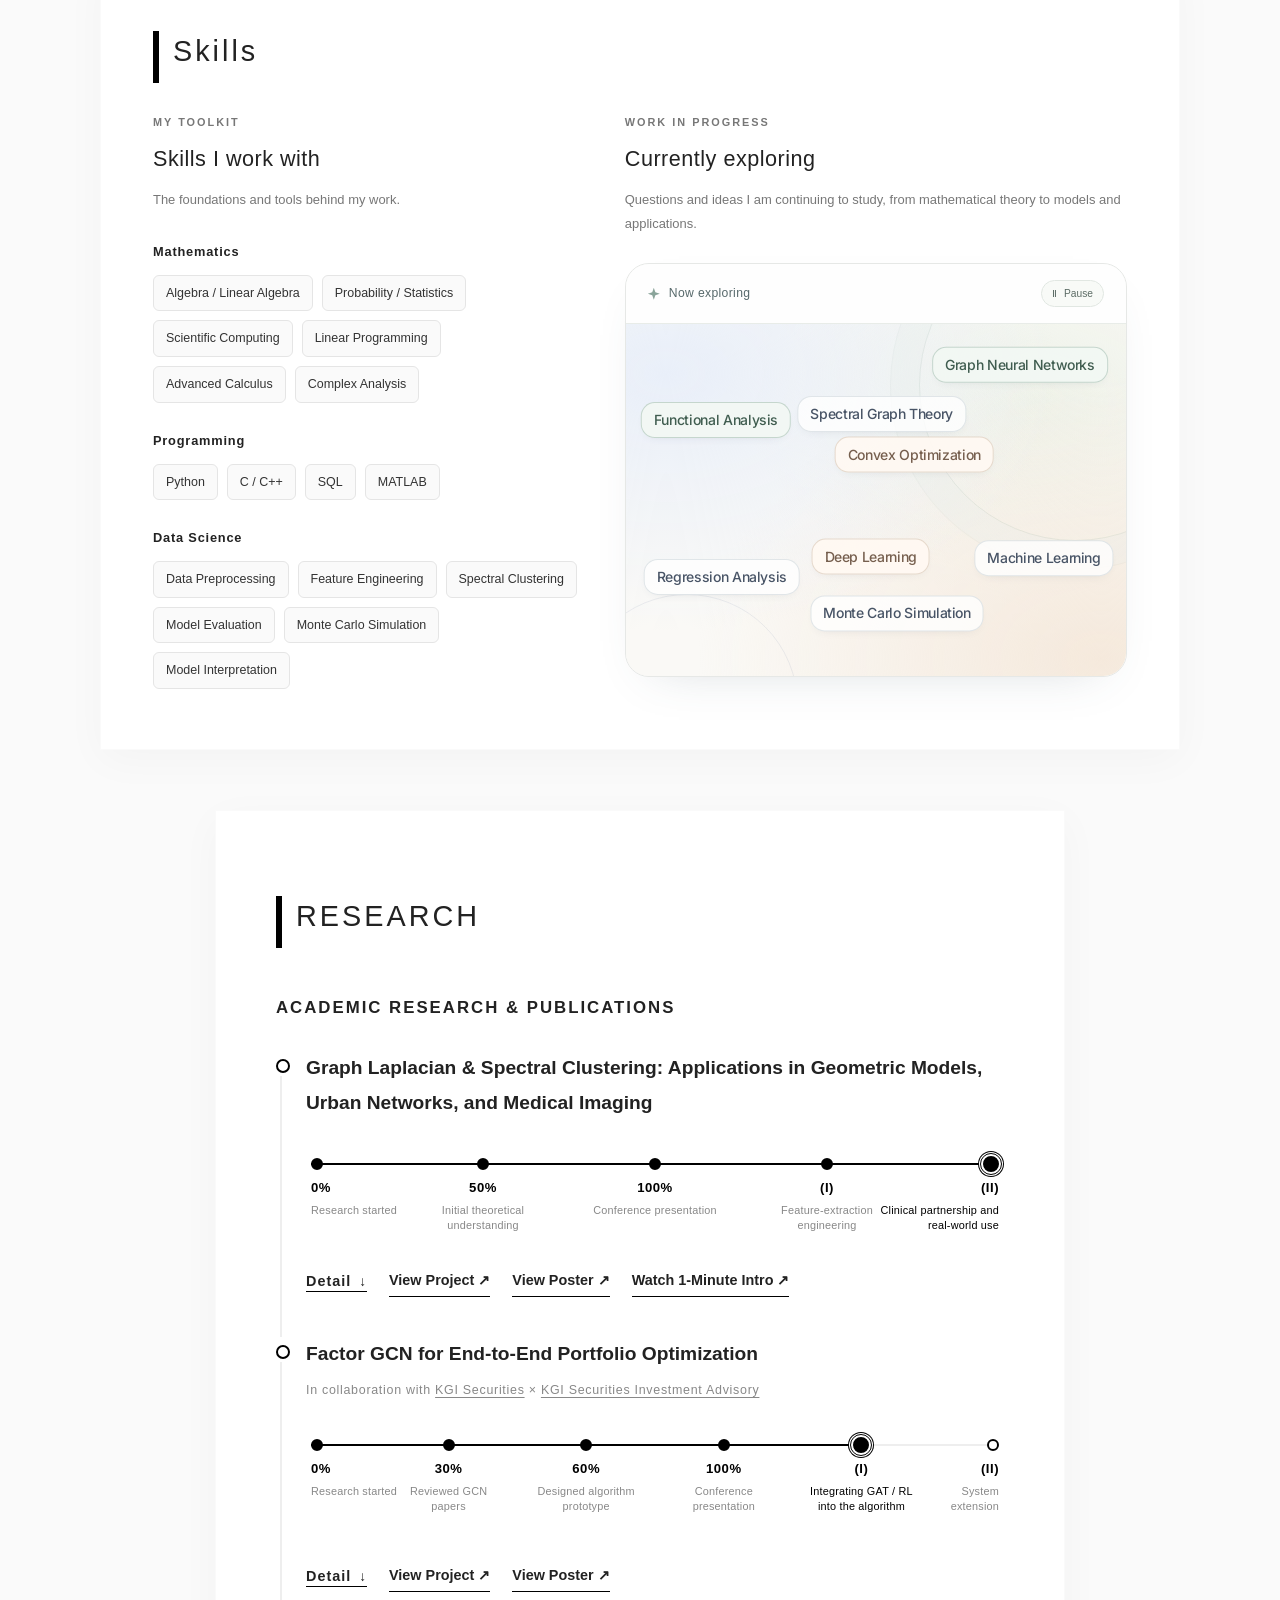
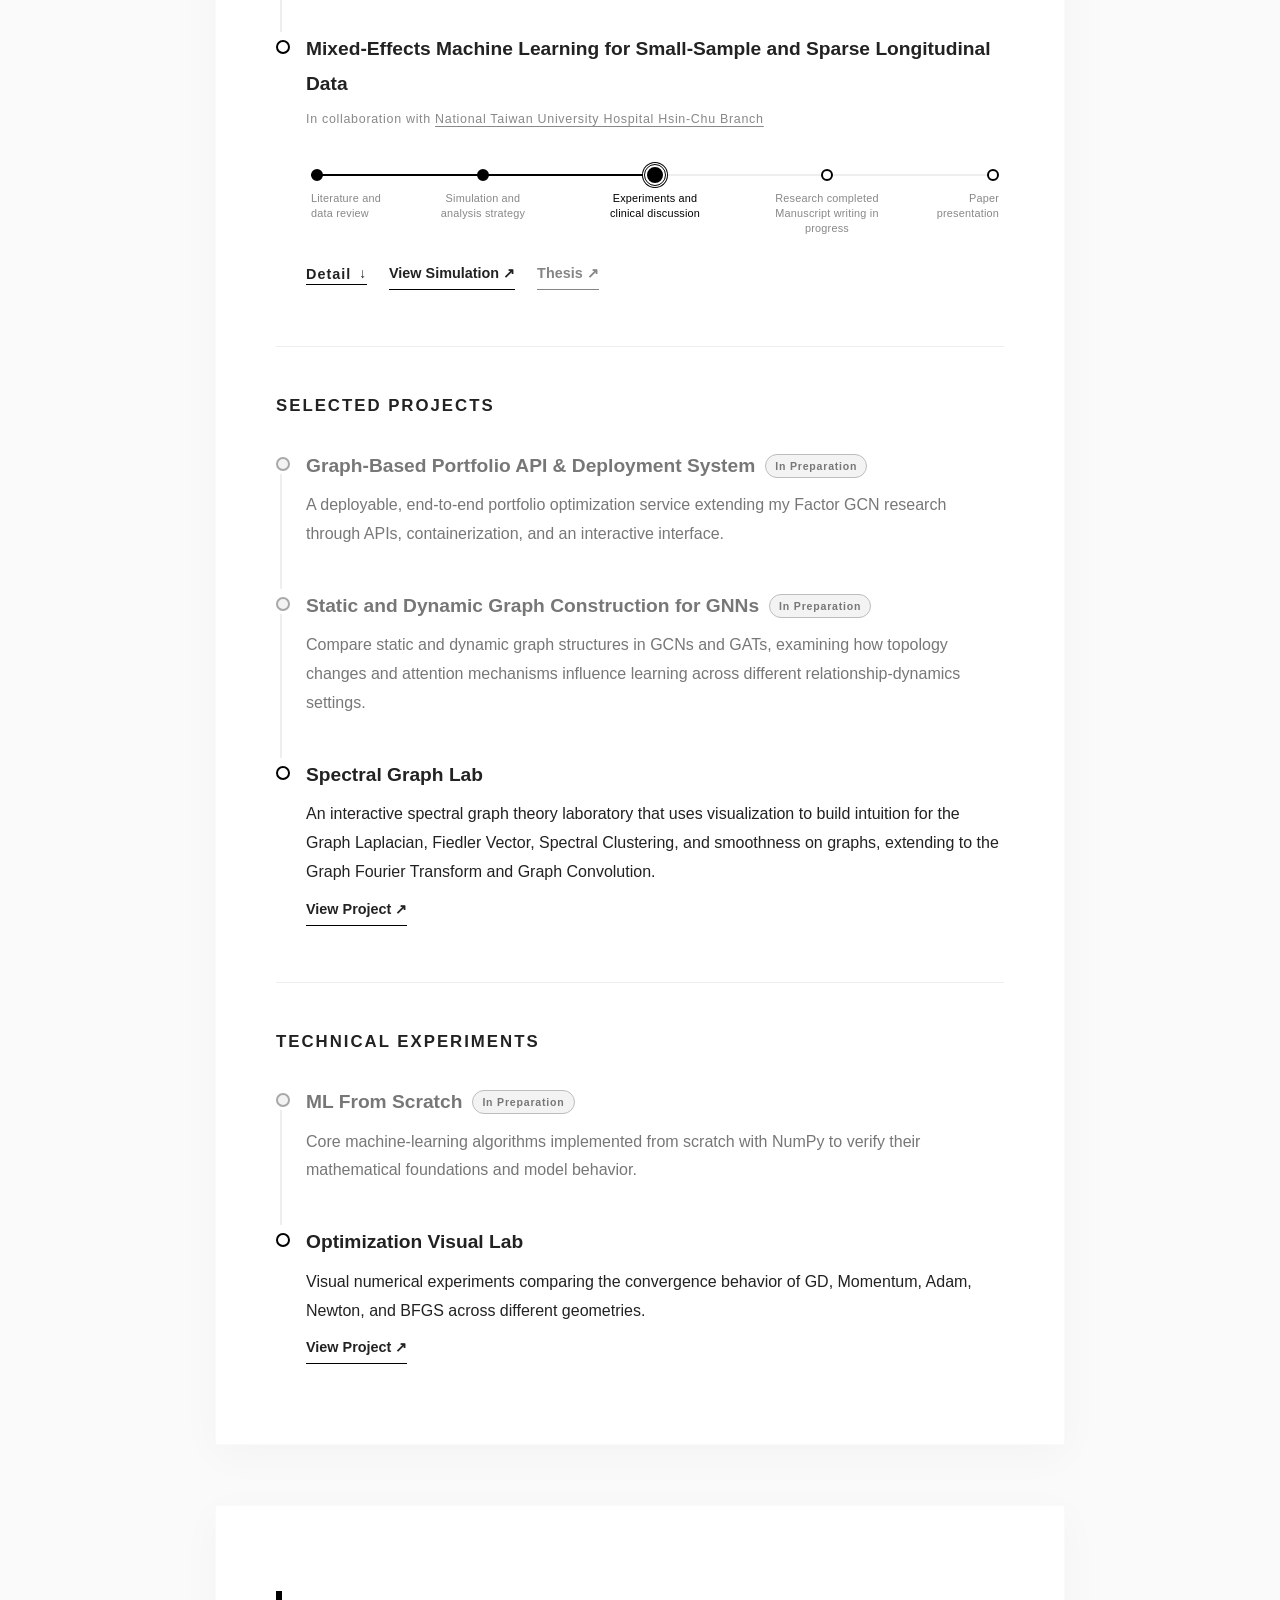
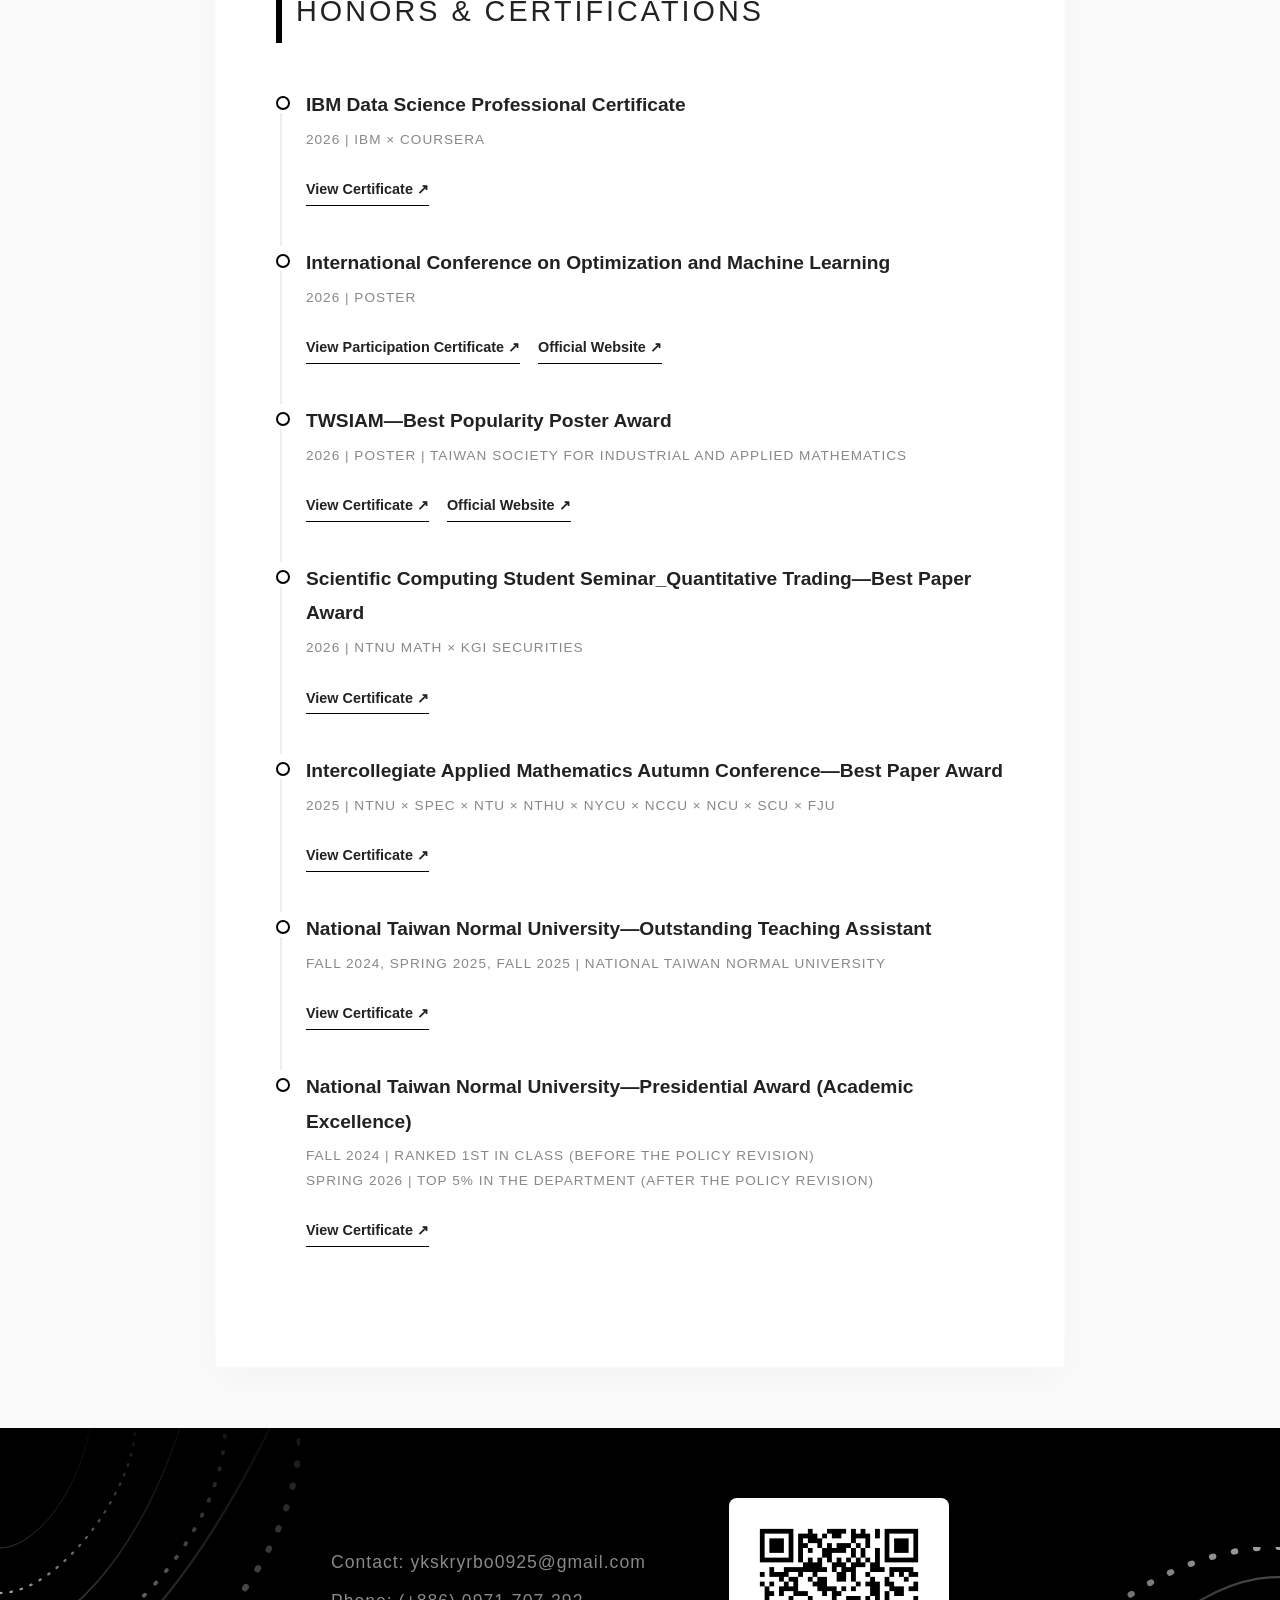
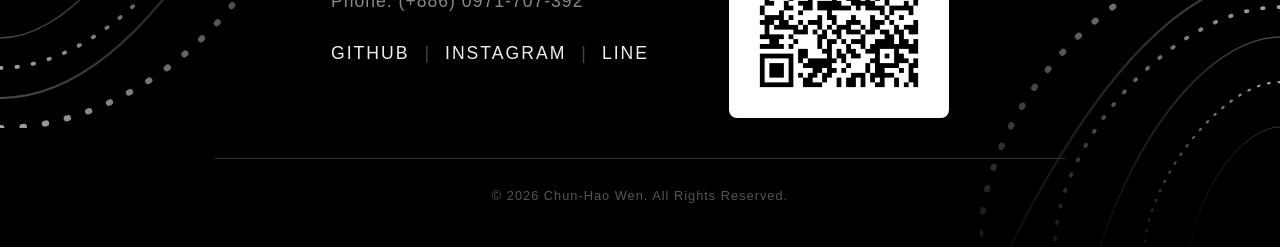
==== commit 008466c8: "Link Simulation buttons to independent longitudinal benchmark site" ====
--- a/index_en.html
+++ b/index_en.html
@@ -1861,7 +1861,7 @@
                 </div>
                 <div class="research-actions">
                     <button type="button" class="research-detail-button" aria-expanded="false" aria-controls="medical-research-detail-en">Detail</button>
-                    <a href="https://rozias0925.github.io/Rozias-Website/thesis/#en-overview" target="_blank" rel="noopener noreferrer" class="project-link">View Simulation ↗</a>
+                    <a href="https://rozias0925.github.io/FY26-Medical-Longitudinal/#en-overview" target="_blank" rel="noopener noreferrer" class="project-link">View Simulation ↗</a>
                     <button type="button" class="project-link thesis-placeholder" disabled>Thesis ↗</button>
                 </div>
                 <div class="research-entry-content" id="medical-research-detail-en" hidden>
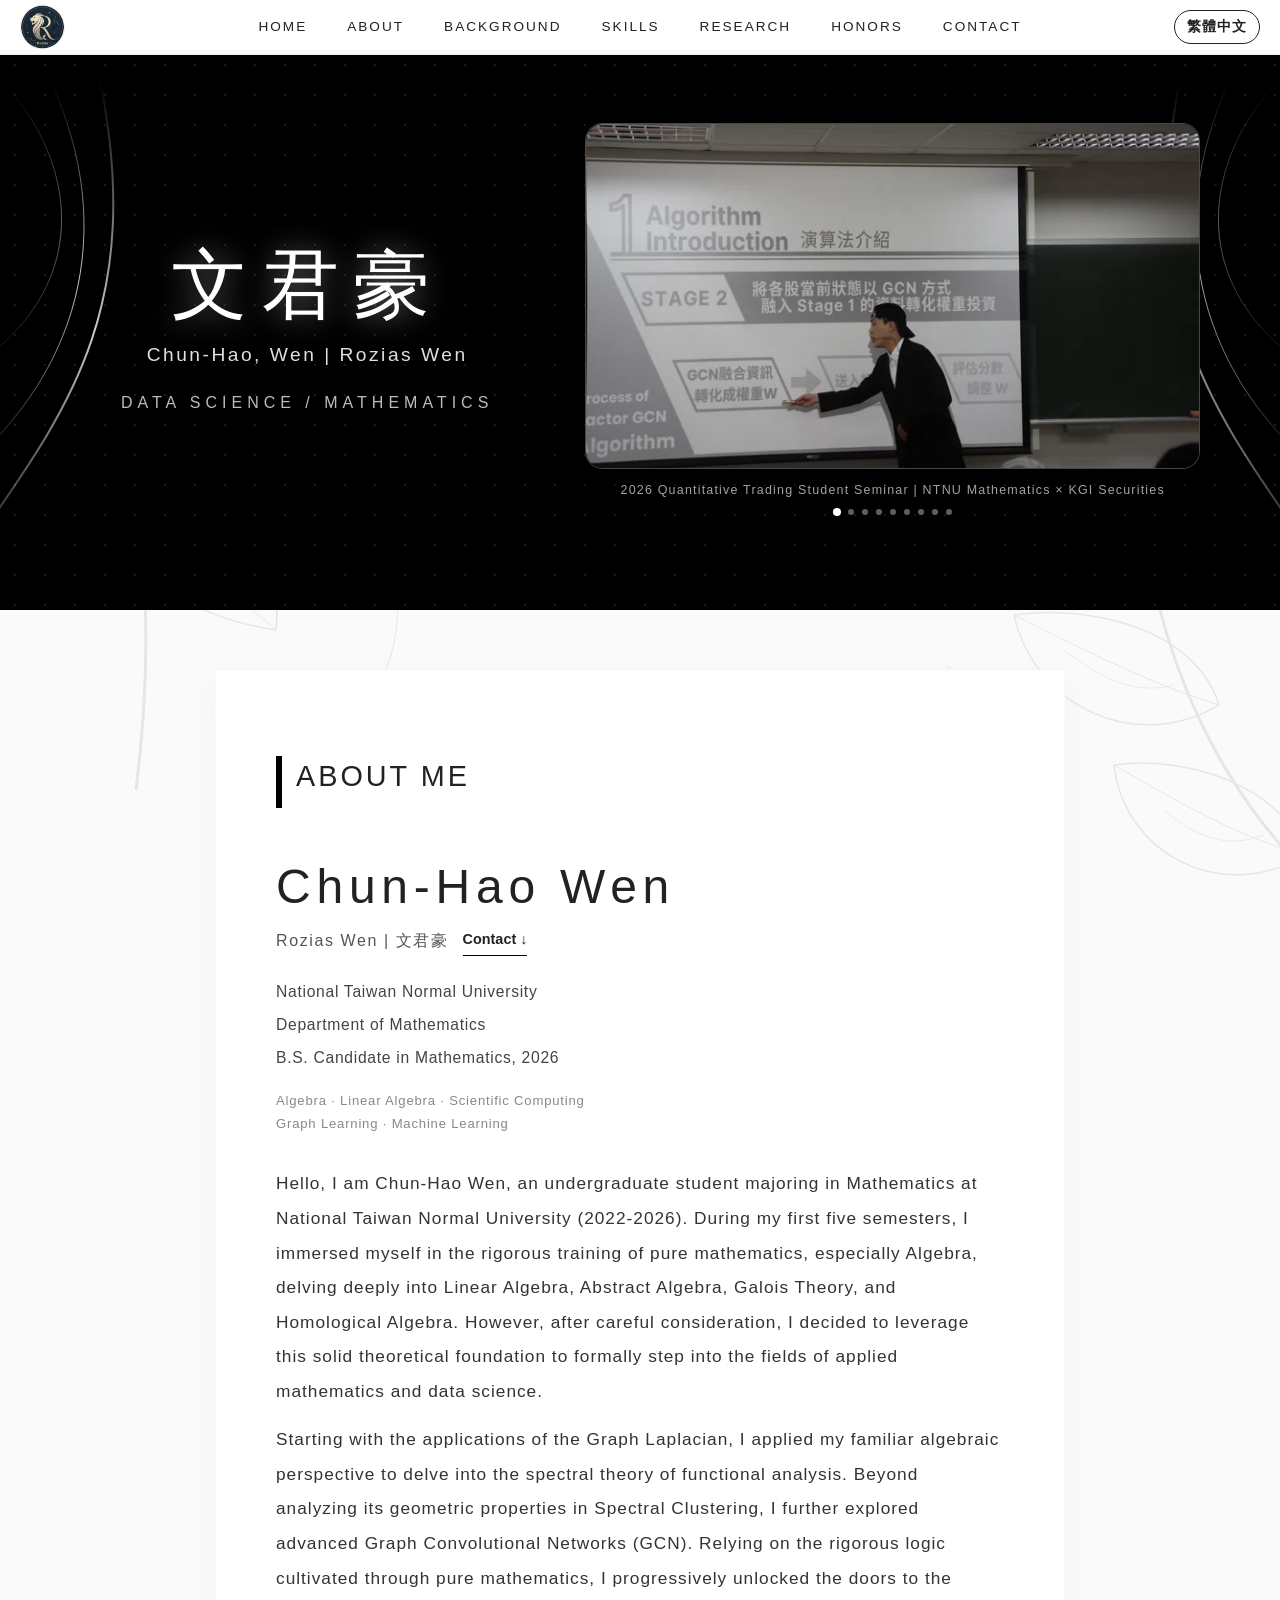
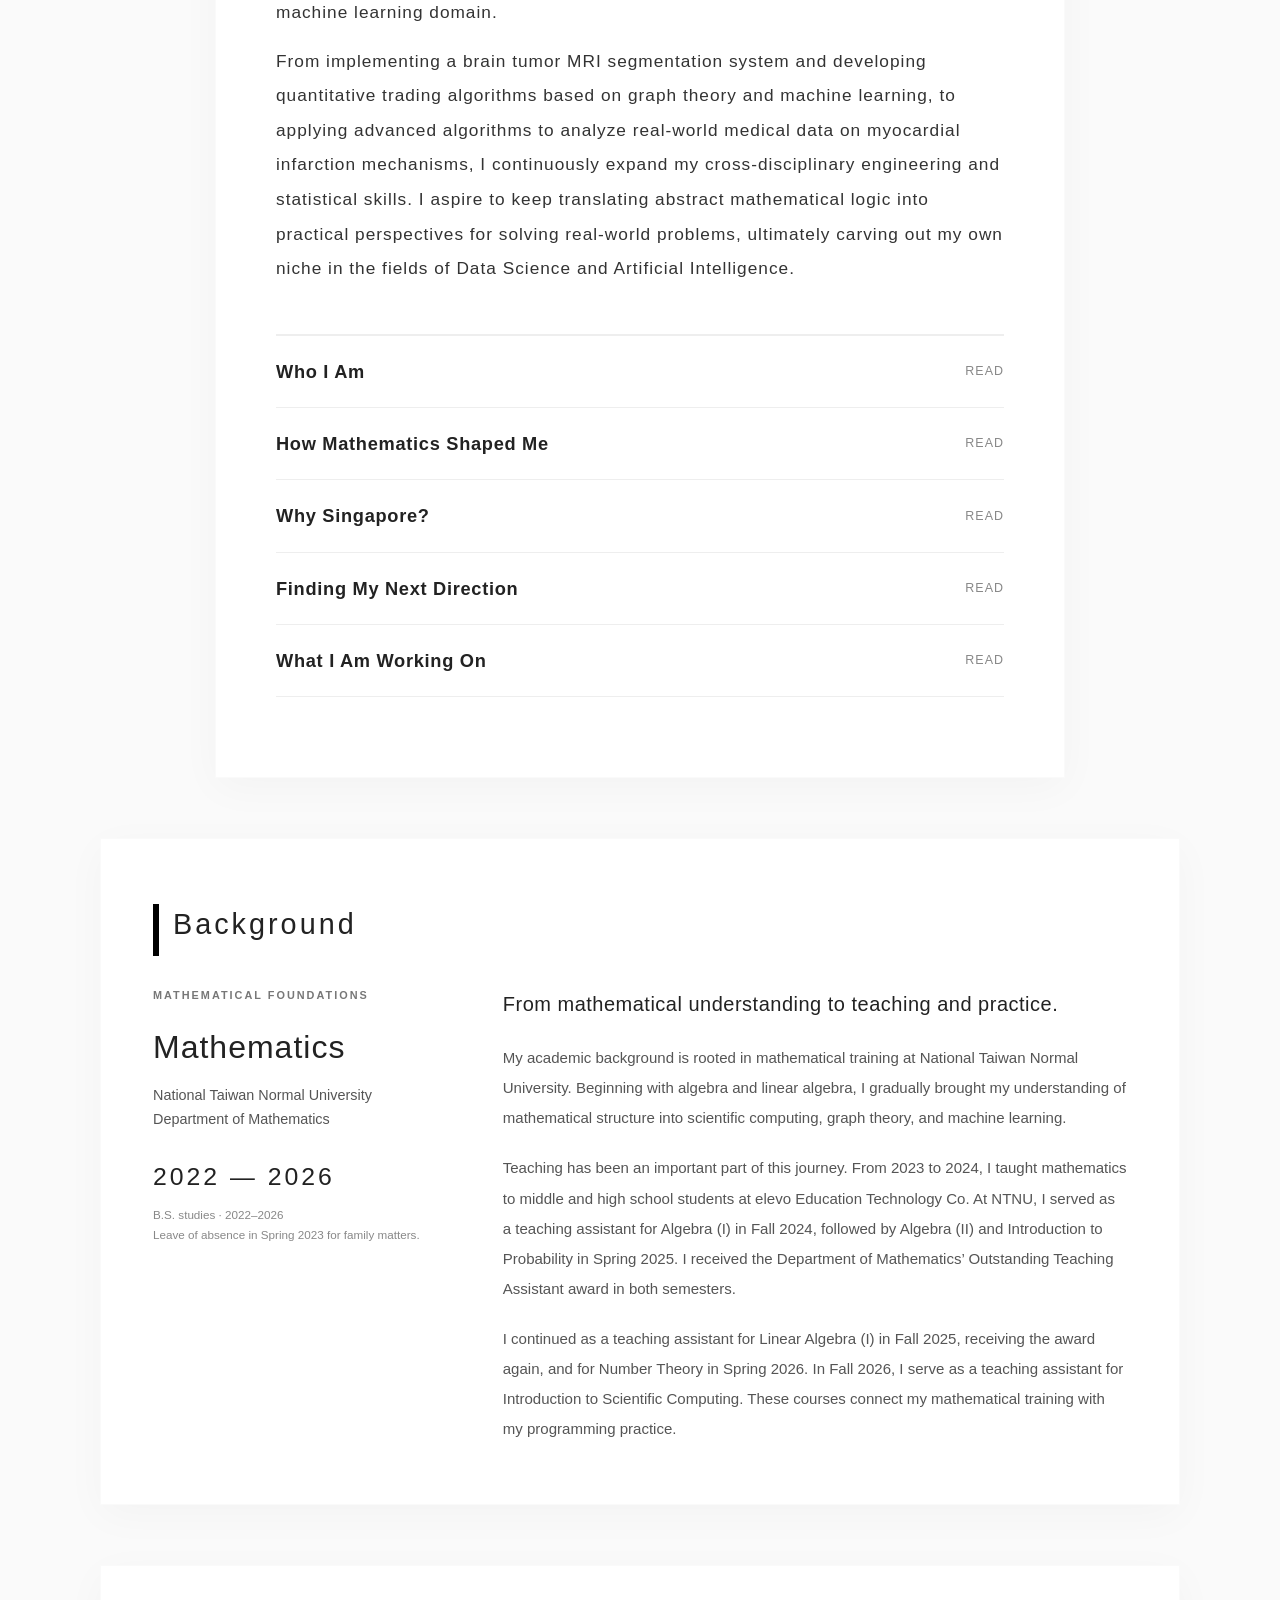
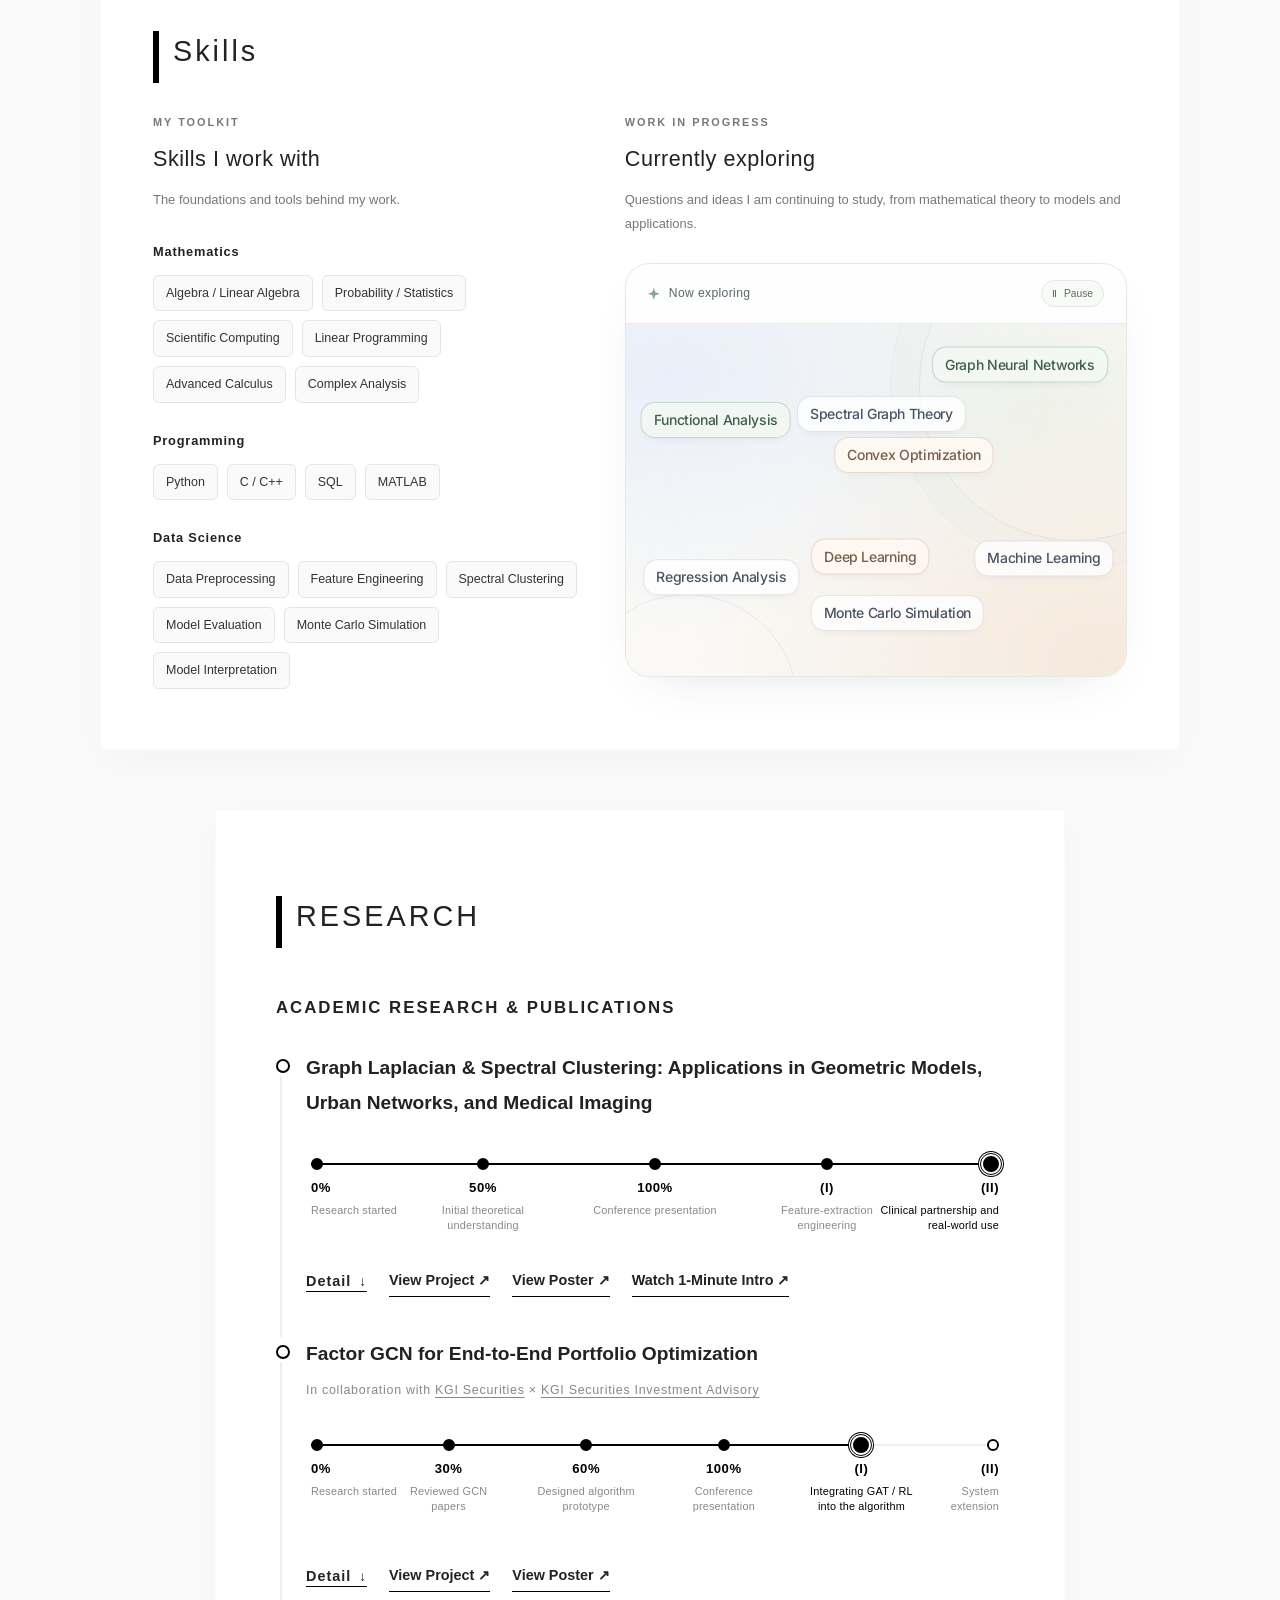
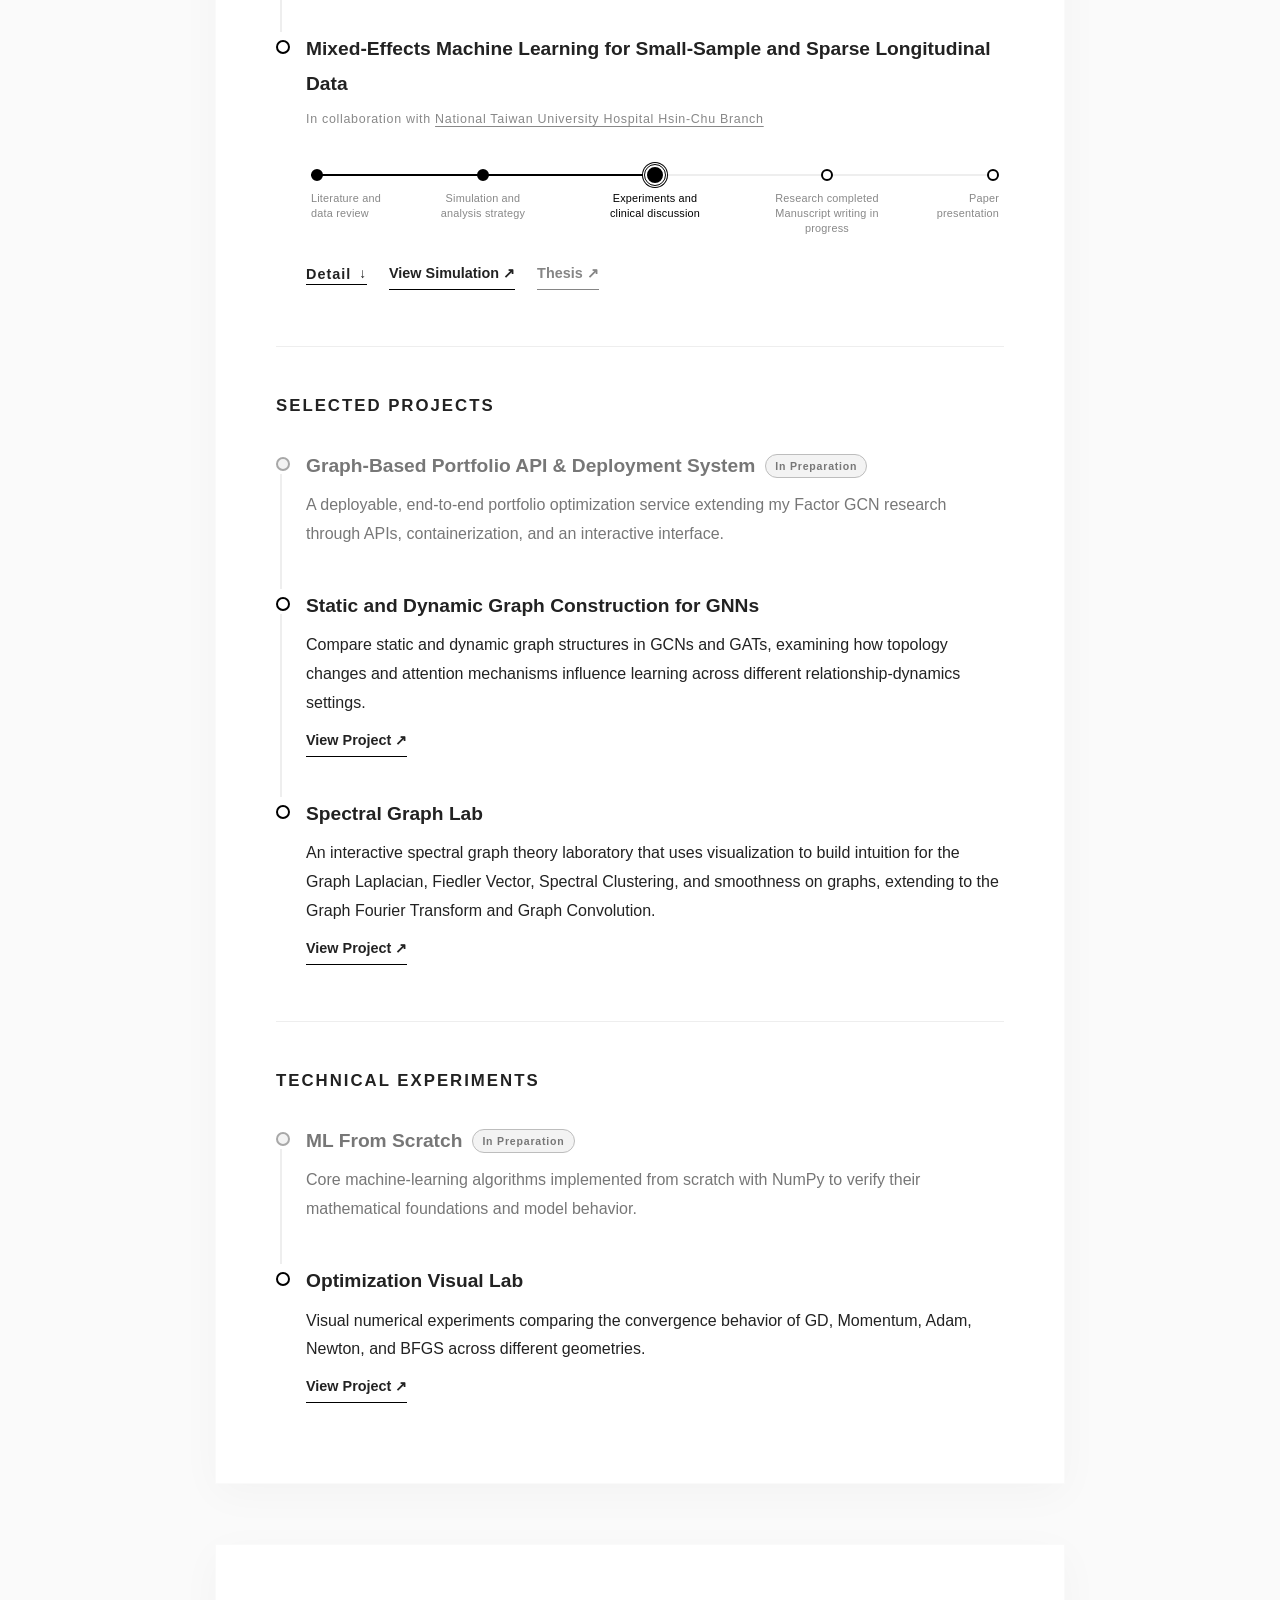
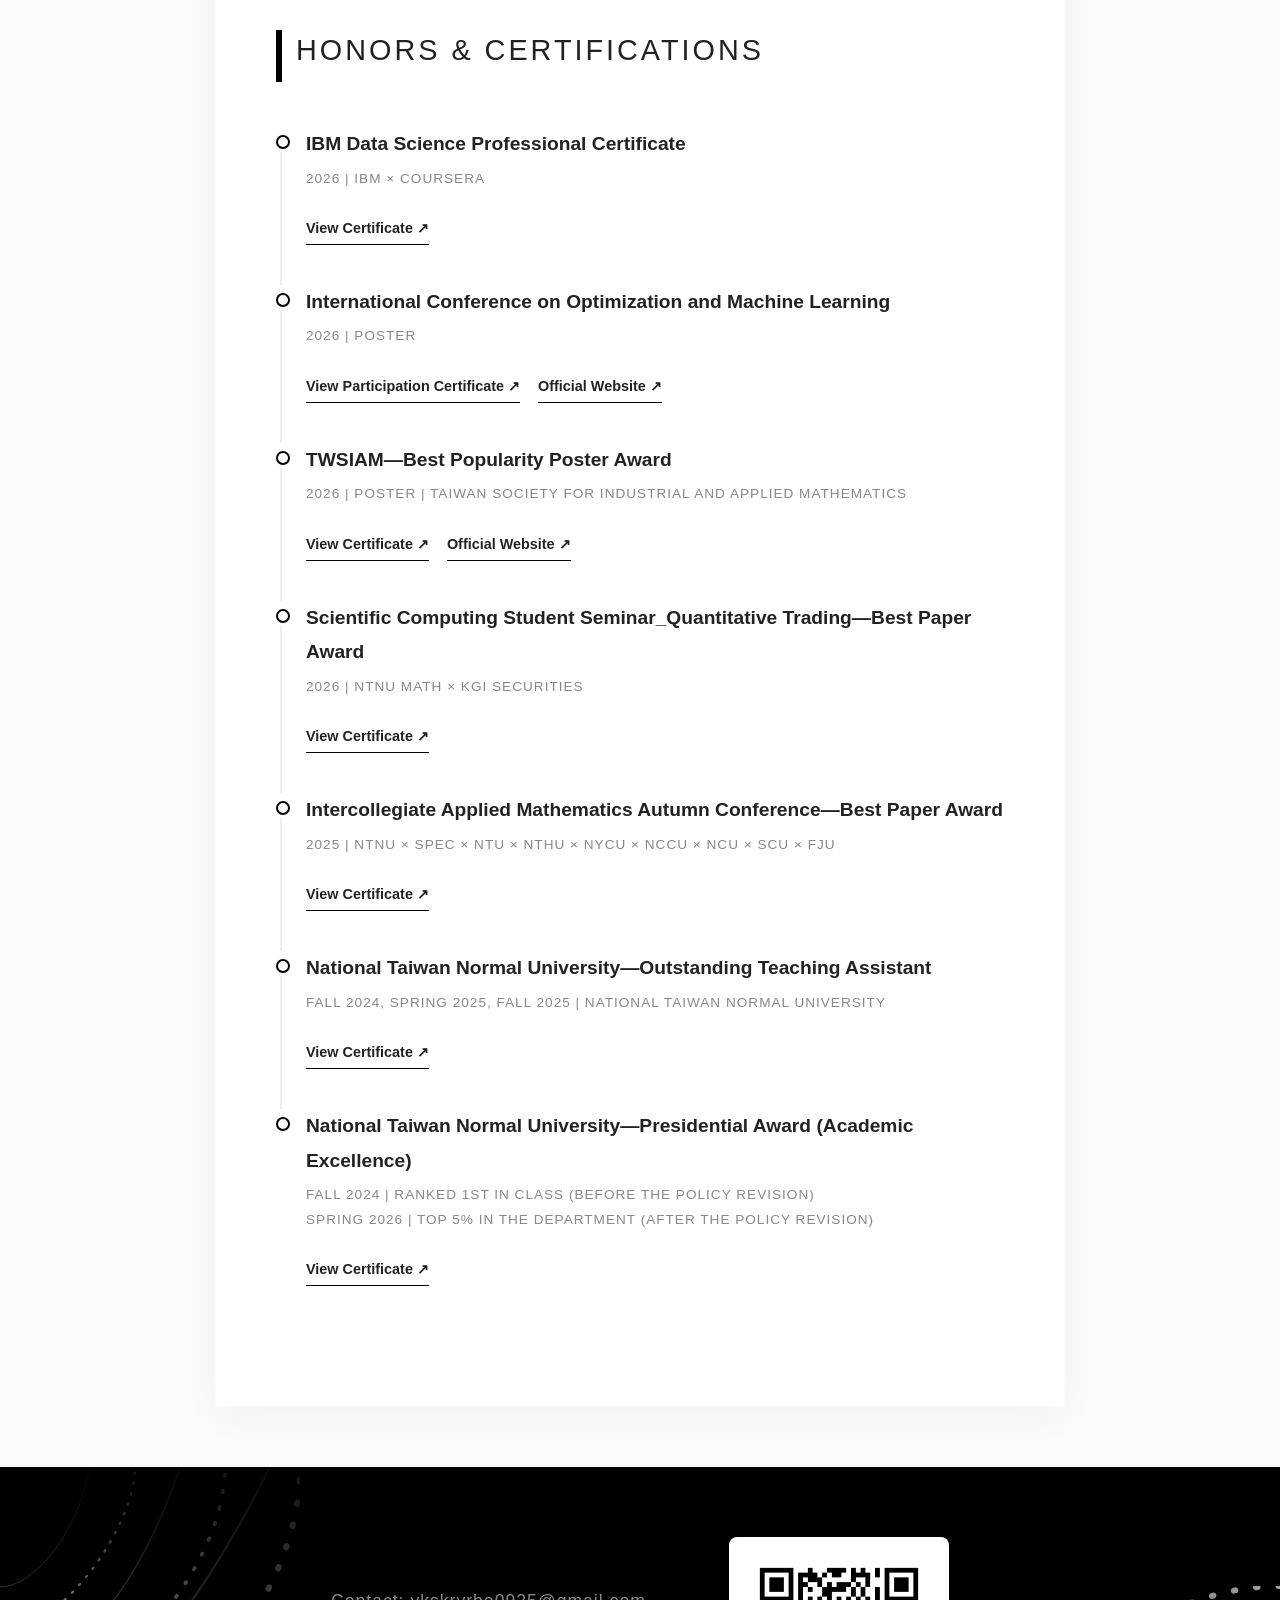
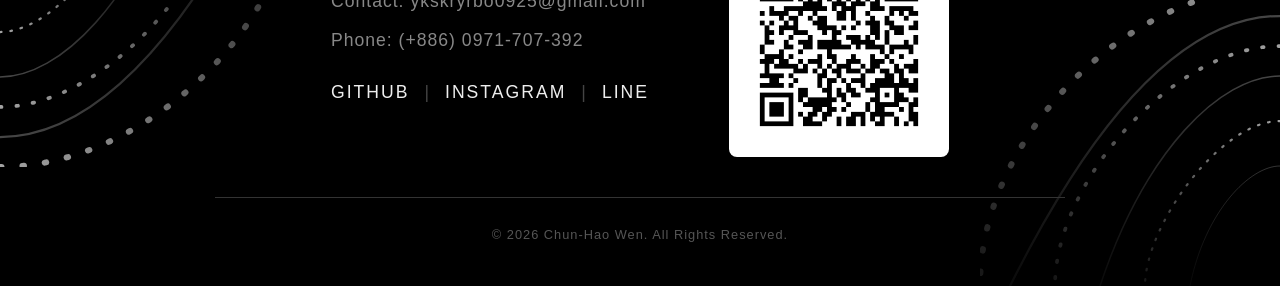
==== commit a74fd6b8: "Link completed GNN topology project on both language pages" ====
--- a/index_en.html
+++ b/index_en.html
@@ -1883,12 +1883,12 @@
                 <p>A deployable, end-to-end portfolio optimization service extending my Factor GCN research through APIs, containerization, and an interactive interface.</p>
             </div>
 
-            <div class="list-item planned-project fade-in">
+            <div class="list-item fade-in">
                 <div class="planned-project-heading">
                     <h3>Static and Dynamic Graph Construction for GNNs</h3>
-                    <span class="preparing-badge">In Preparation</span>
                 </div>
                 <p>Compare static and dynamic graph structures in GCNs and GATs, examining how topology changes and attention mechanisms influence learning across different relationship-dynamics settings.</p>
+                <a href="https://rozias0925.github.io/FY26-GNN-Topology/" target="_blank" rel="noopener" class="project-link">View Project ↗</a>
             </div>
 
             <div class="list-item fade-in">
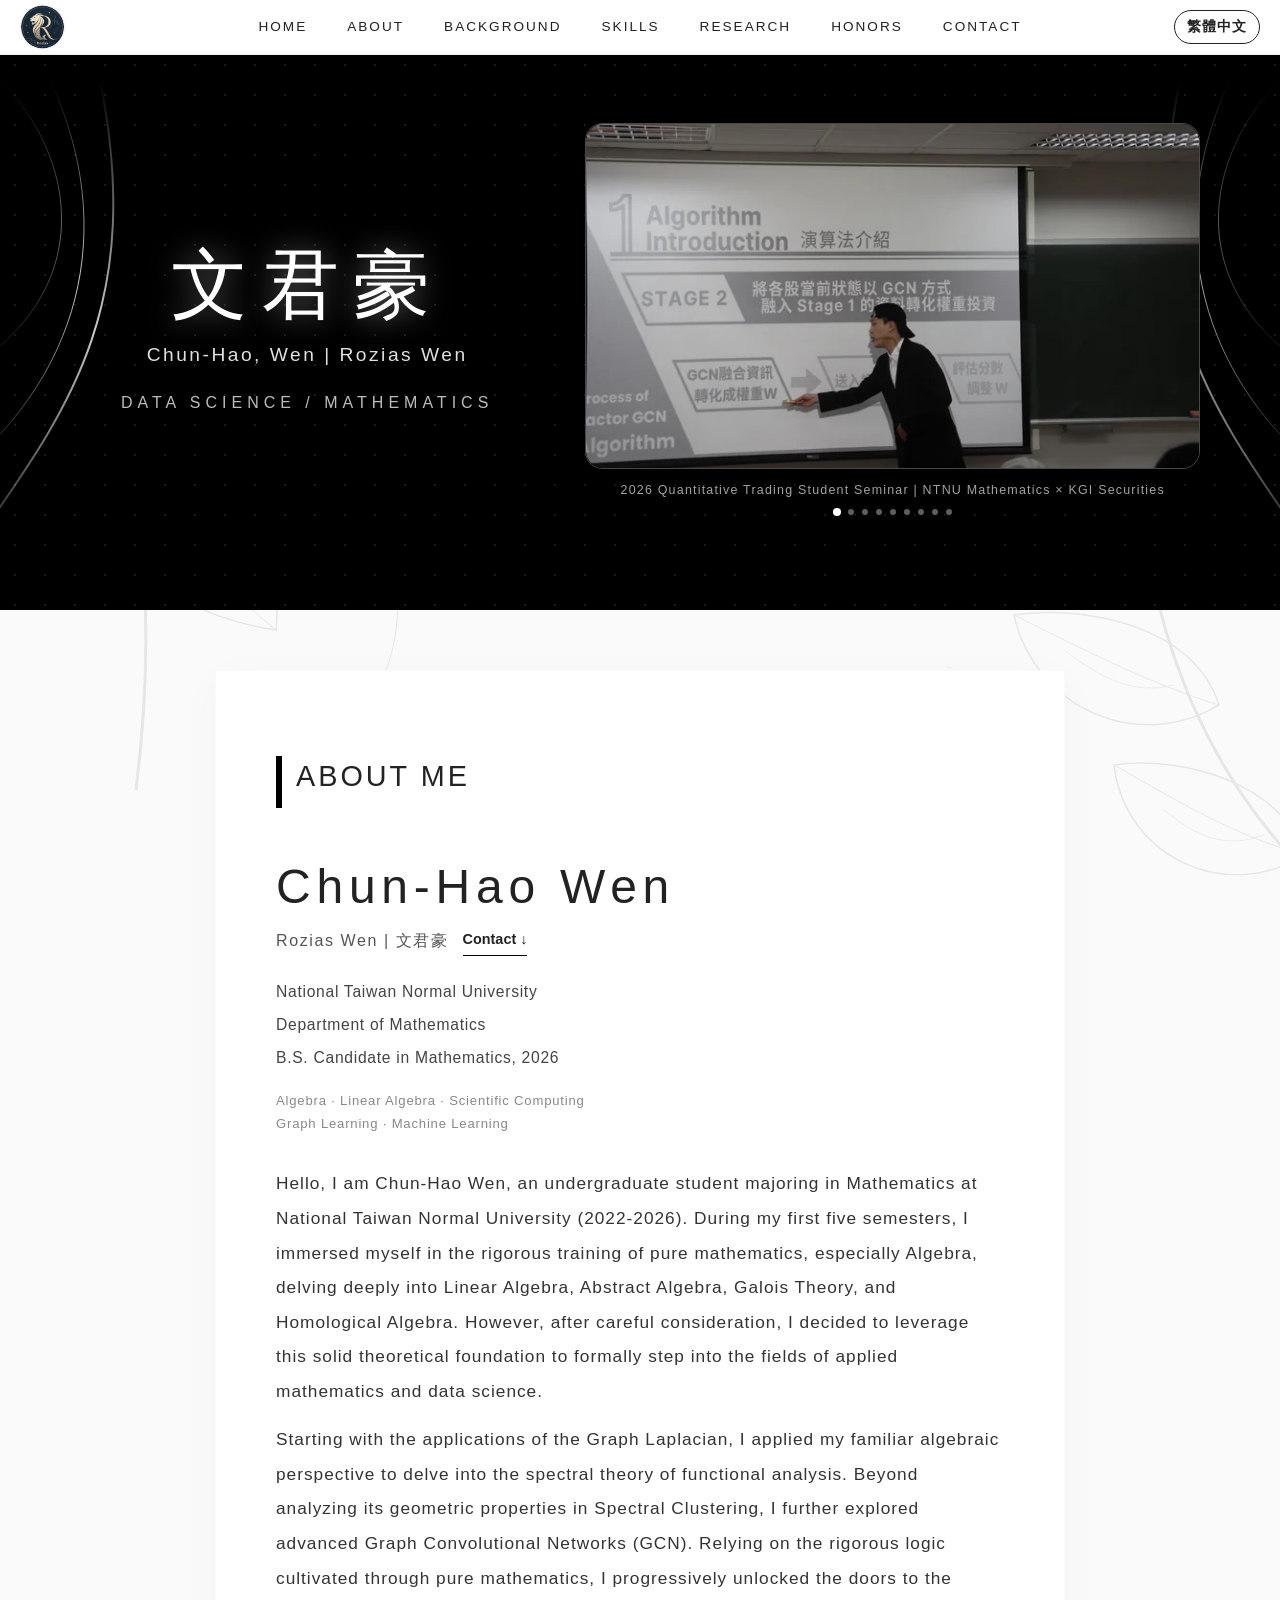
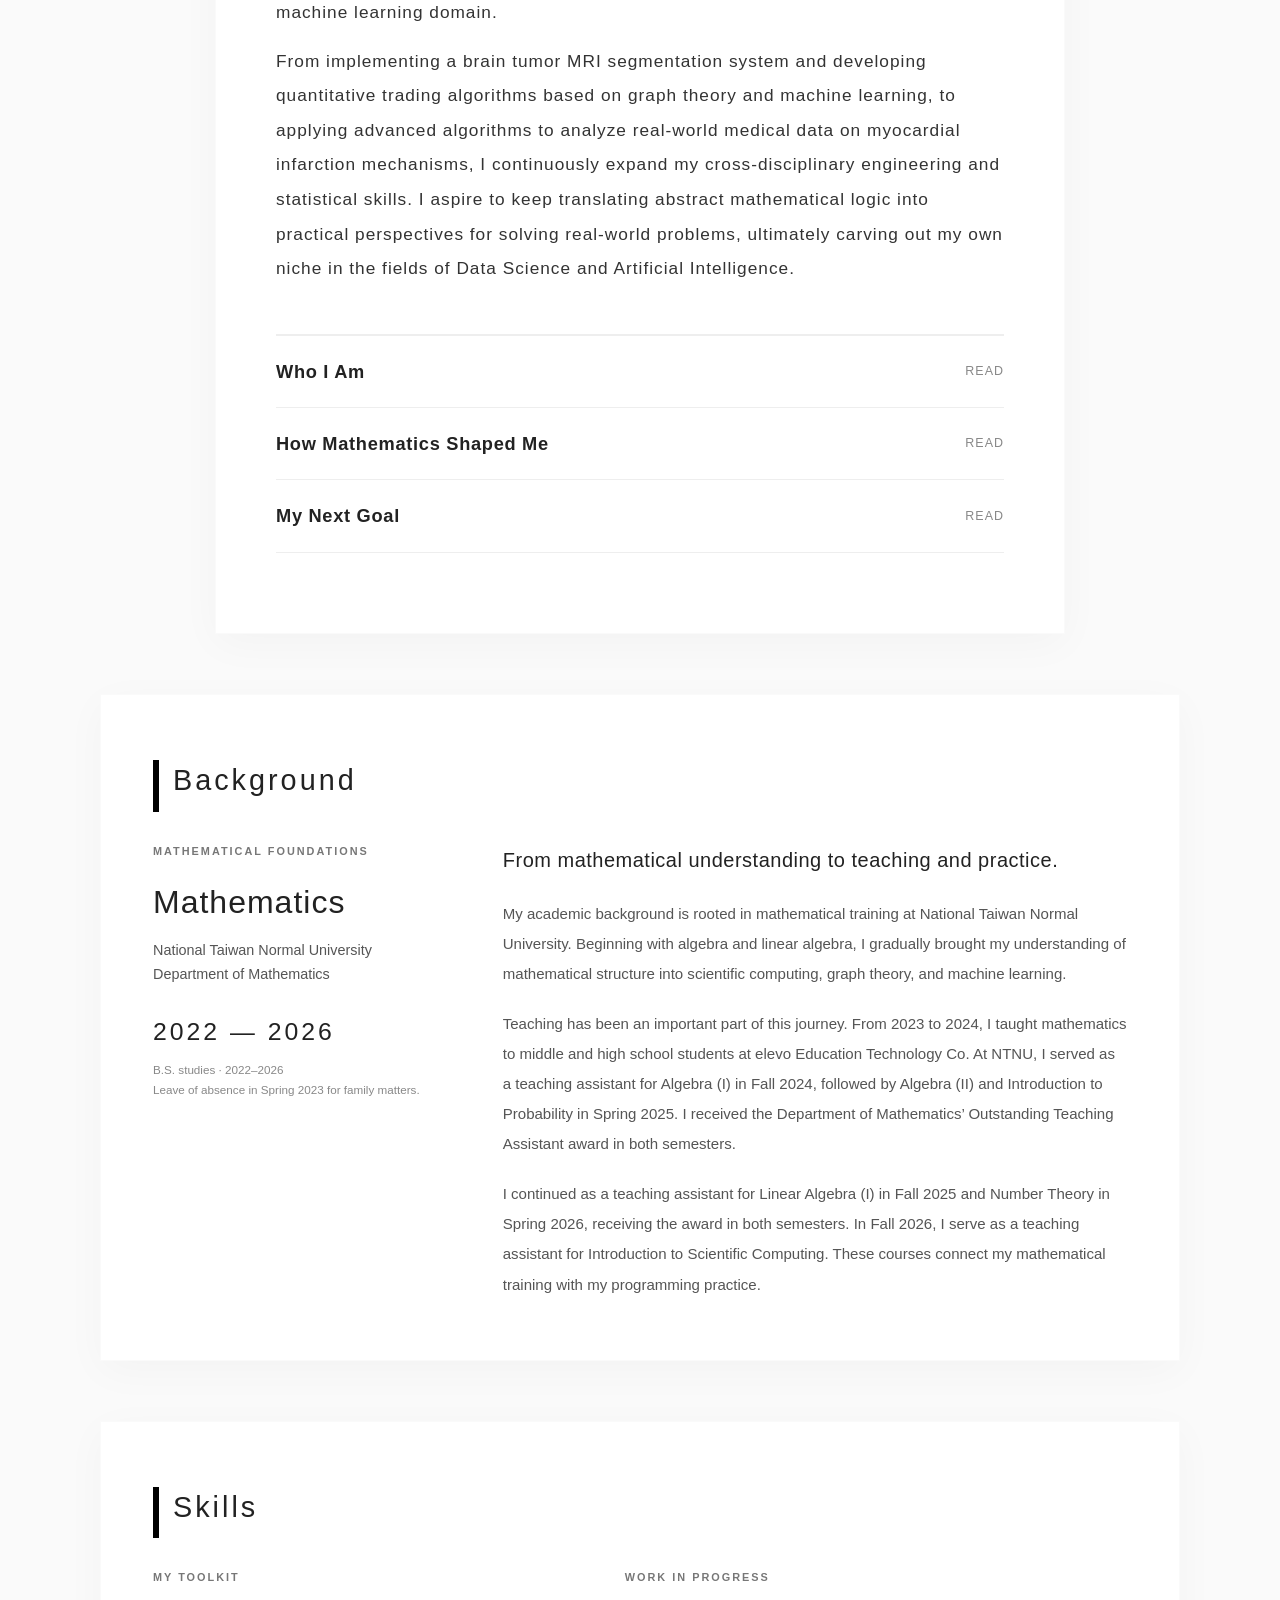
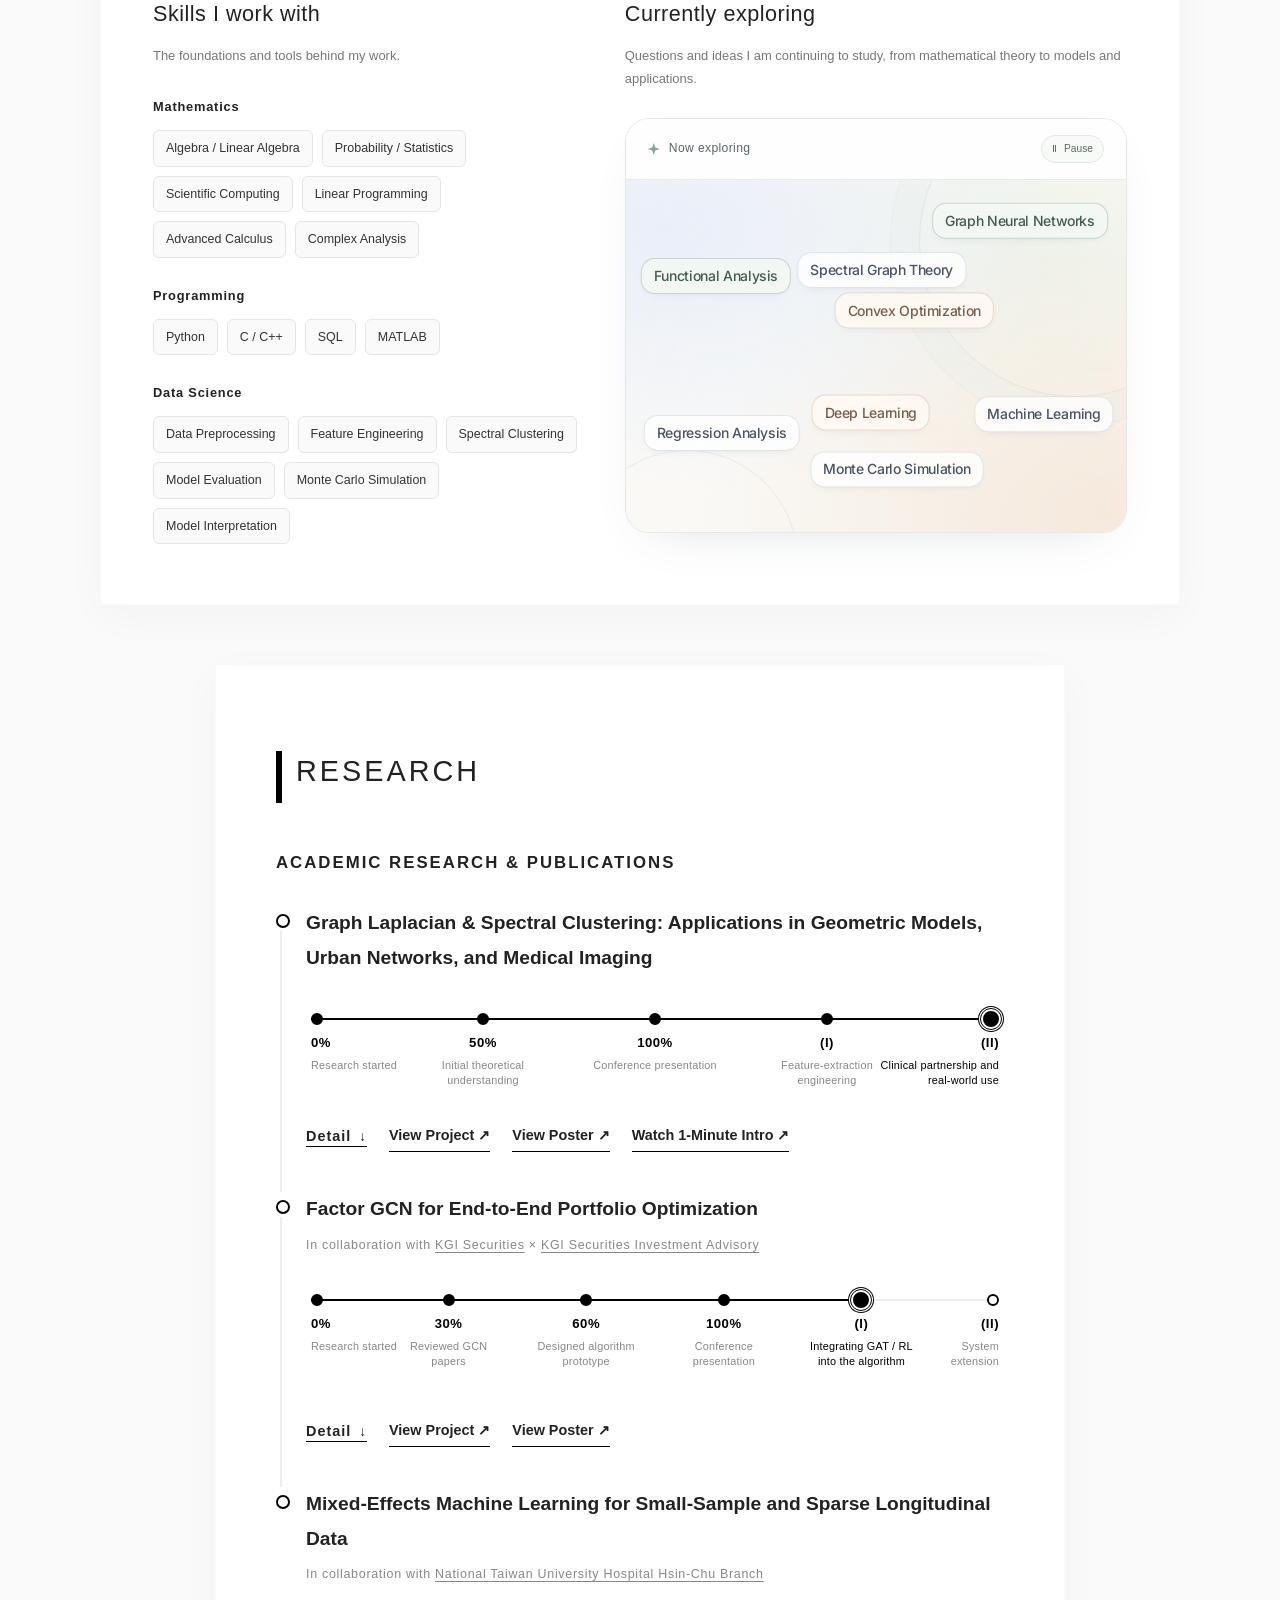
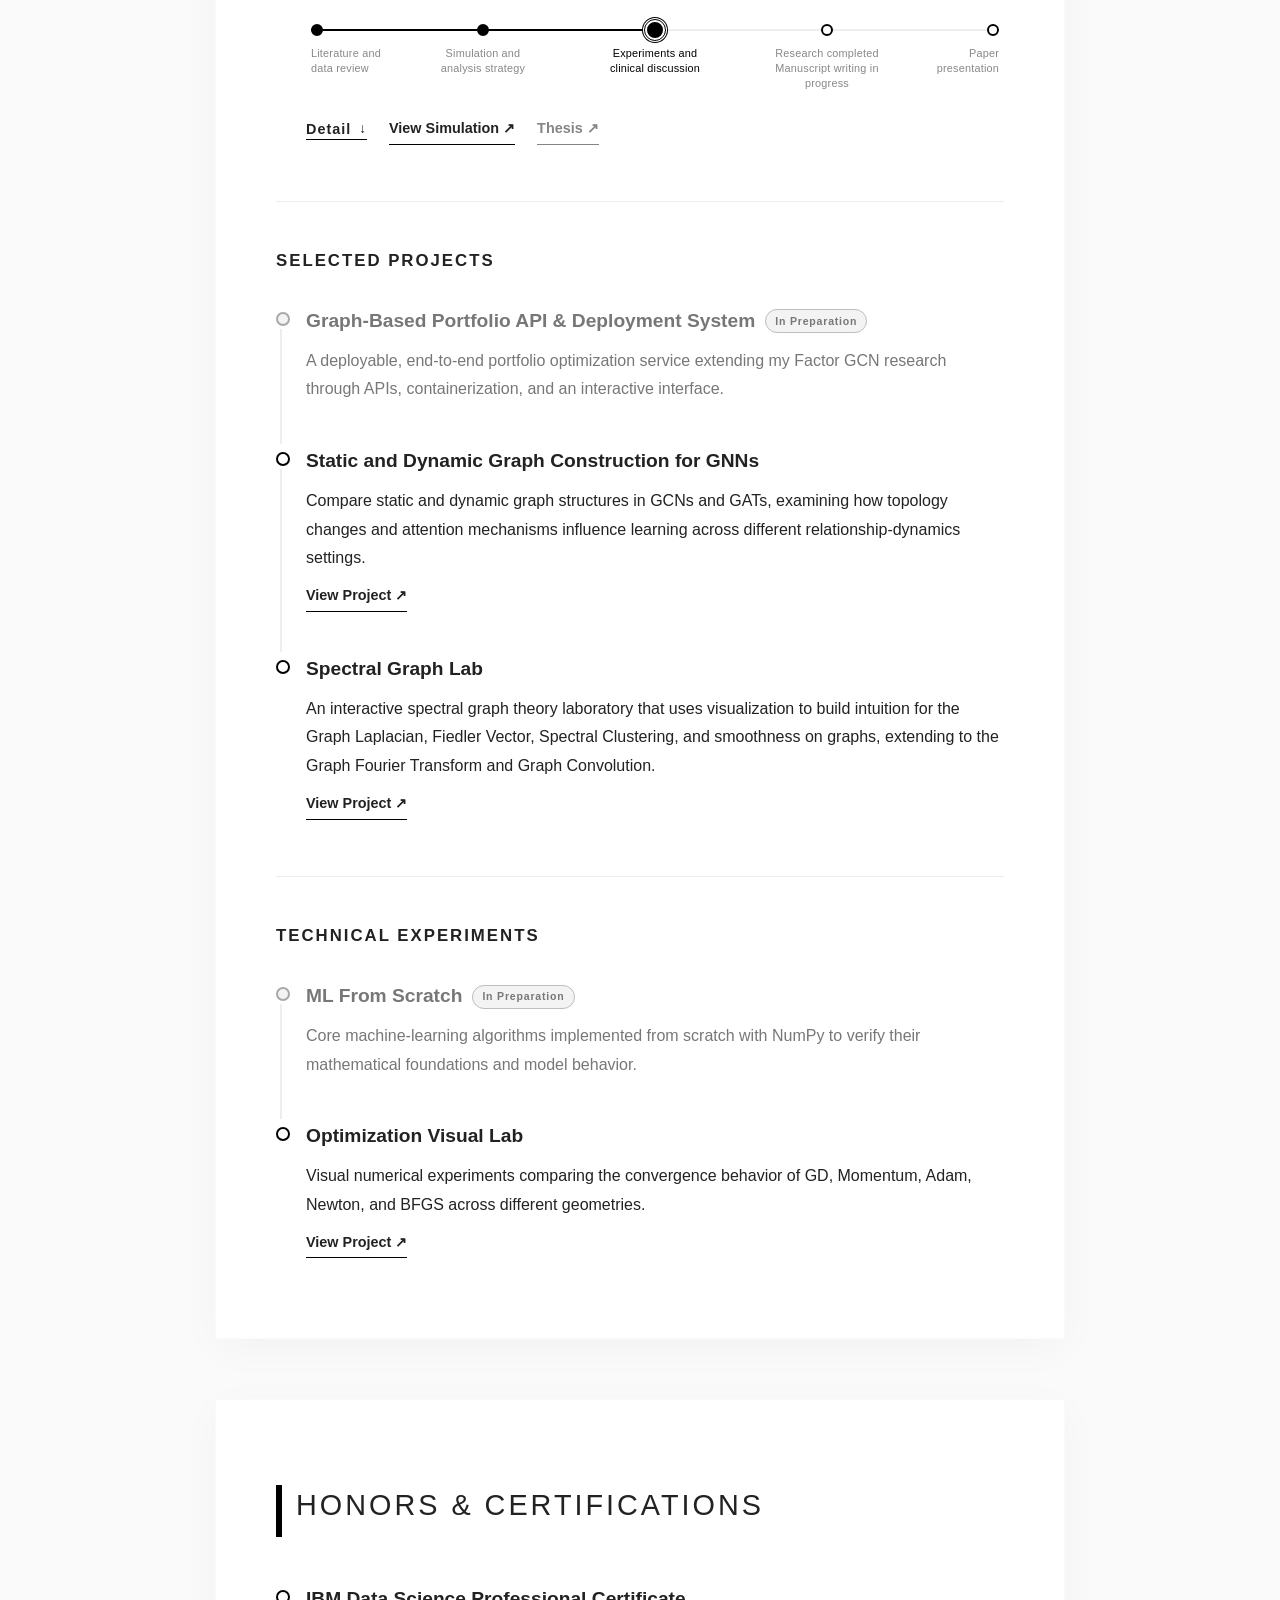
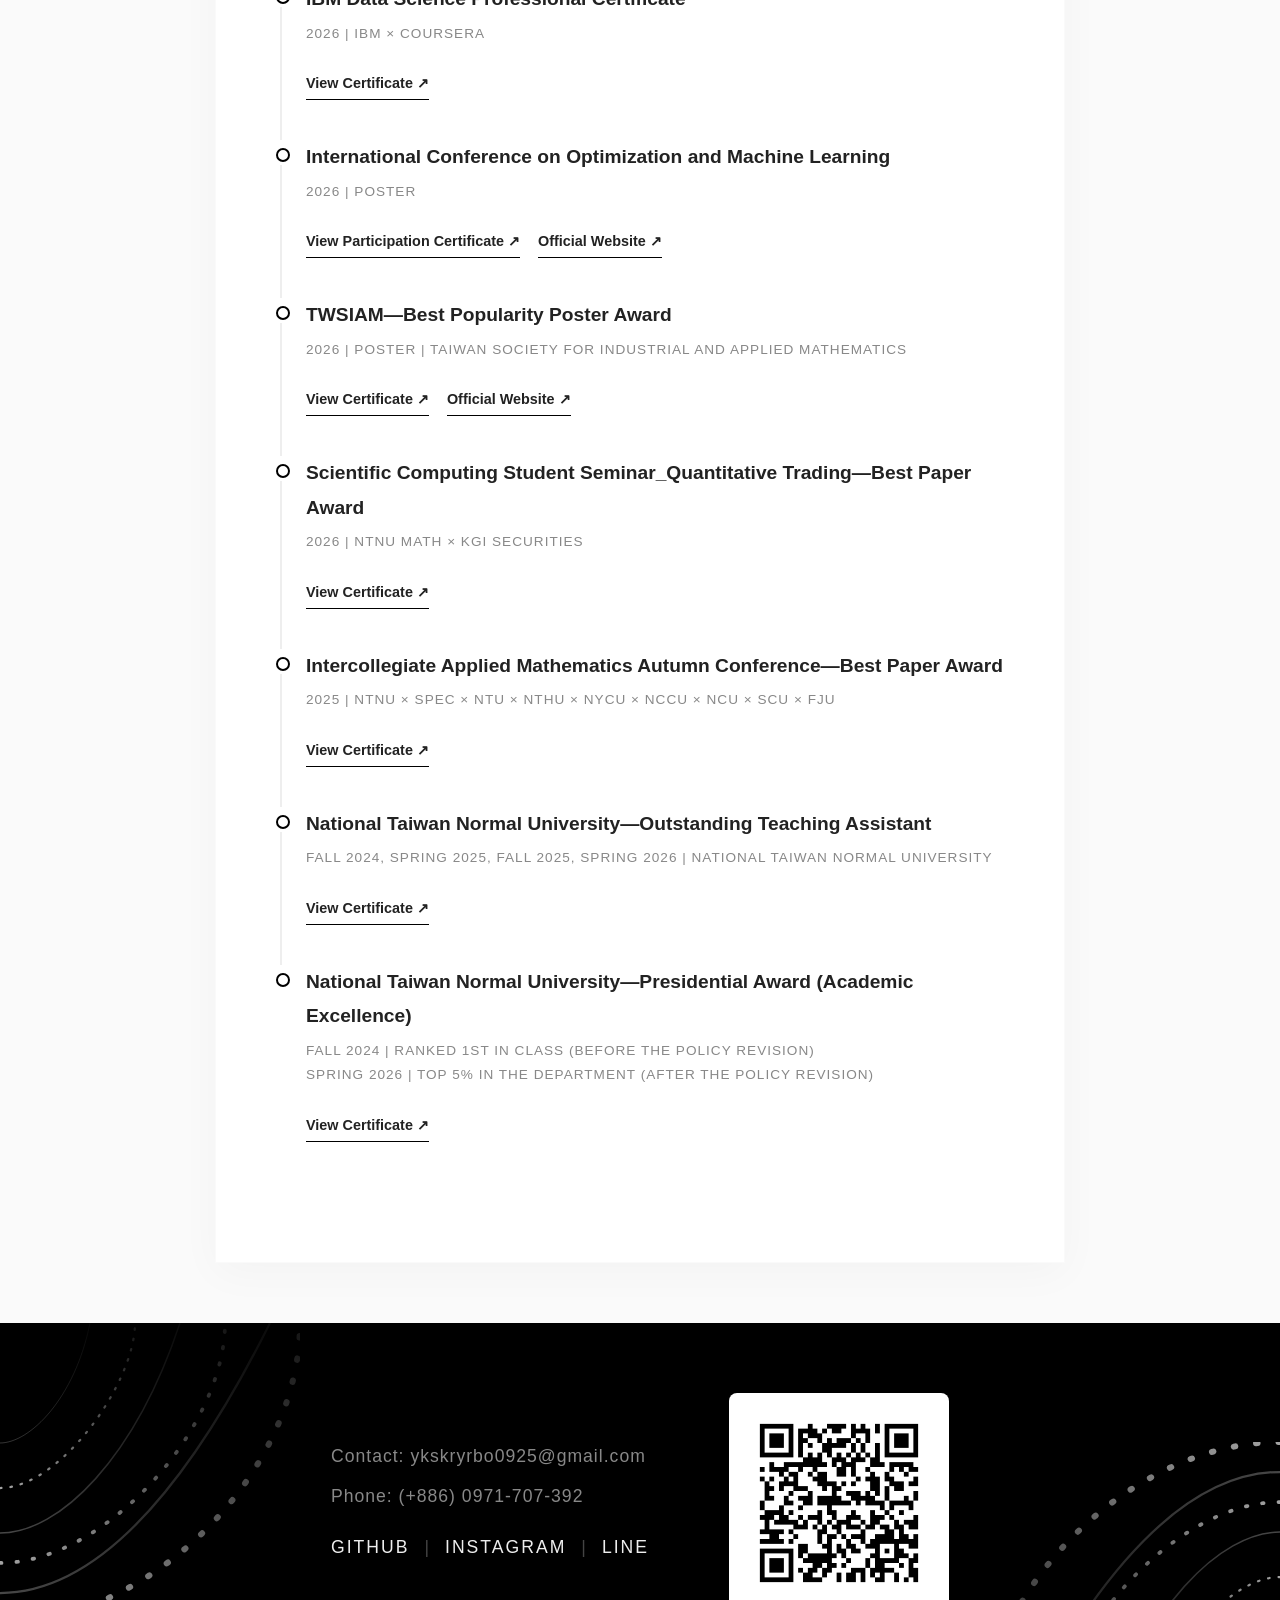
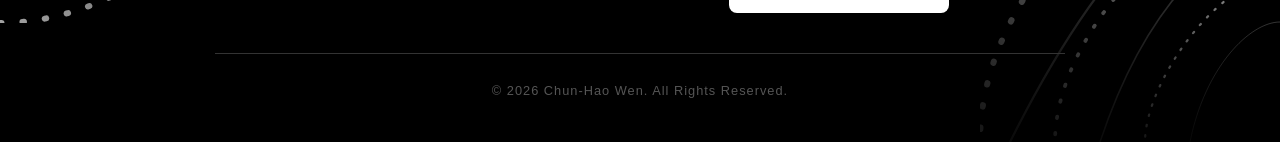
==== commit b56bb30a: "Update personal profile, graduate study goals, and teaching honors" ====
--- a/index_en.html
+++ b/index_en.html
@@ -1014,6 +1014,10 @@
             margin: 0;
         }
 
+        .about-disclosure-body p + p {
+            margin-top: 16px;
+        }
+
         .about-empty {
             min-height: 2px;
         }
@@ -1600,7 +1604,9 @@
                     <span class="about-disclosure-title">Who I Am</span>
                     <span class="about-disclosure-action">Read</span>
                 </summary>
-                <div class="about-disclosure-body about-empty" aria-hidden="true"></div>
+                <div class="about-disclosure-body">
+                    <p class="handwriting">I am a curious person who enjoys exploring new ideas and taking on challenges. I enjoy learning new things and often seek to understand the essence of a problem through independent thinking and continual questioning. I set standards for myself and believe that growth comes from continually trying, reflecting, and improving. Although striving for perfection sometimes makes me hesitate, I am gradually learning to accept uncertainty. Beyond gaining knowledge and achieving goals, I hope to broaden my horizons through varied experiences and explore the many possibilities life has to offer.</p>
+                </div>
             </details>
 
             <details class="about-disclosure fade-in">
@@ -1615,31 +1621,15 @@
 
             <details class="about-disclosure fade-in">
                 <summary>
-                    <span class="about-disclosure-title">Why Singapore?</span>
+                    <span class="about-disclosure-title">My Next Goal</span>
                     <span class="about-disclosure-action">Read</span>
                 </summary>
                 <div class="about-disclosure-body">
-                    <p class="handwriting">My first visit to Singapore in 2018 left a strong impression of a city shaped by development and order. Returning in early 2025 and speaking with local students made the learning environment I seek much clearer: efficient, ambitious, and grounded in high personal standards. It is a place I would honestly call my own idea of a utopia. That aspiration has led me to set my sights on graduate study in machine learning, data science, or artificial intelligence at NUS or NTU.</p>
+                    <p class="handwriting">My next goal is to pursue graduate studies abroad and continue growing in a broader, more diverse academic environment. Building on my foundation in mathematics and my interdisciplinary research experience, I hope to deepen my knowledge and skills in data science, machine learning, and artificial intelligence. I also look forward to exchanging ideas with people from different cultural and professional backgrounds and encountering different ways of thinking and perspectives on research. For me, studying abroad is more than academic advancement. It is an important opportunity to step outside my comfort zone, broaden my international outlook, and explore possible directions for my future.</p>
+                    <p class="handwriting">Moving toward machine learning was not a rejection of pure mathematics. It was a deliberate choice after reflecting on my temperament, interests, and the kinds of problems I want to work on. Receiving the Best Paper Award at the 2025 Intercollegiate Applied Mathematics Autumn Conference showed me that my mathematical ideas could travel into new settings, while scientific computing revealed the connection among models, data, and algorithms. From Graph Laplacian to GCN, I found that my training in pure mathematics and logical reasoning had not been left behind; it had opened a new door into ML.</p>
                 </div>
             </details>
 
-            <details class="about-disclosure fade-in">
-                <summary>
-                    <span class="about-disclosure-title">Finding My Next Direction</span>
-                    <span class="about-disclosure-action">Read</span>
-                </summary>
-                <div class="about-disclosure-body">
-                    <p class="handwriting">Moving toward machine learning was not a rejection of pure mathematics. It was a deliberate choice after reflecting on my temperament, interests, and the kinds of problems I want to work on. Receiving the Best Paper Award at the 2025 Intercollegiate Applied Mathematics Autumn Conference showed me that my mathematical ideas could travel into new settings, while scientific computing revealed the connection among models, data, and algorithms. From Graph Laplacian to GCN, I found that my training in pure mathematics and logical reasoning had not been left behind; it had opened a new door into ML.</p>
-                </div>
-            </details>
-
-            <details class="about-disclosure fade-in">
-                <summary>
-                    <span class="about-disclosure-title">What I Am Working On</span>
-                    <span class="about-disclosure-action">Read</span>
-                </summary>
-                <div class="about-disclosure-body about-empty" aria-hidden="true"></div>
-            </details>
         </div>
     </section>
 
@@ -1658,7 +1648,7 @@
                 <h3>From mathematical understanding to teaching and practice.</h3>
                 <p data-background-paragraph="0">My academic background is rooted in mathematical training at National Taiwan Normal University. Beginning with algebra and linear algebra, I gradually brought my understanding of mathematical structure into scientific computing, graph theory, and machine learning.</p>
                 <p data-background-paragraph="1">Teaching has been an important part of this journey. From 2023 to 2024, I taught mathematics to middle and high school students at elevo Education Technology Co. At NTNU, I served as a teaching assistant for Algebra (I) in Fall 2024, followed by Algebra (II) and Introduction to Probability in Spring 2025. I received the Department of Mathematics’ Outstanding Teaching Assistant award in both semesters.</p>
-                <p data-background-paragraph="2">I continued as a teaching assistant for Linear Algebra (I) in Fall 2025, receiving the award again, and for Number Theory in Spring 2026. In Fall 2026, I serve as a teaching assistant for Introduction to Scientific Computing. These courses connect my mathematical training with my programming practice.</p>
+                <p data-background-paragraph="2">I continued as a teaching assistant for Linear Algebra (I) in Fall 2025 and Number Theory in Spring 2026, receiving the award in both semesters. In Fall 2026, I serve as a teaching assistant for Introduction to Scientific Computing. These courses connect my mathematical training with my programming practice.</p>
             </div>
         </div>
     </section>
@@ -1962,7 +1952,7 @@
 
         <div class="list-item fade-in">
             <h3>National Taiwan Normal University—Outstanding Teaching Assistant</h3>
-            <div class="meta">Fall 2024, Spring 2025, Fall 2025 | National Taiwan Normal University</div>
+            <div class="meta">Fall 2024, Spring 2025, Fall 2025, Spring 2026 | National Taiwan Normal University</div>
             <a href="assets/certificates/outstanding-teaching-assistant.pdf" target="_blank" rel="noopener" class="project-link">View Certificate ↗</a>
         </div>
 
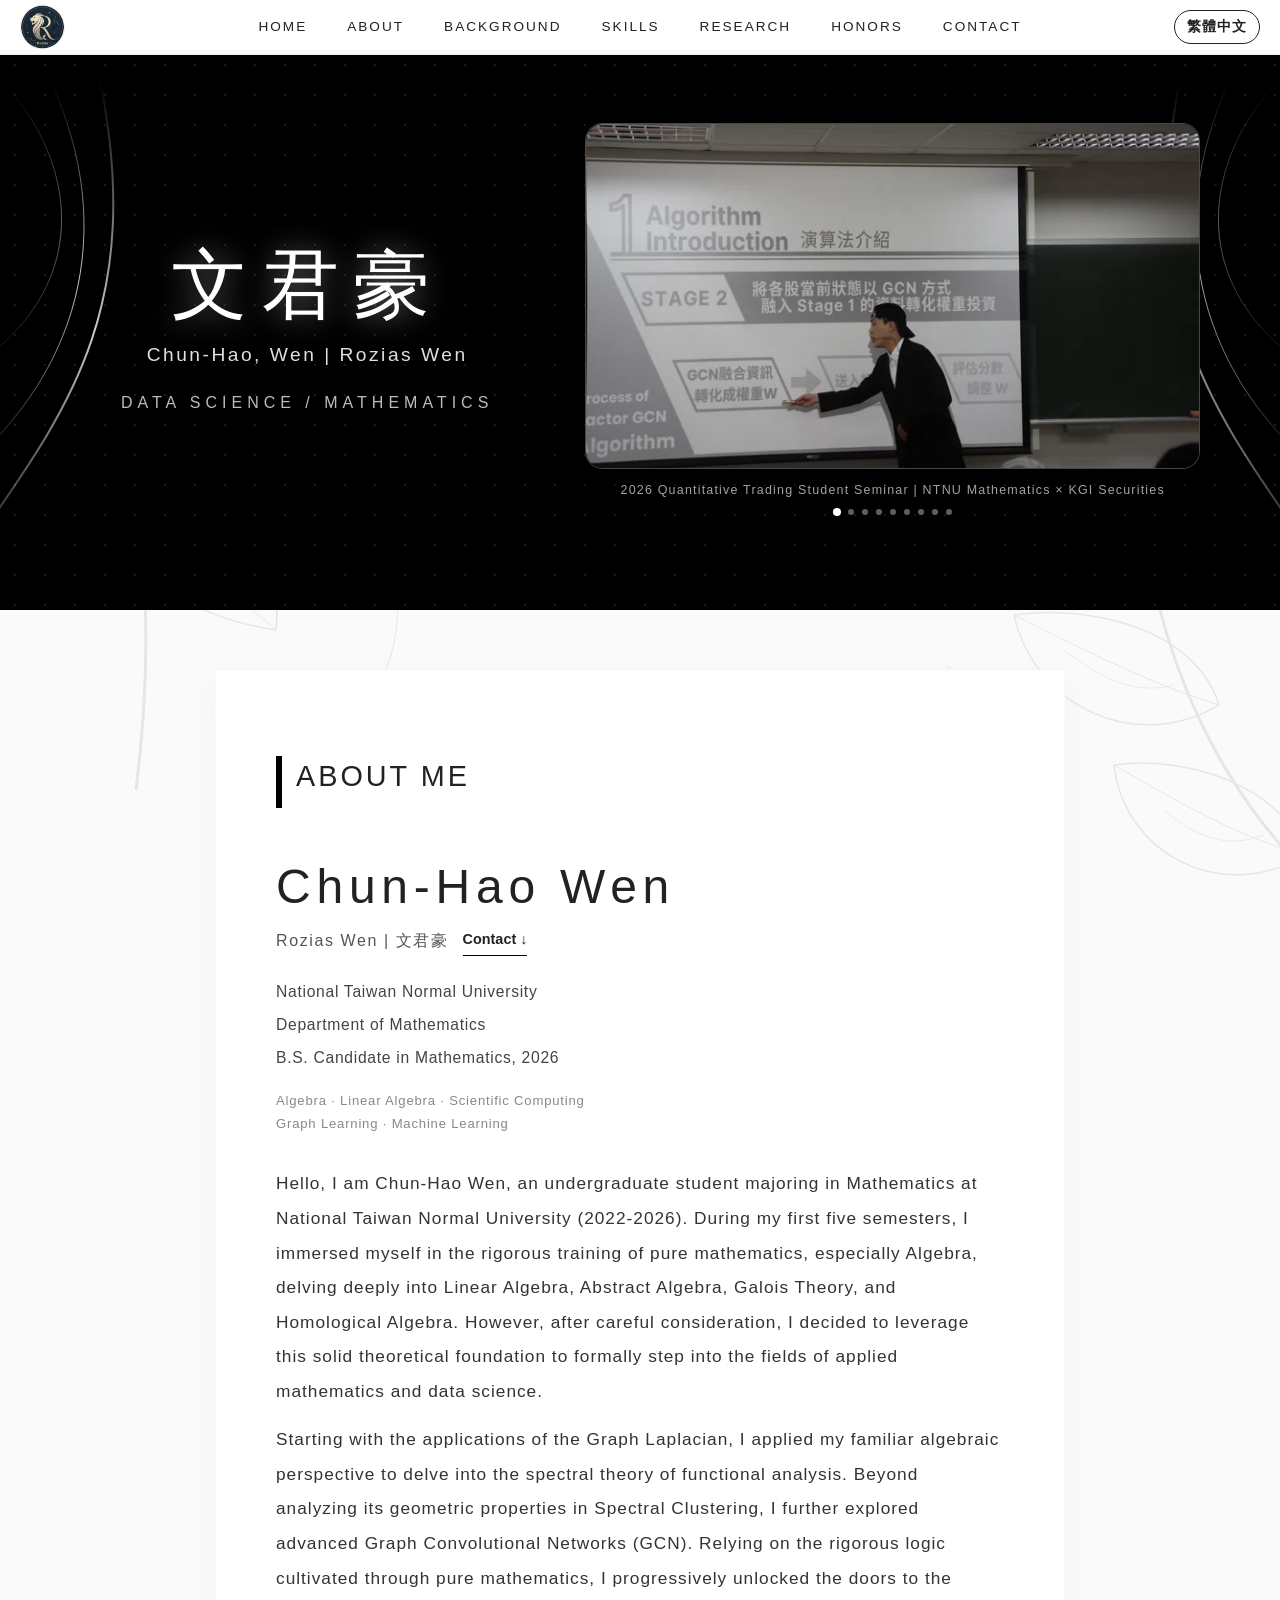
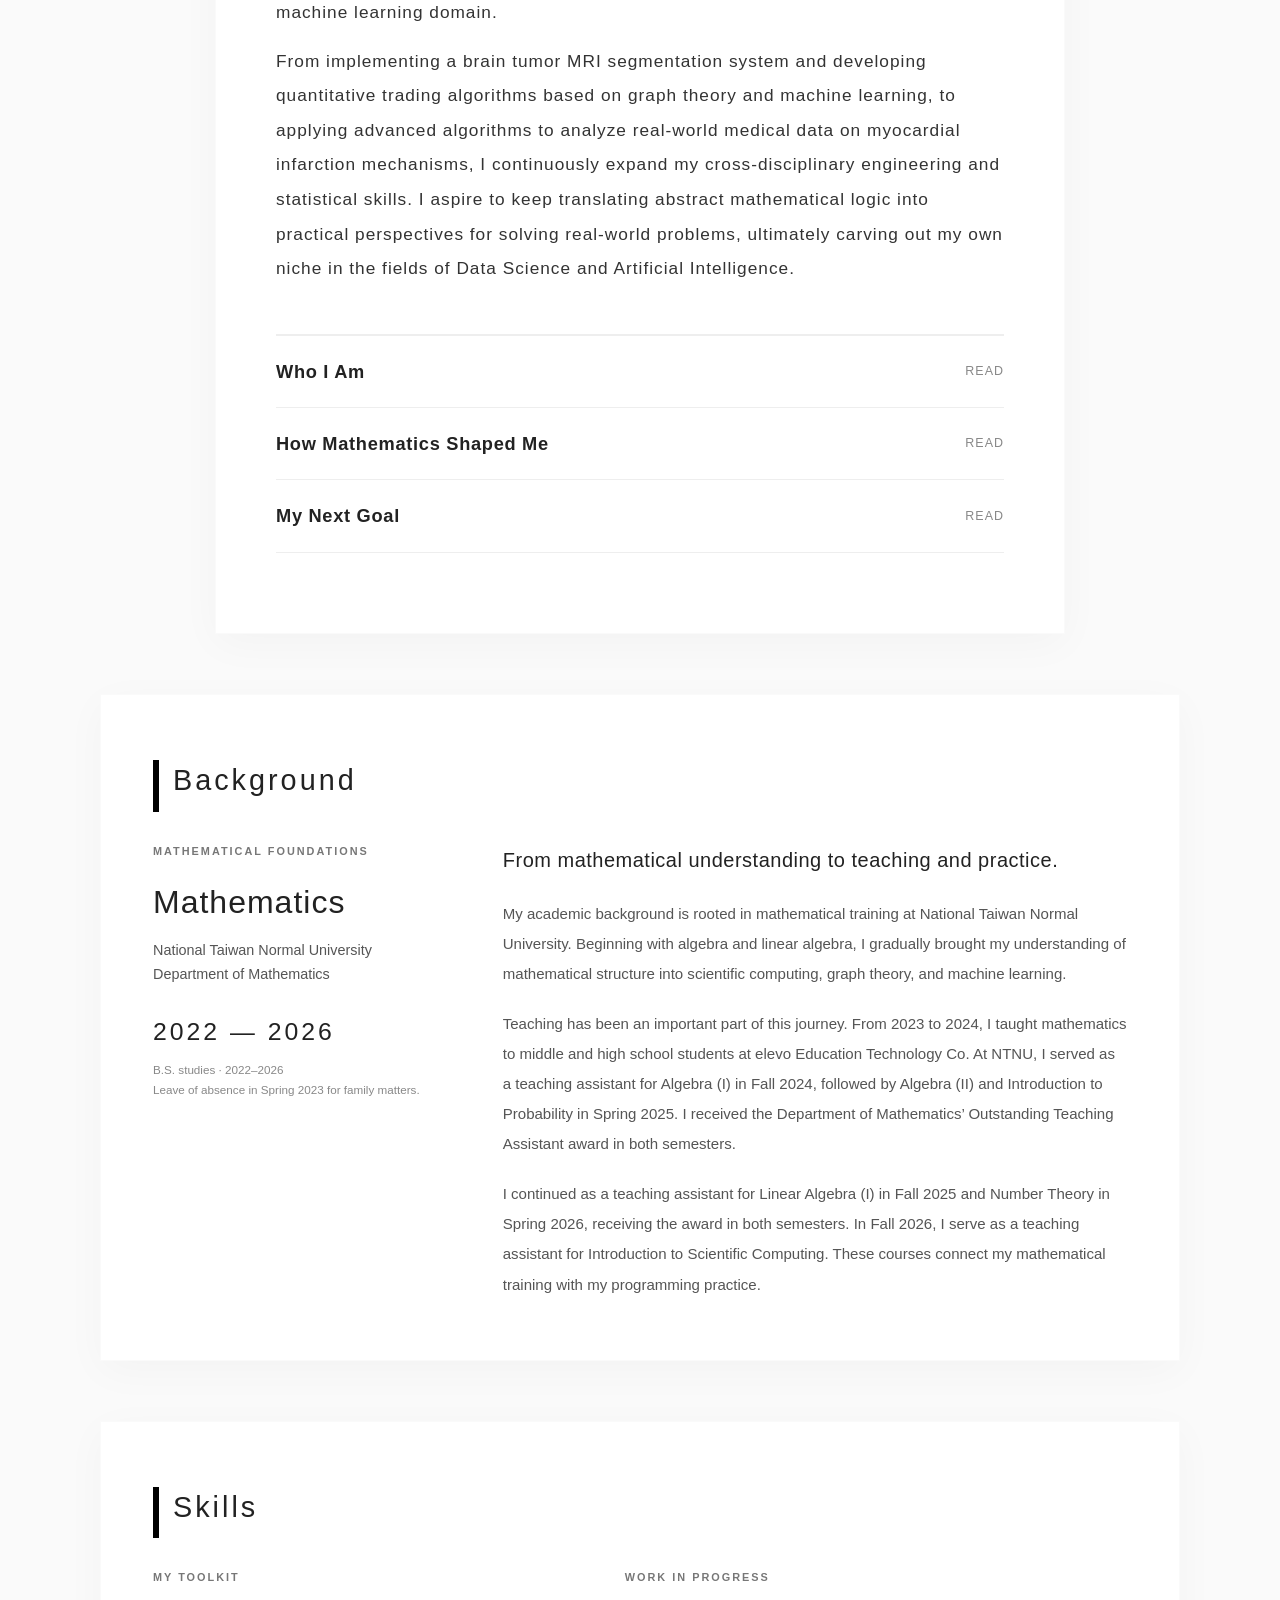
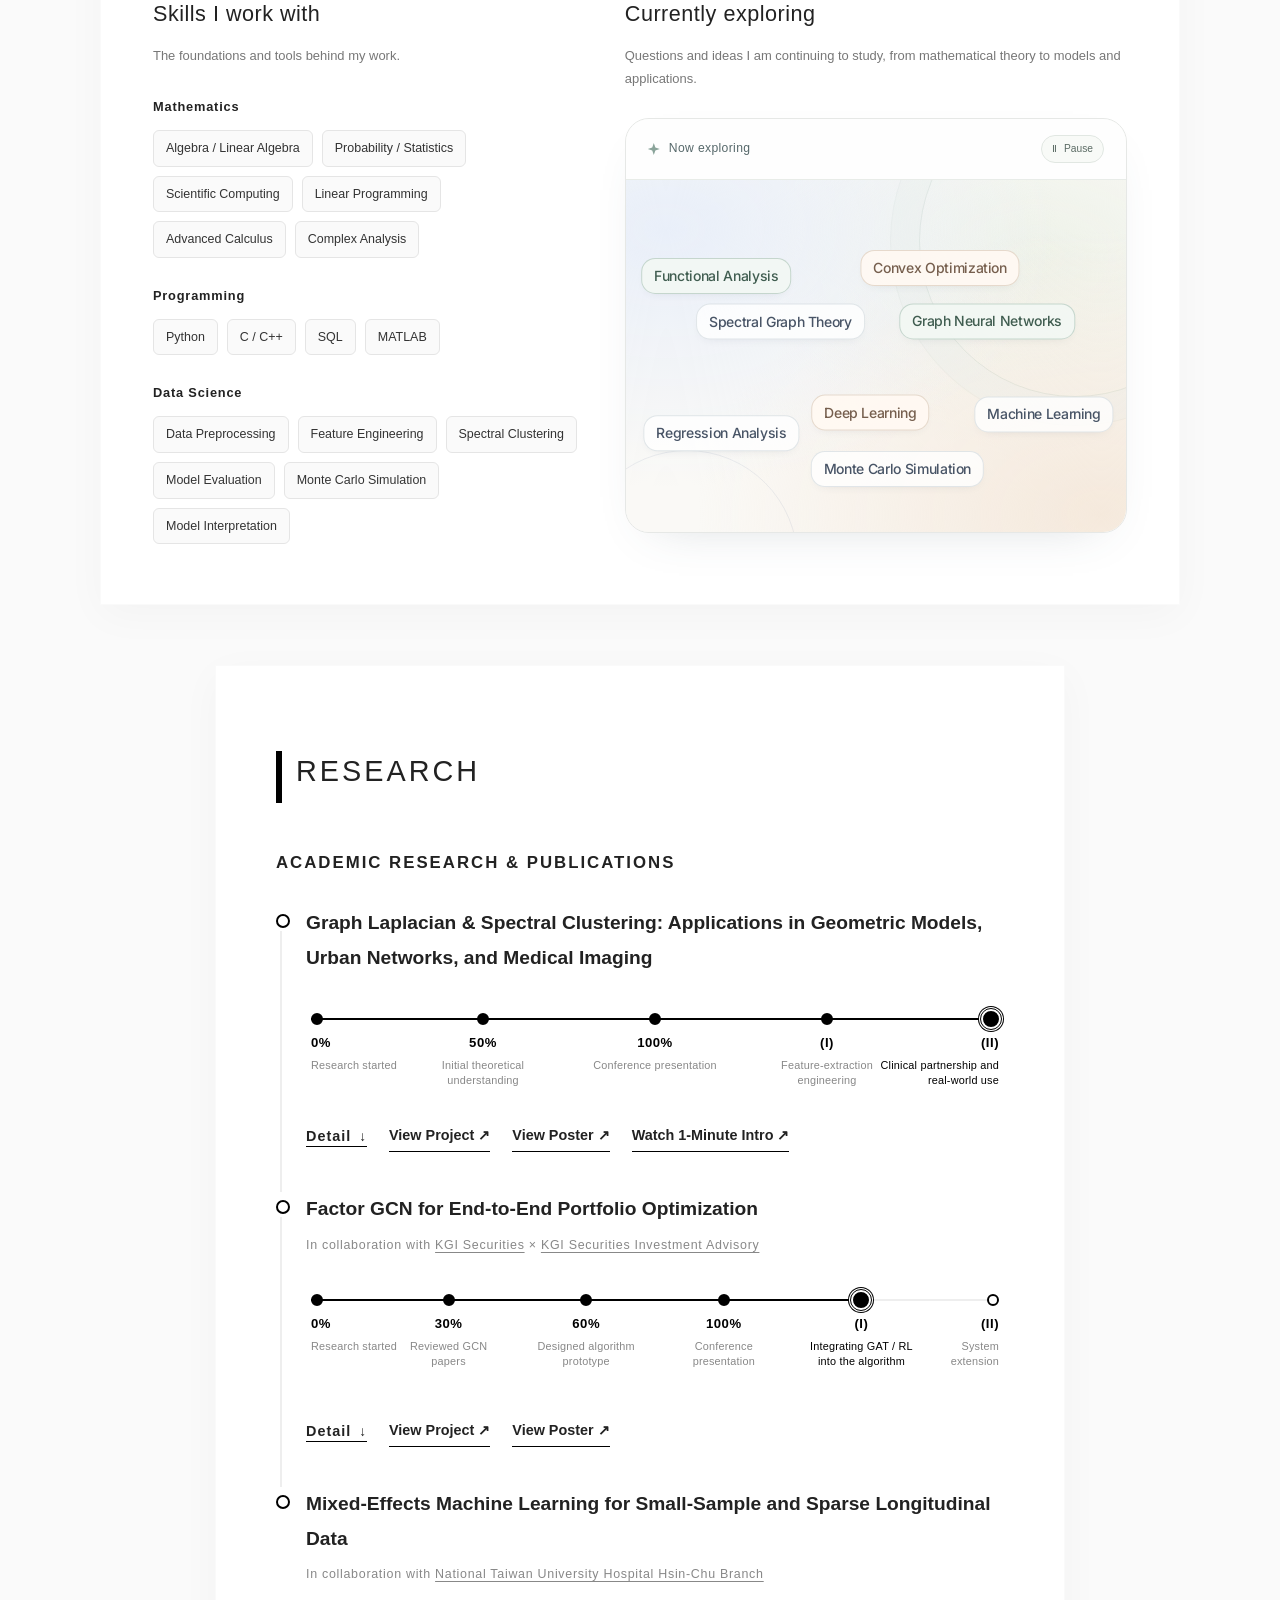
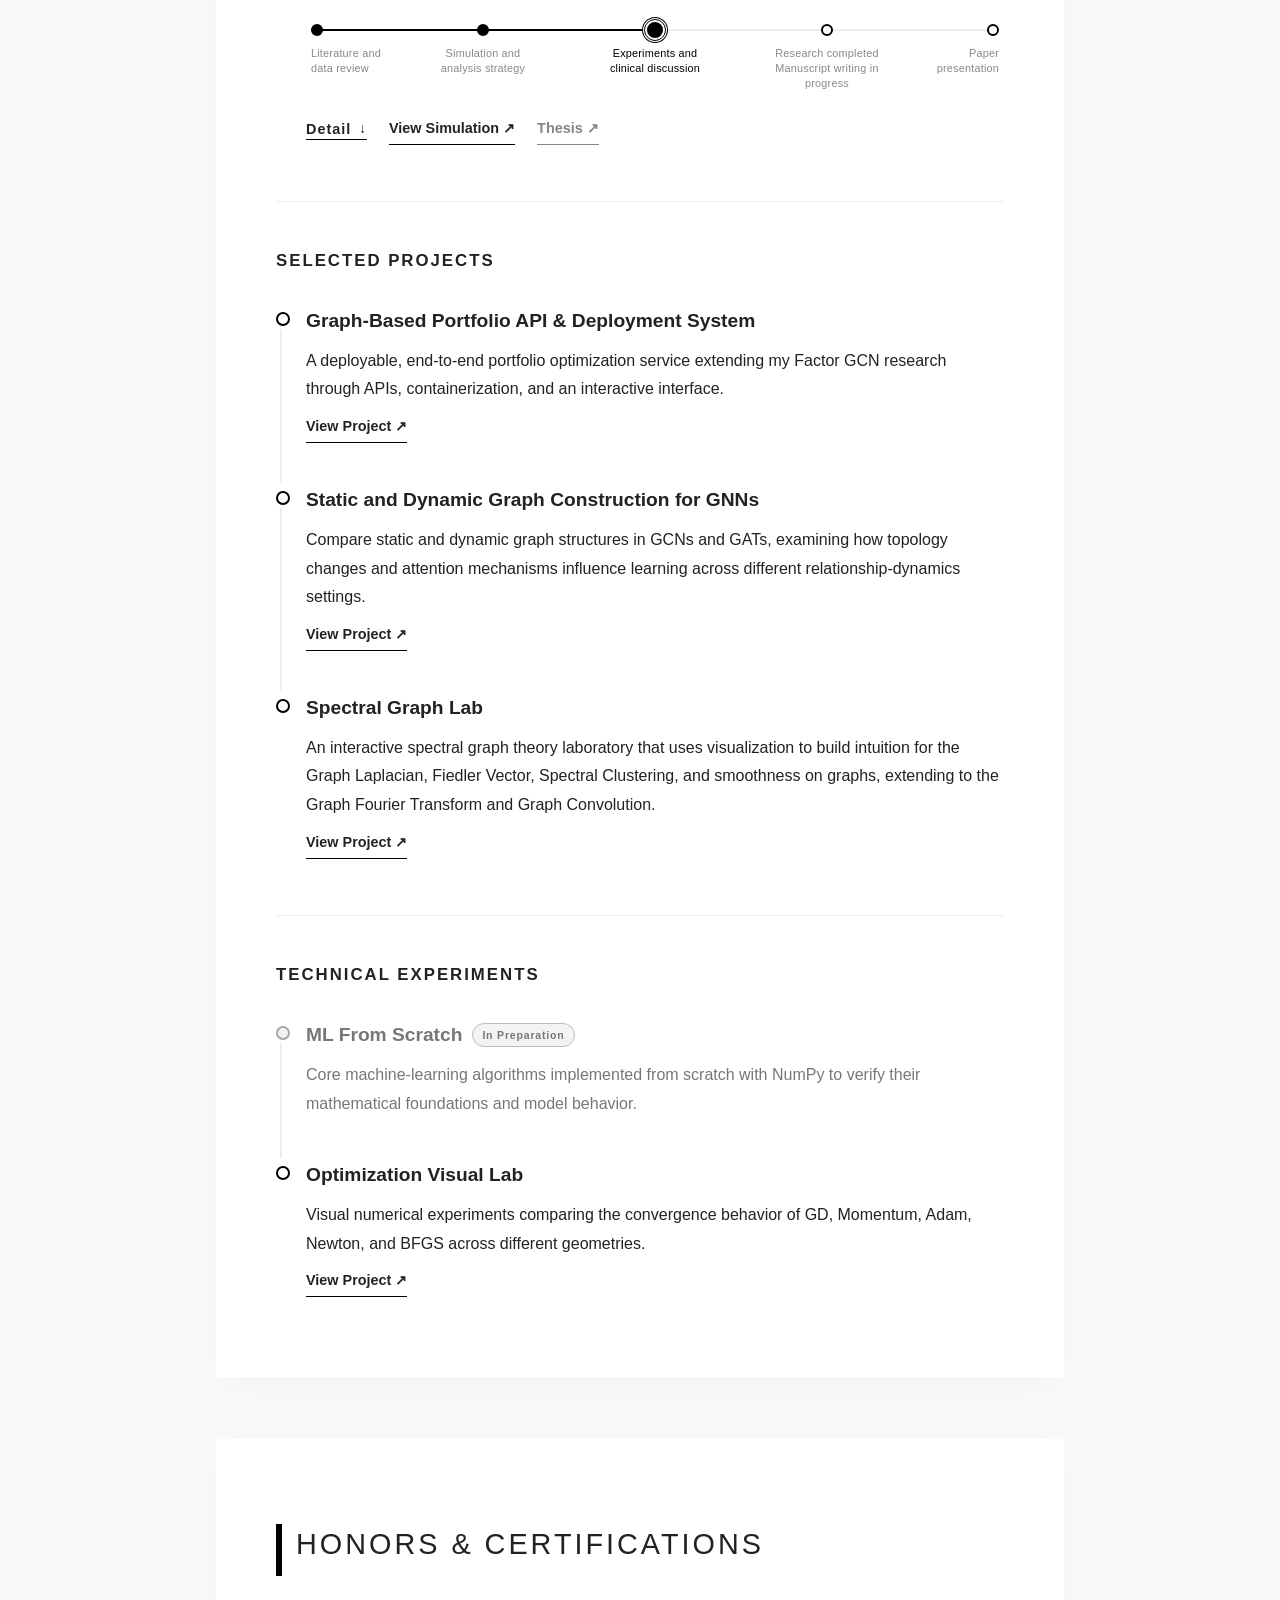
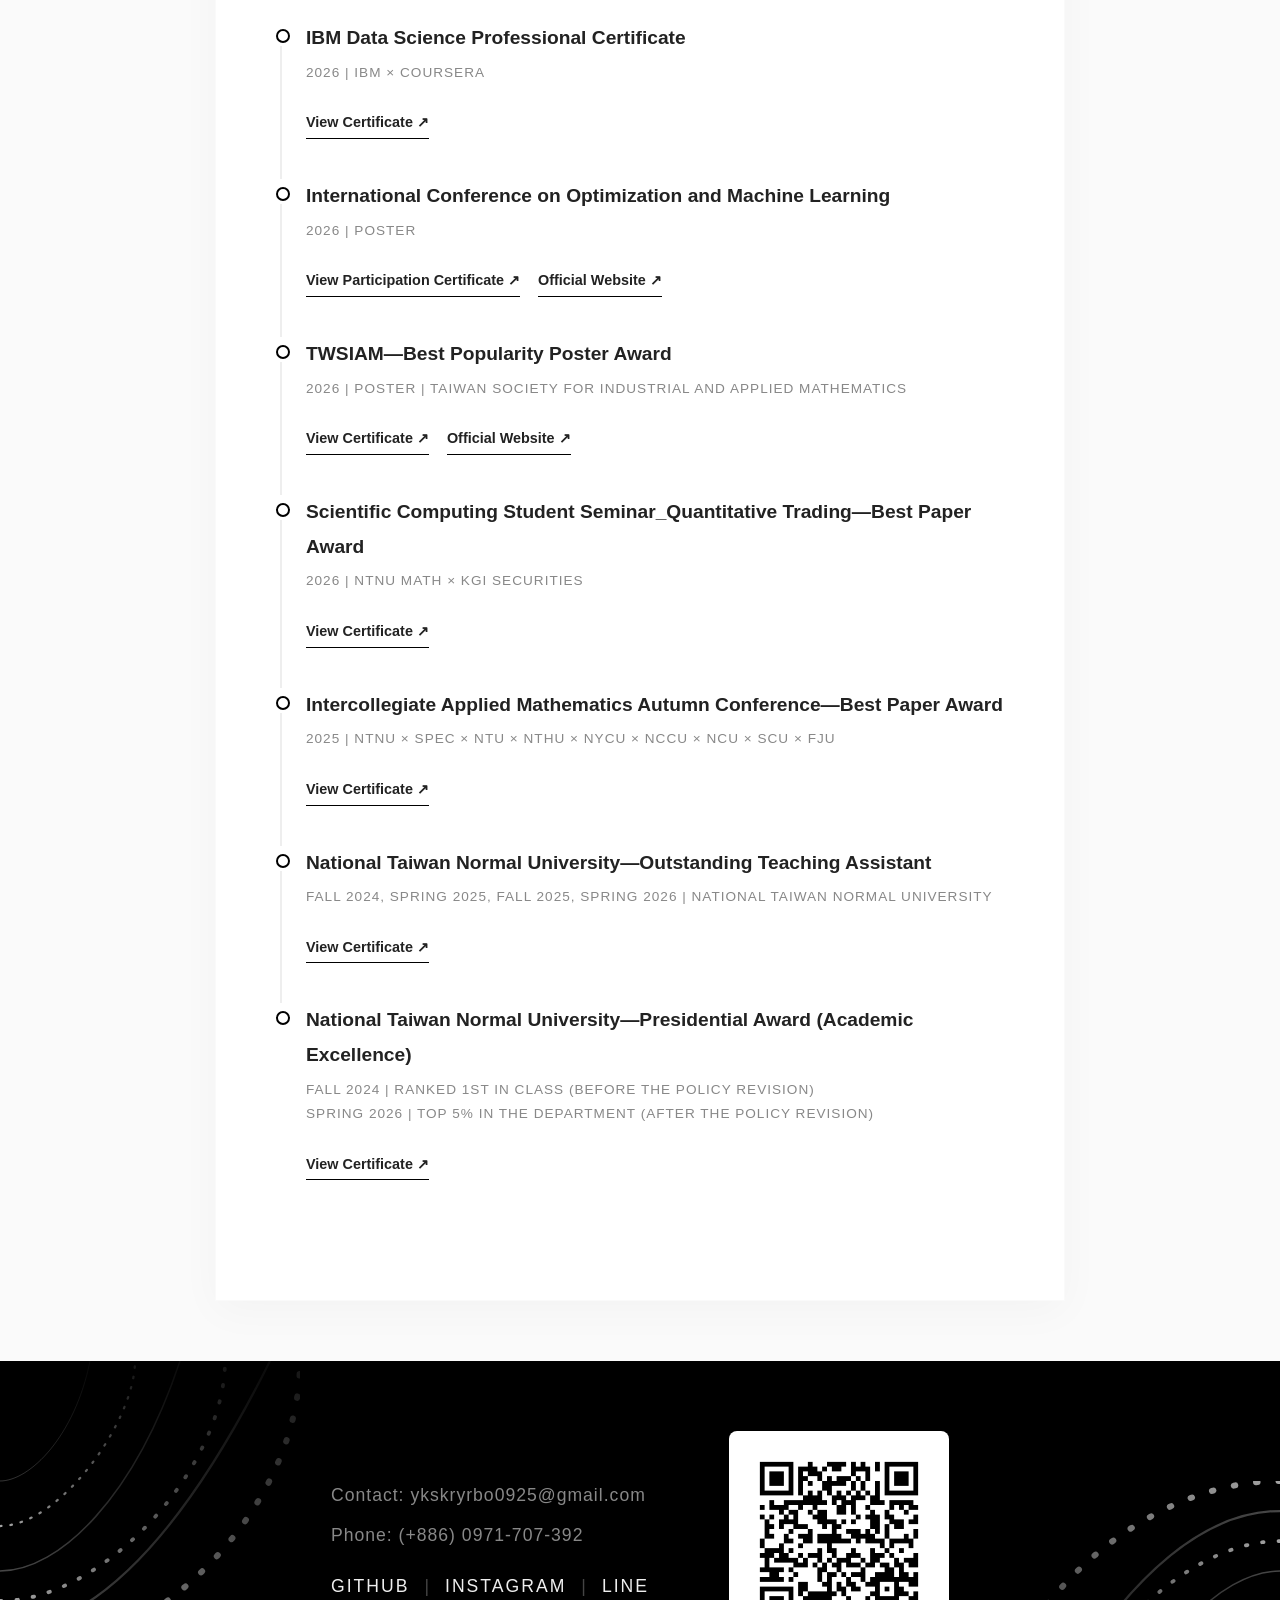
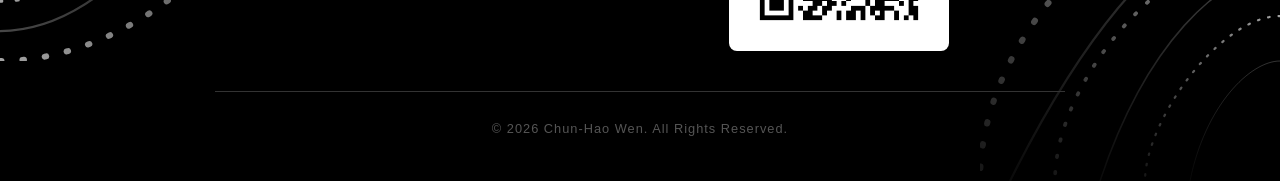
==== commit 0bab299d: "Link completed portfolio API and deployment project" ====
--- a/index_en.html
+++ b/index_en.html
@@ -1865,12 +1865,12 @@
         <div class="research-category">
             <h3 class="research-category-title fade-in">Selected Projects</h3>
 
-            <div class="list-item planned-project fade-in">
+            <div class="list-item fade-in">
                 <div class="planned-project-heading">
                     <h3>Graph-Based Portfolio API &amp; Deployment System</h3>
-                    <span class="preparing-badge">In Preparation</span>
                 </div>
                 <p>A deployable, end-to-end portfolio optimization service extending my Factor GCN research through APIs, containerization, and an interactive interface.</p>
+                <a href="https://rozias0925.github.io/FY26-Portfolio-Deploy/" target="_blank" rel="noopener" class="project-link">View Project ↗</a>
             </div>
 
             <div class="list-item fade-in">
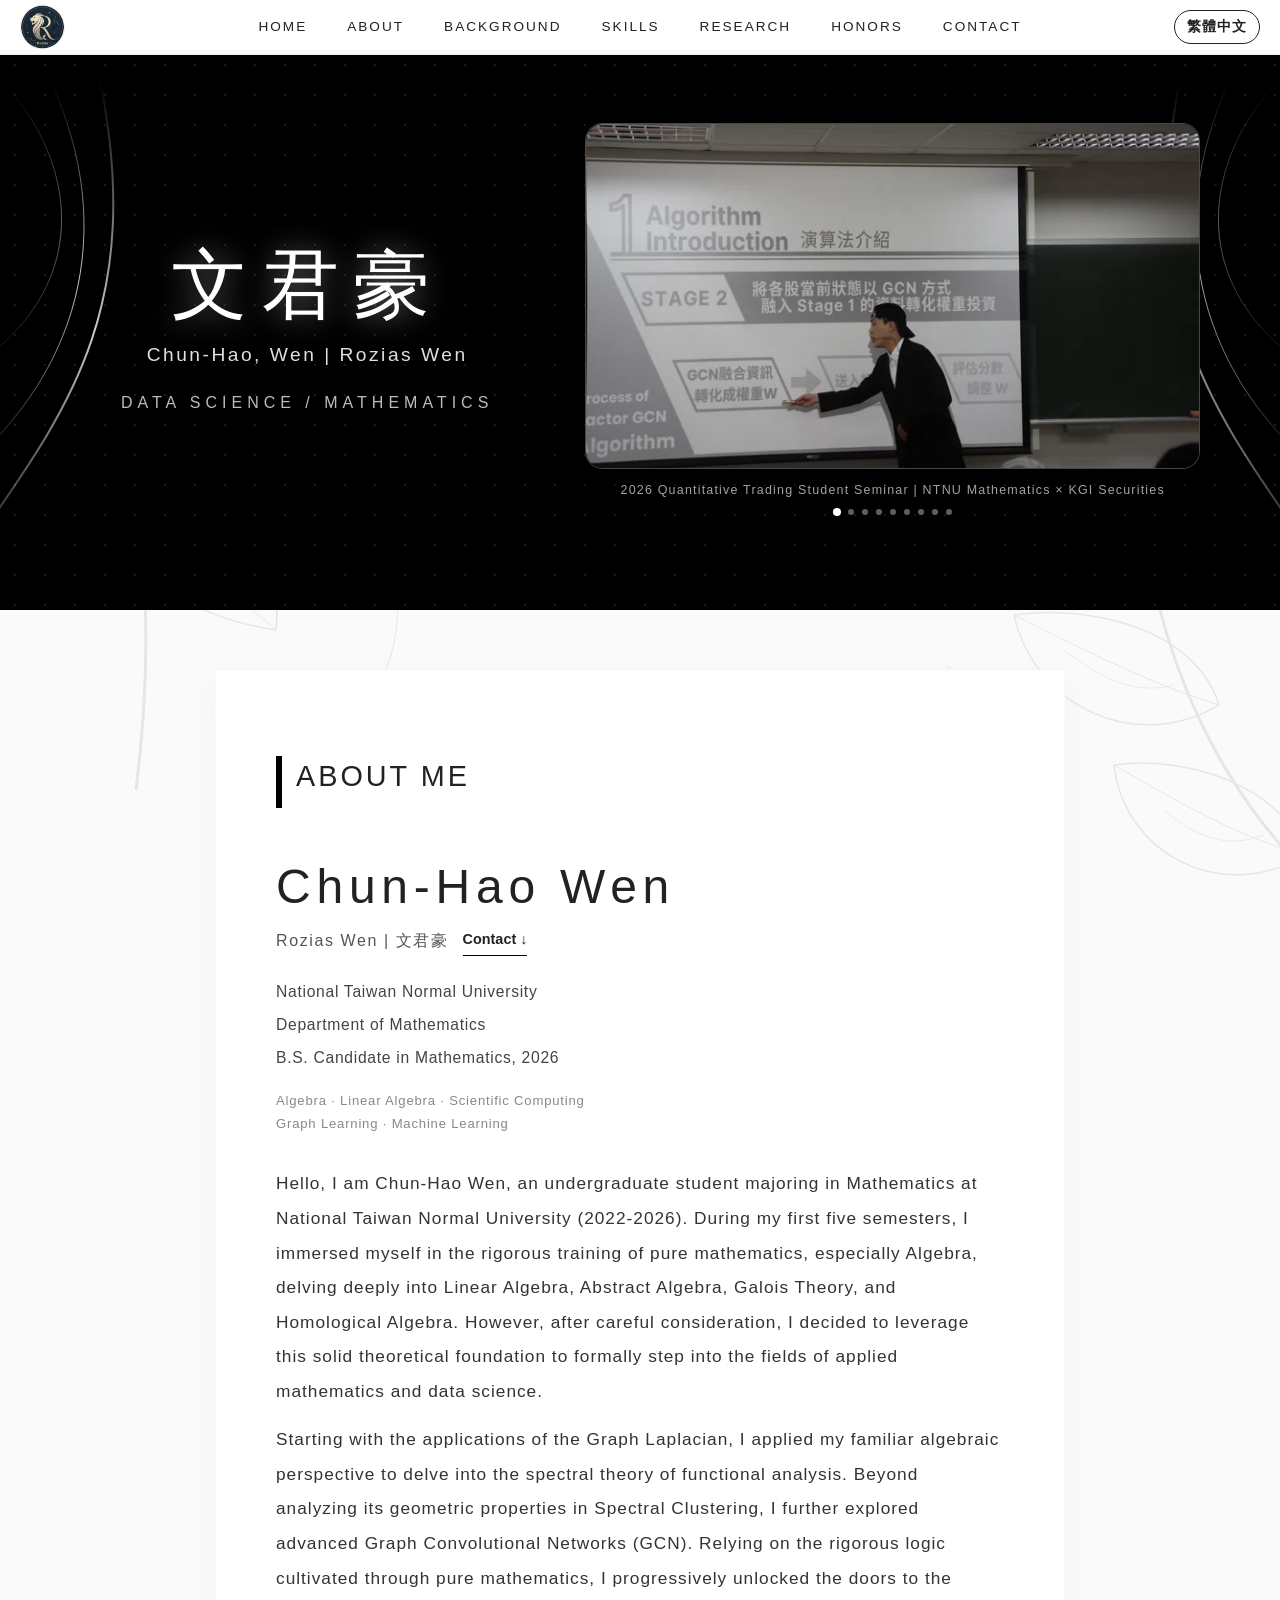
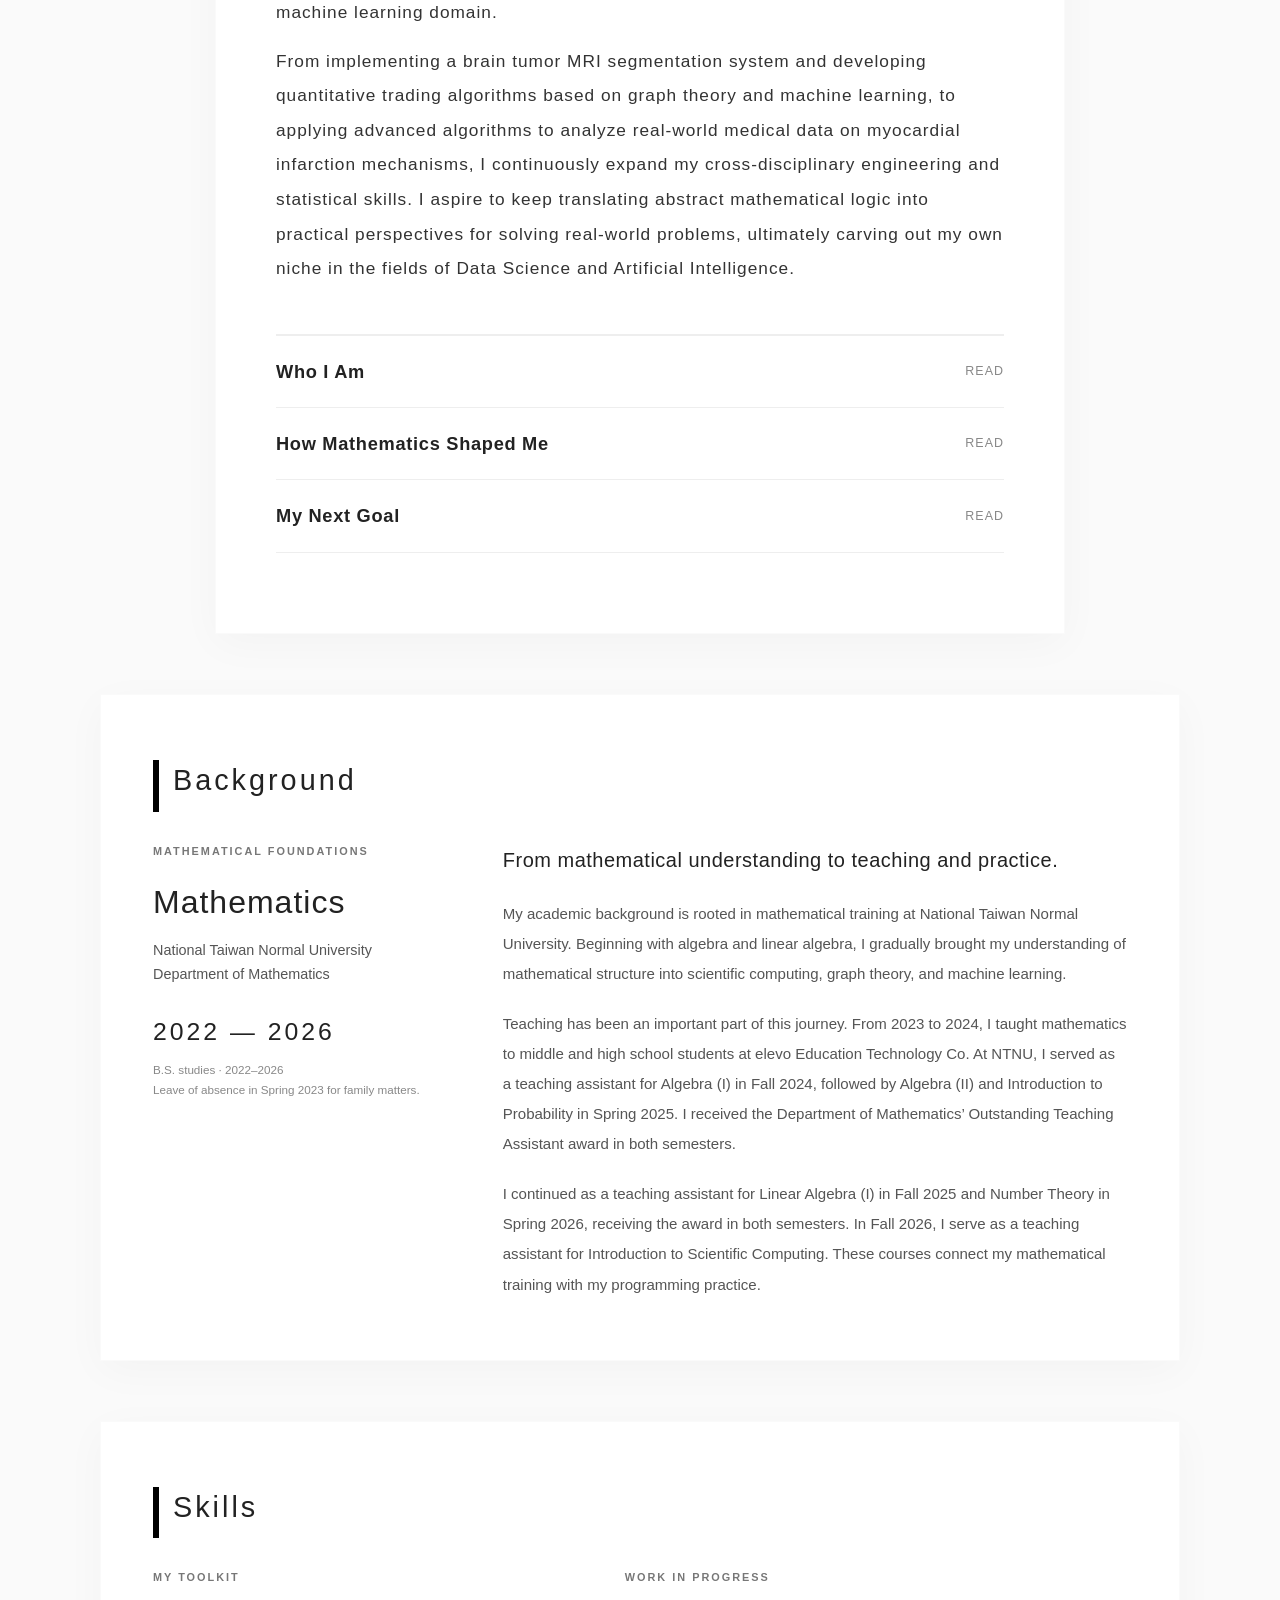
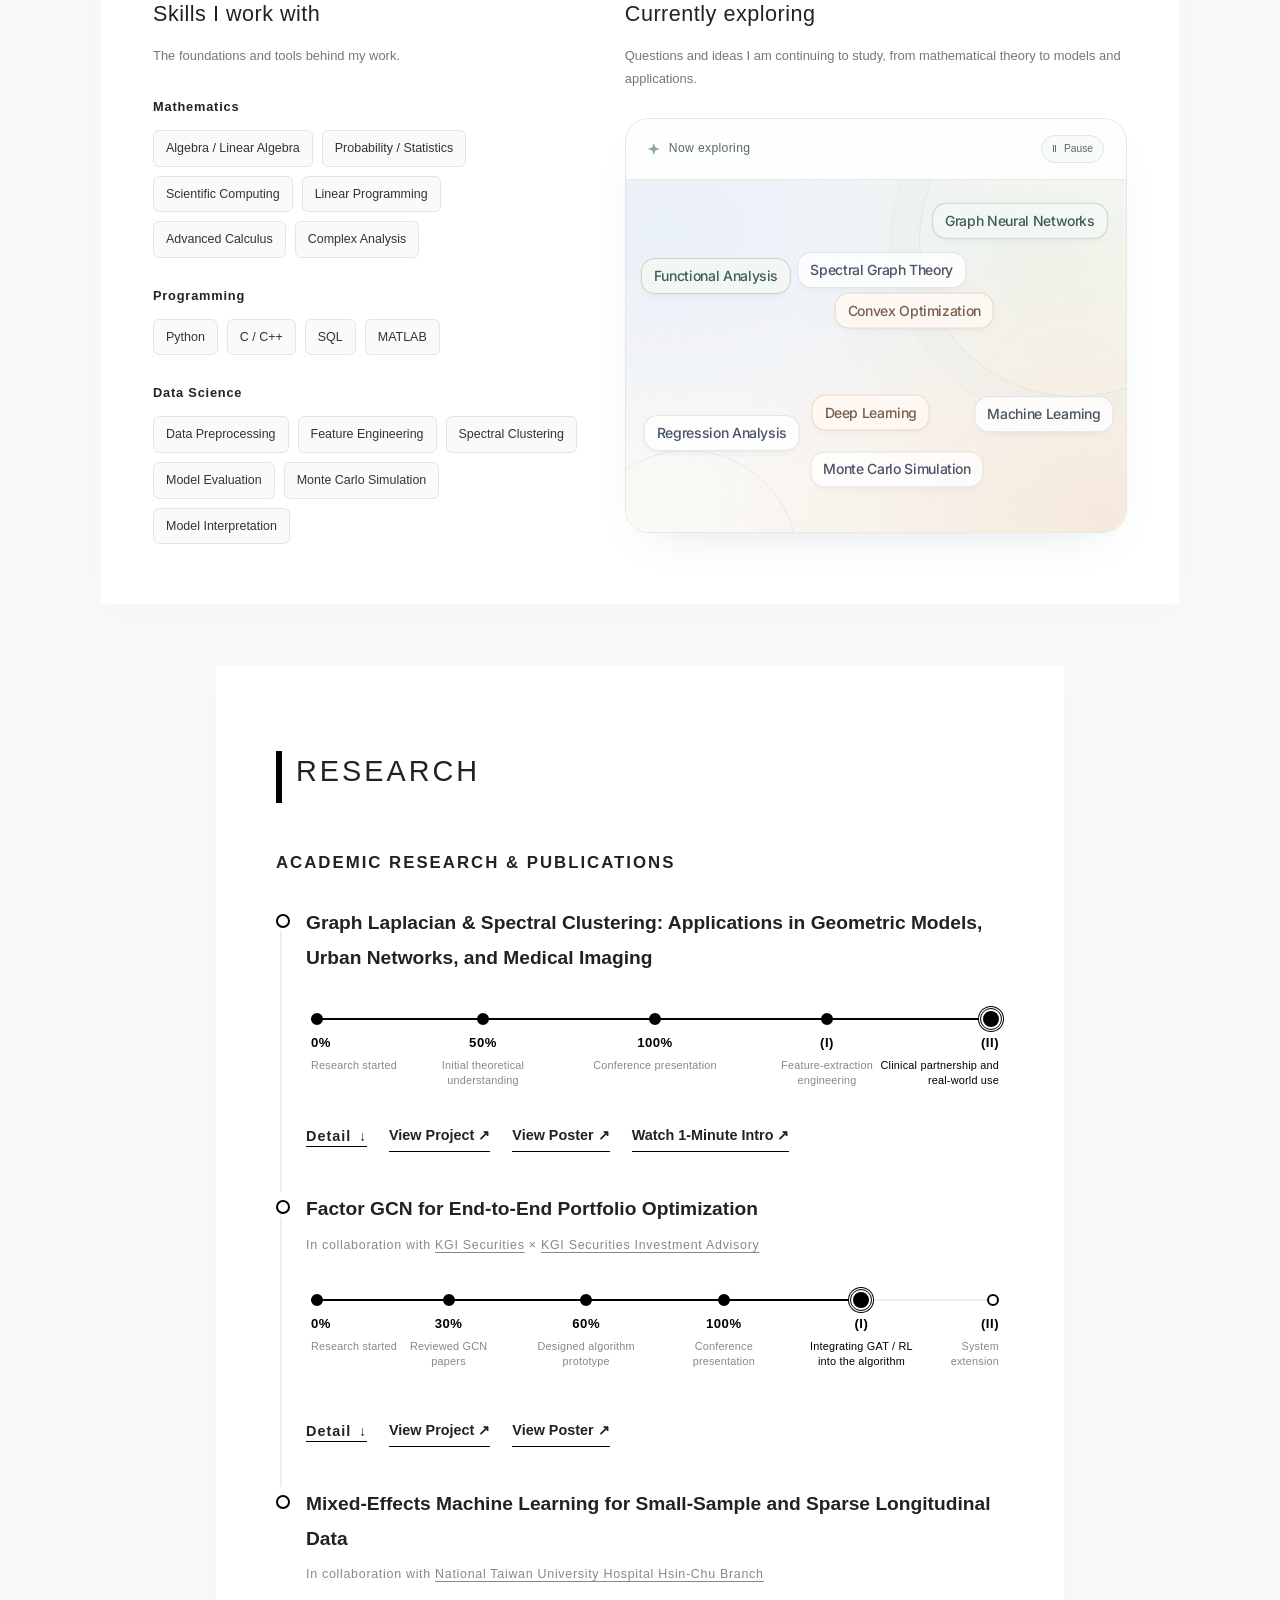
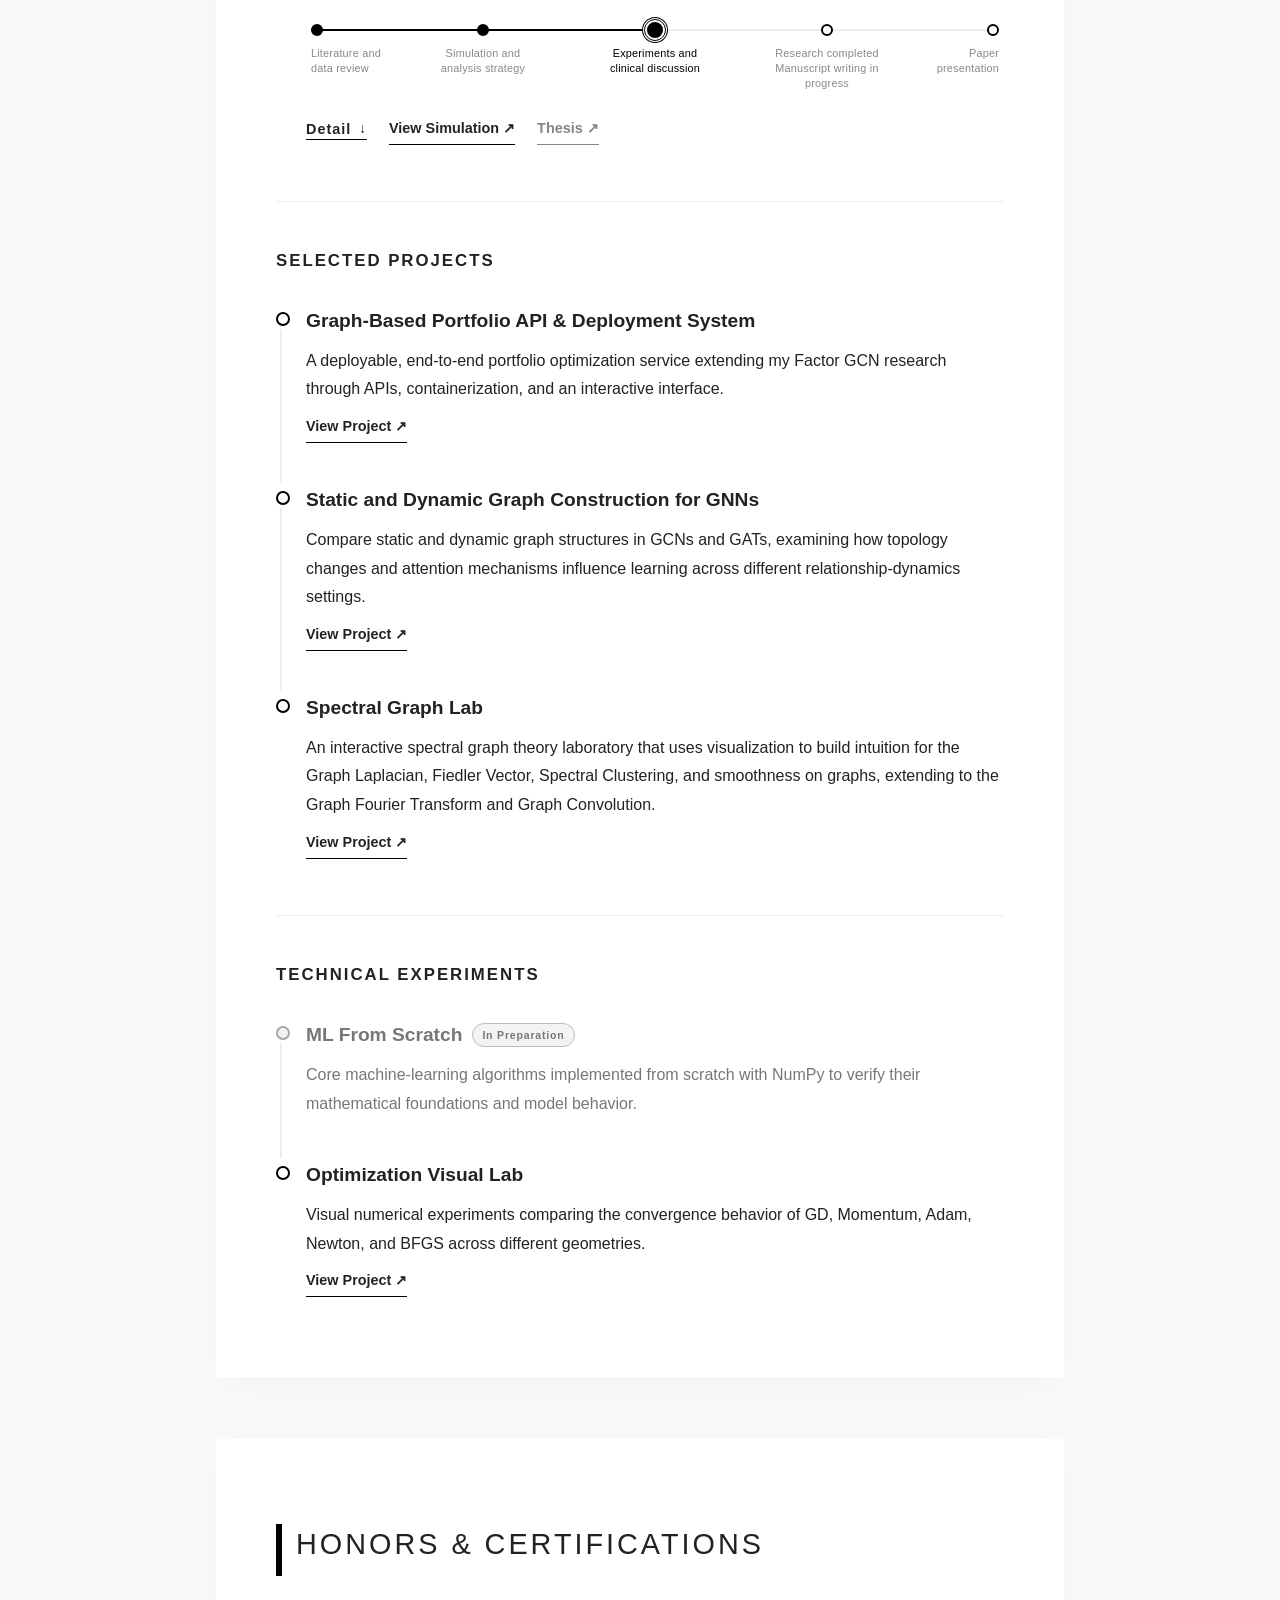
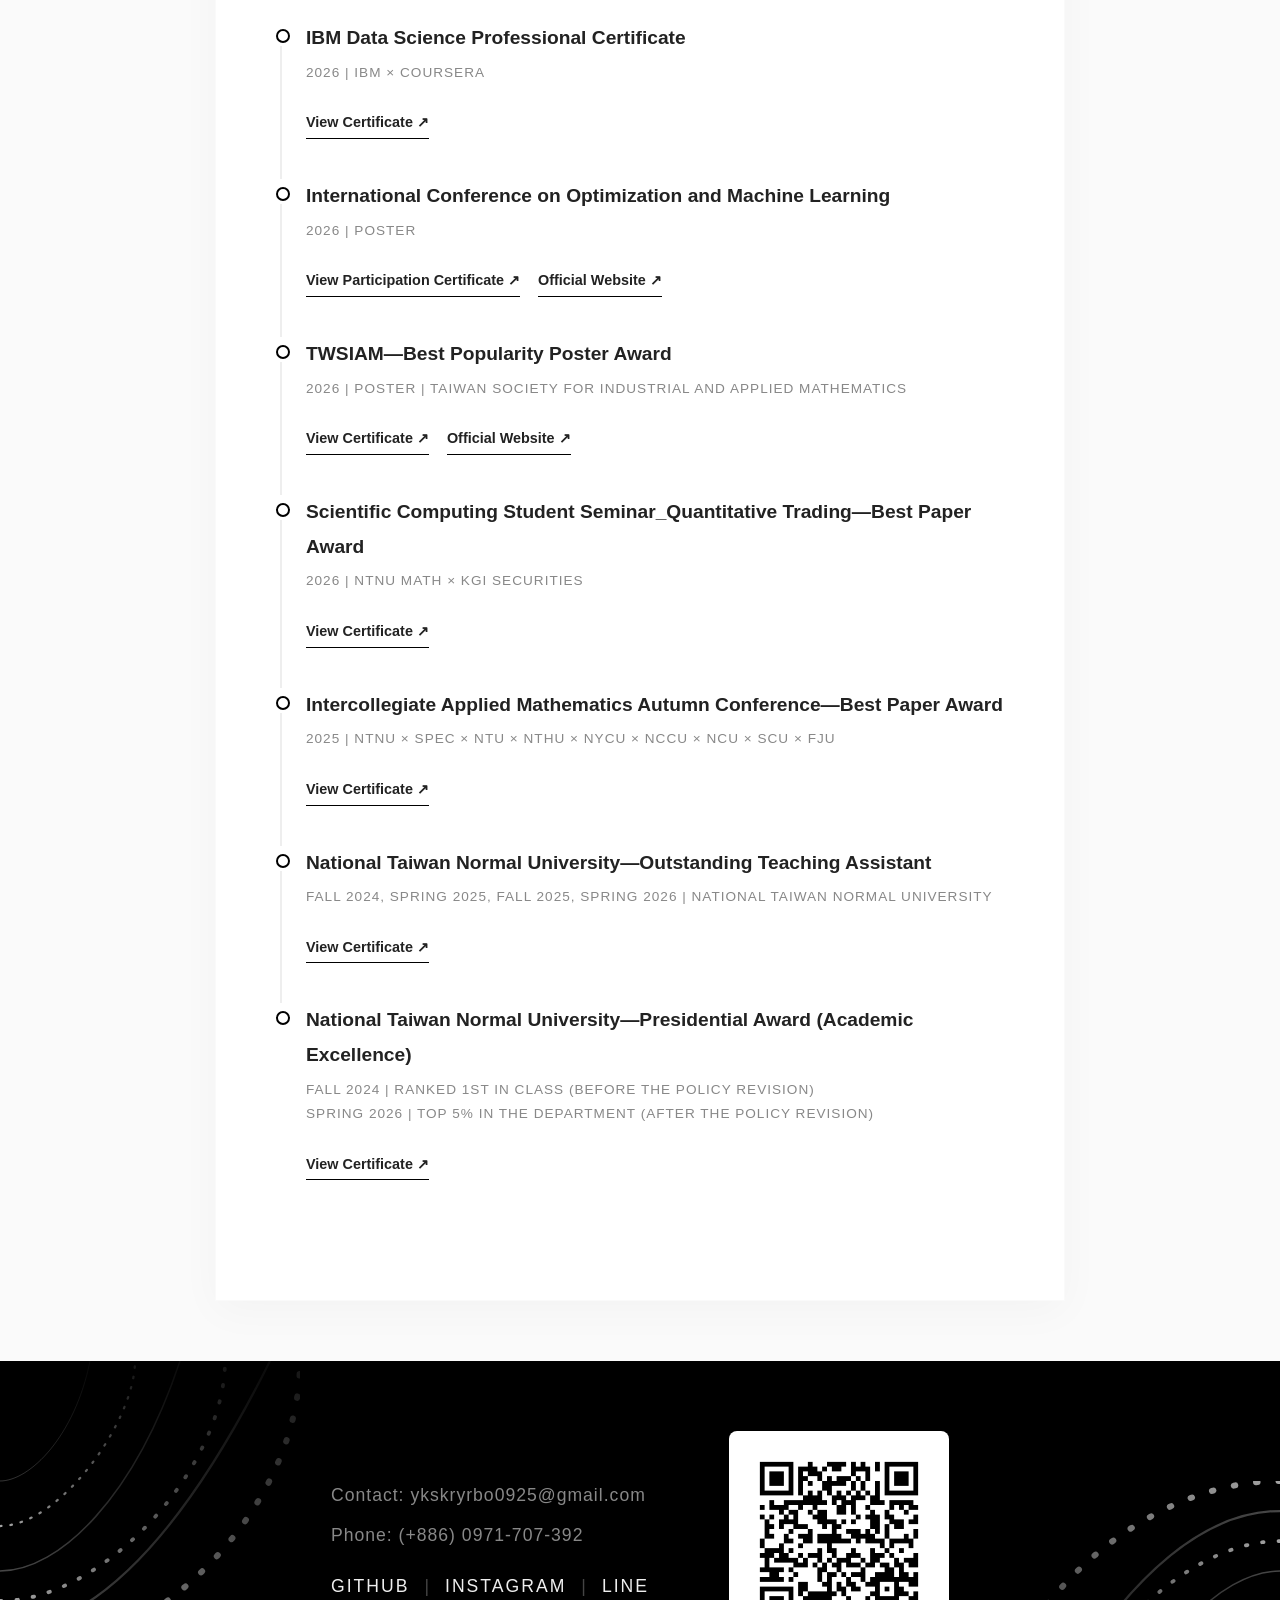
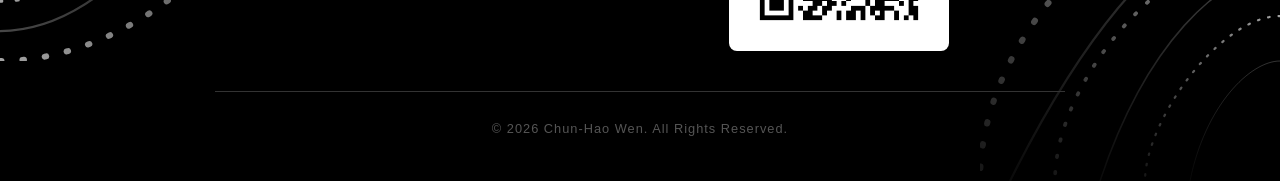
==== commit 293fc784: "Open the portfolio deployment project in English from the English profile" ====
--- a/index_en.html
+++ b/index_en.html
@@ -1851,7 +1851,7 @@
                 </div>
                 <div class="research-actions">
                     <button type="button" class="research-detail-button" aria-expanded="false" aria-controls="medical-research-detail-en">Detail</button>
-                    <a href="https://rozias0925.github.io/FY26-Medical-Longitudinal/#en-overview" target="_blank" rel="noopener noreferrer" class="project-link">View Simulation ↗</a>
+                    <a href="https://rozias0925.github.io/FY26-Medical-Longitudinal/#top" target="_blank" rel="noopener noreferrer" class="project-link">View Simulation ↗</a>
                     <button type="button" class="project-link thesis-placeholder" disabled>Thesis ↗</button>
                 </div>
                 <div class="research-entry-content" id="medical-research-detail-en" hidden>
@@ -1870,7 +1870,7 @@
                     <h3>Graph-Based Portfolio API &amp; Deployment System</h3>
                 </div>
                 <p>A deployable, end-to-end portfolio optimization service extending my Factor GCN research through APIs, containerization, and an interactive interface.</p>
-                <a href="https://rozias0925.github.io/FY26-Portfolio-Deploy/" target="_blank" rel="noopener" class="project-link">View Project ↗</a>
+                <a href="https://rozias0925.github.io/FY26-Portfolio-Deploy/?lang=en" target="_blank" rel="noopener" class="project-link">View Project ↗</a>
             </div>
 
             <div class="list-item fade-in">
